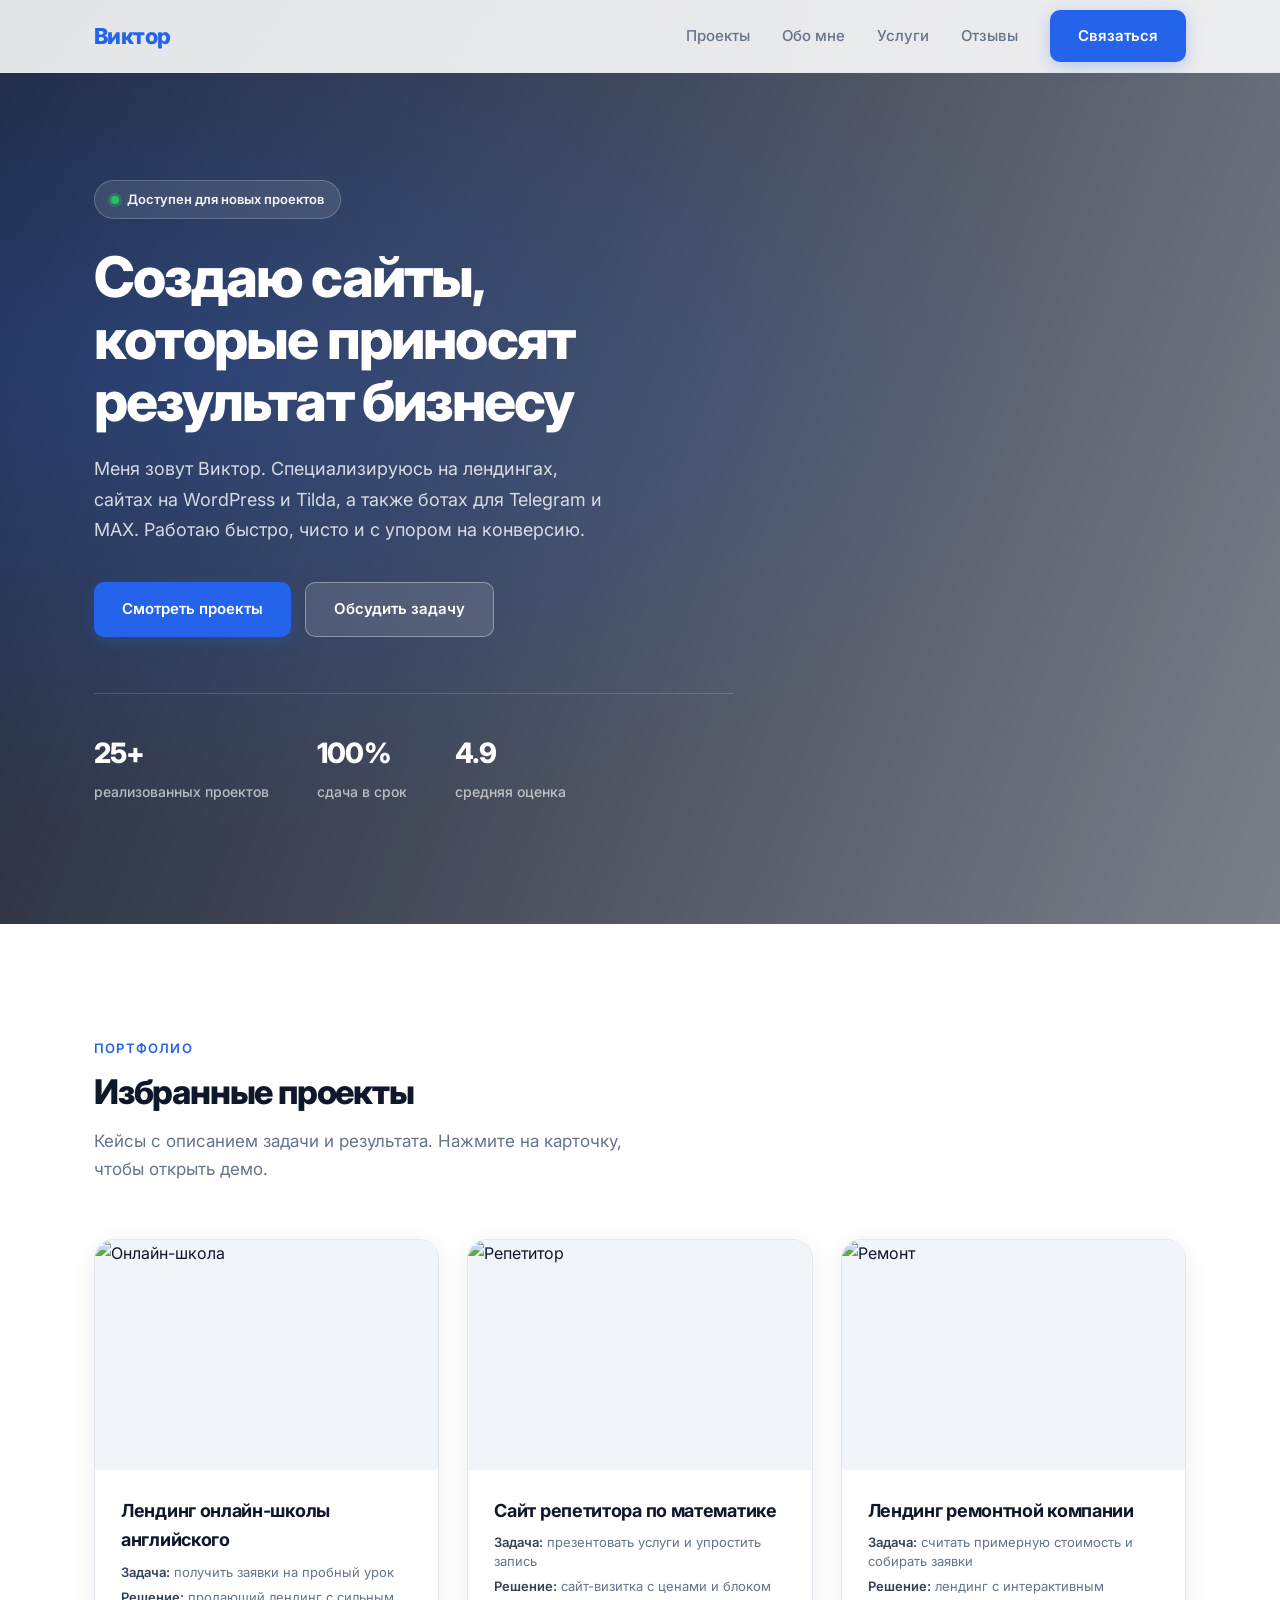
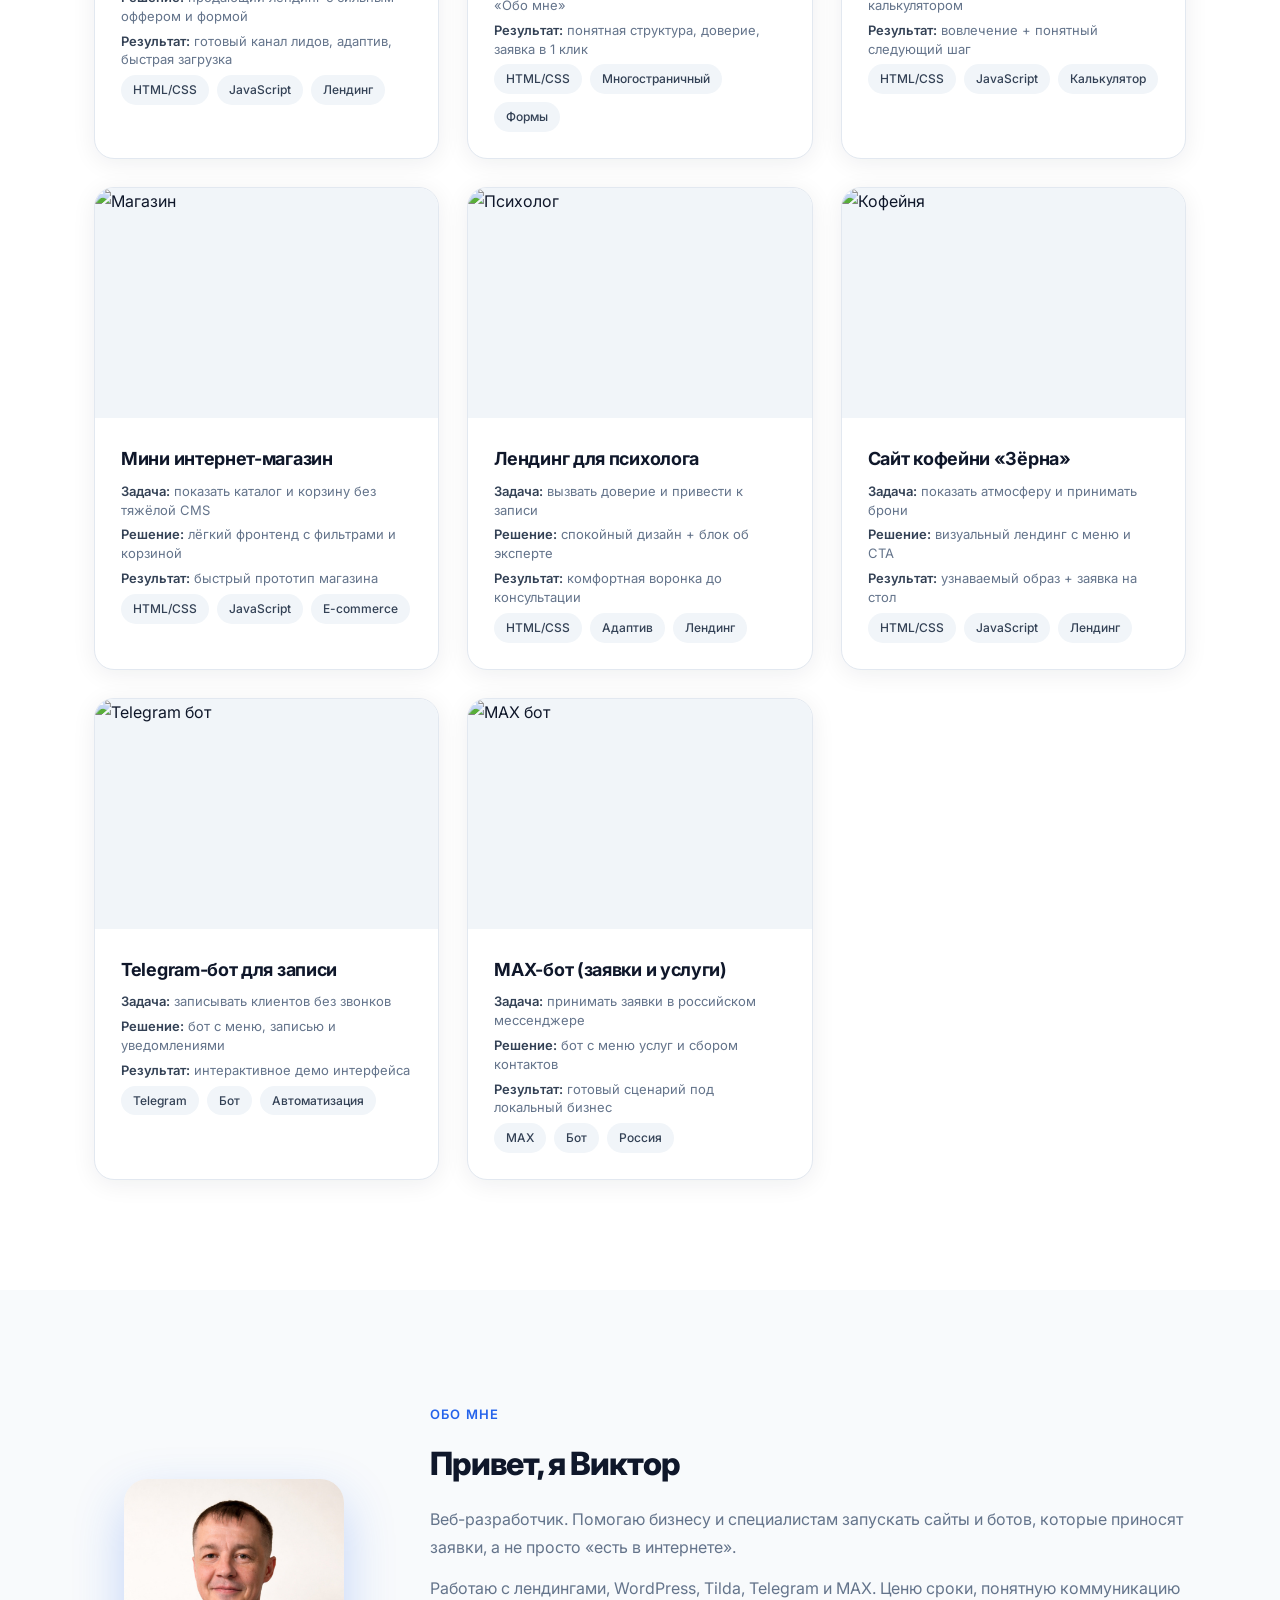
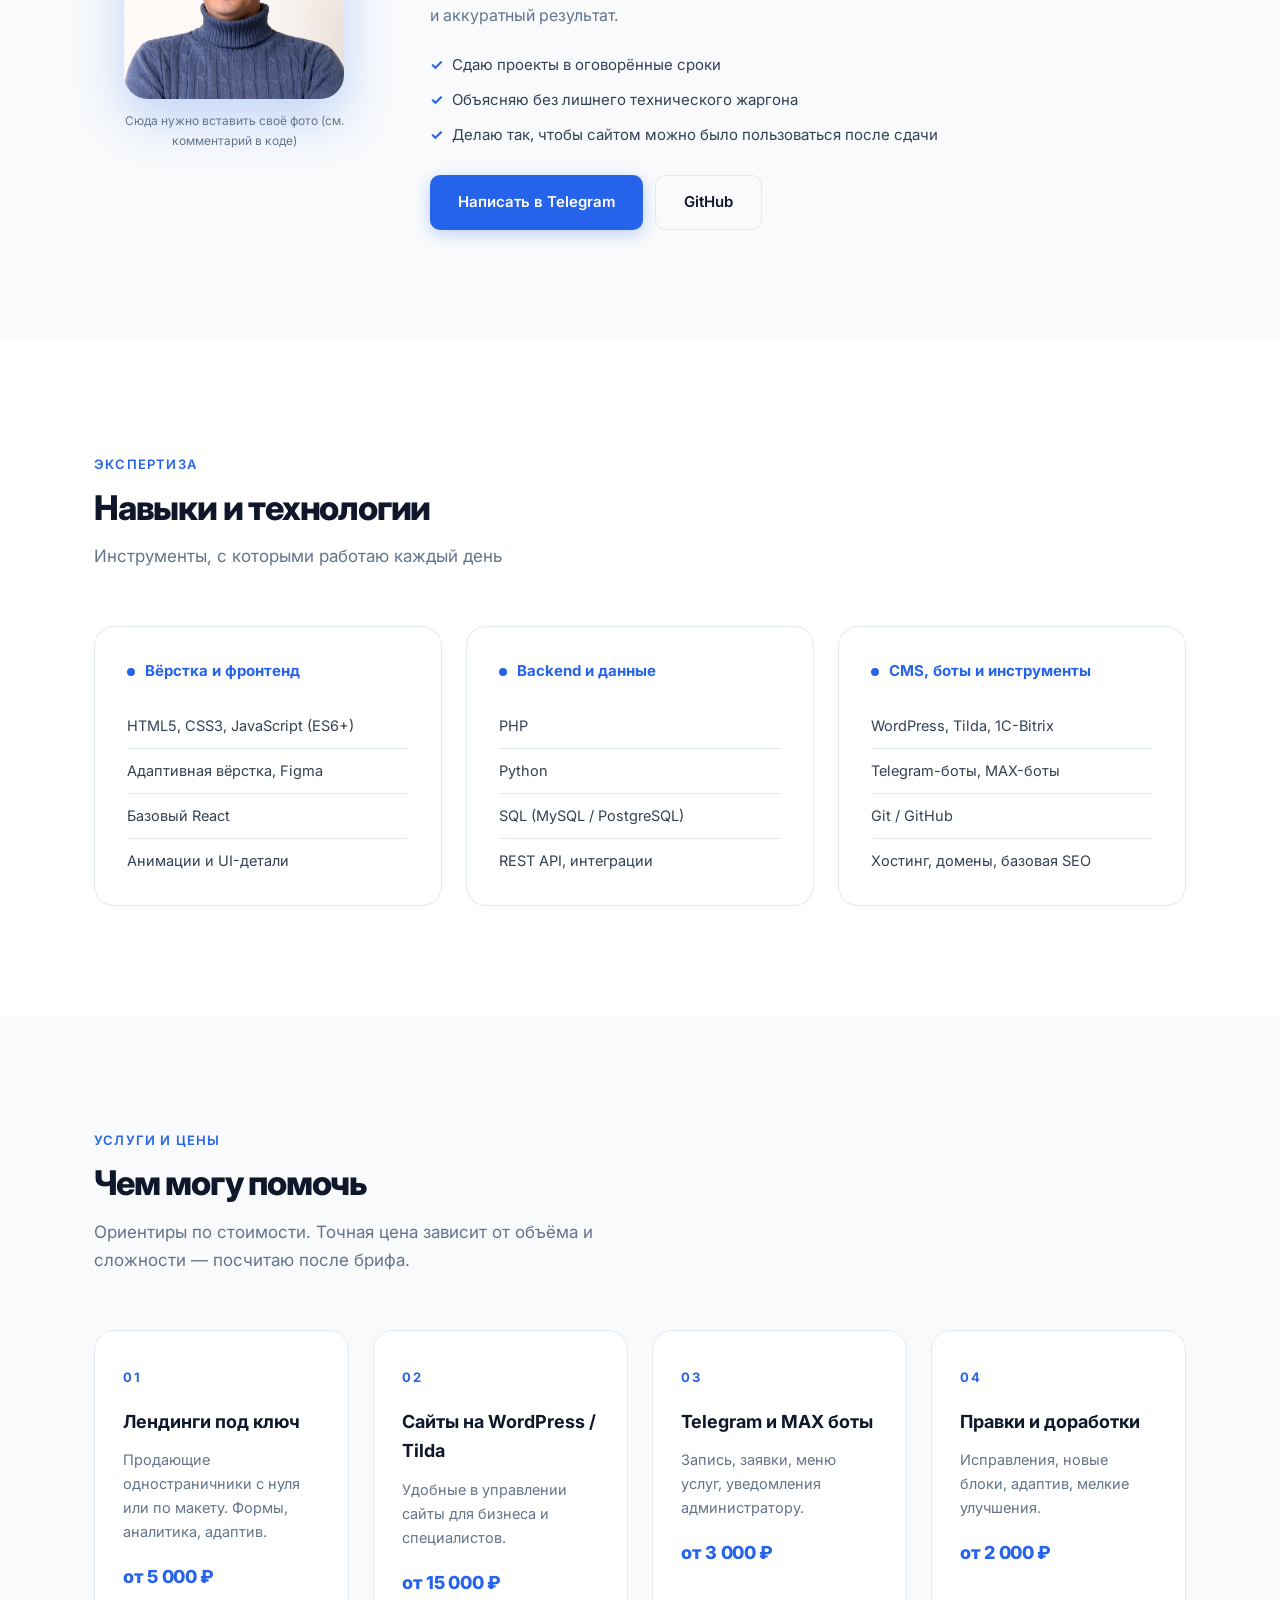
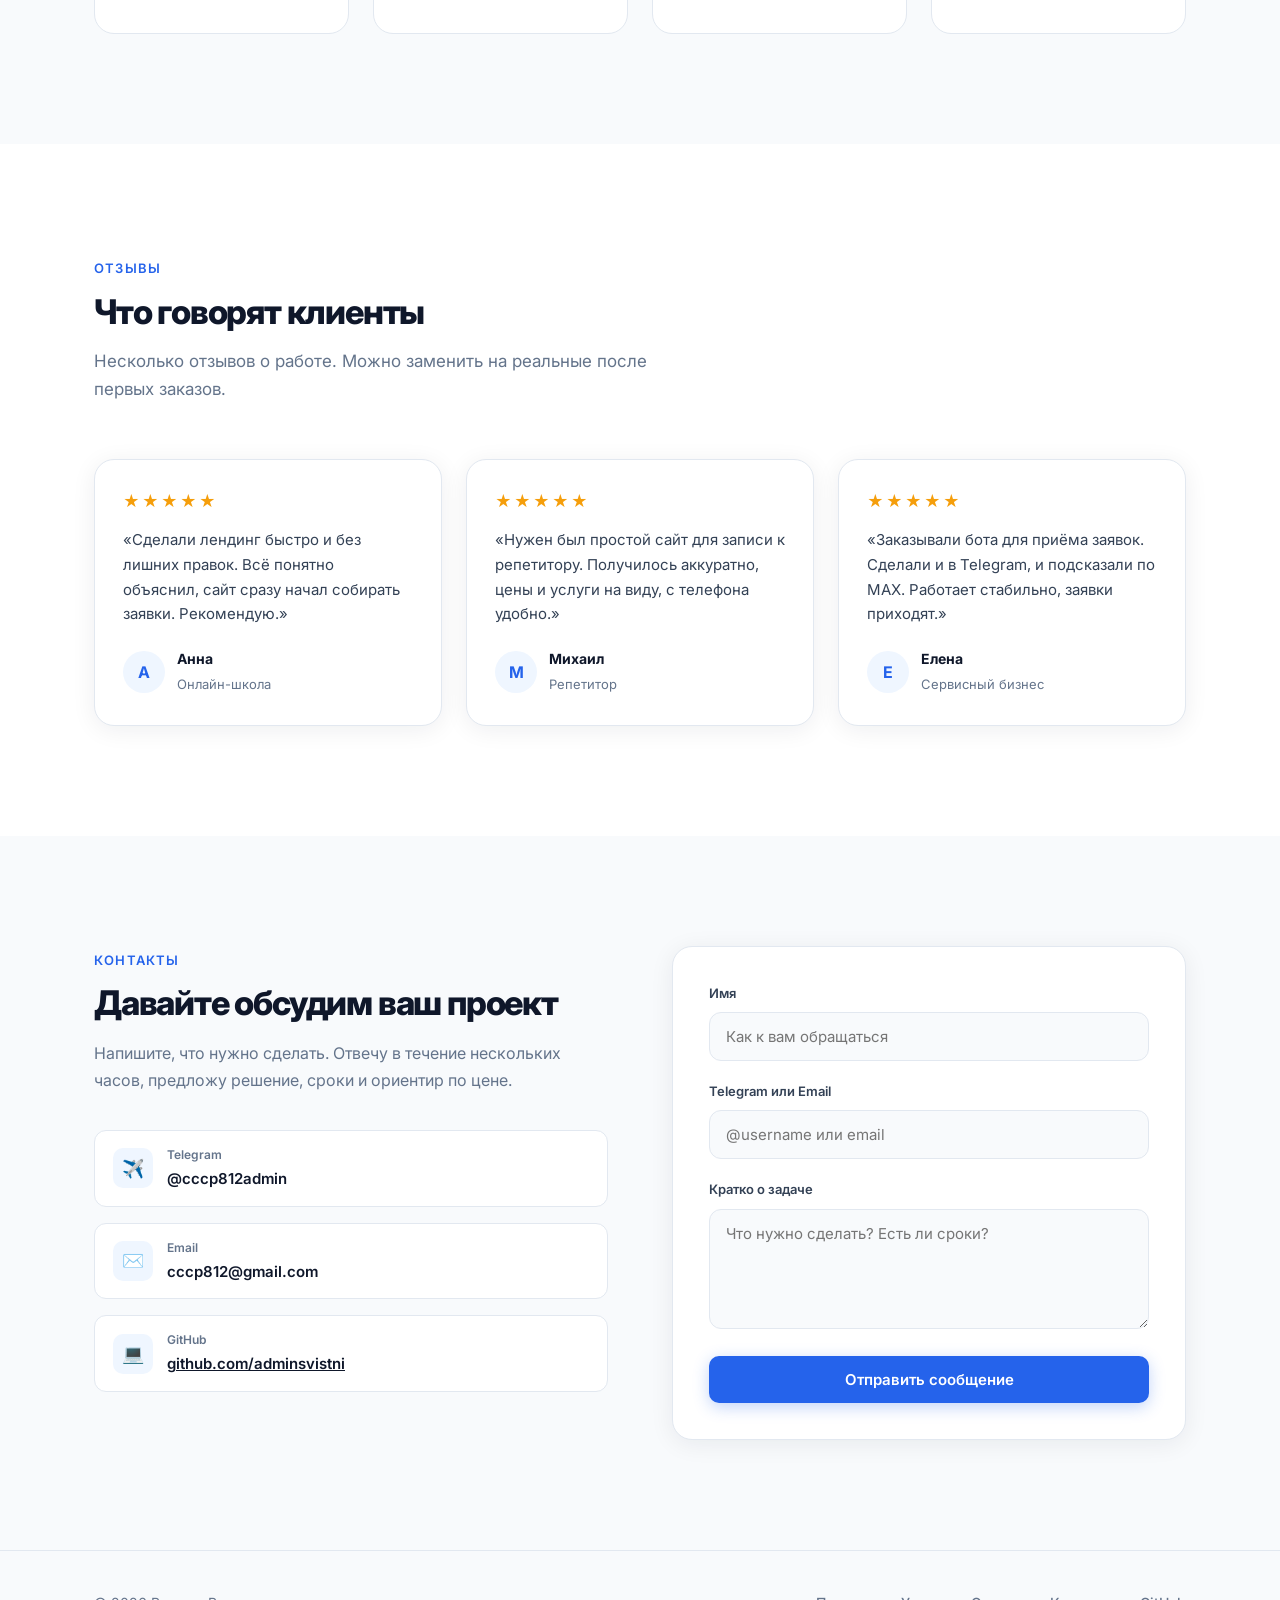
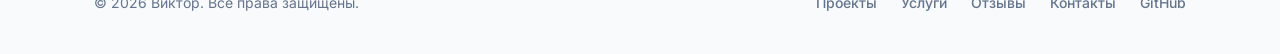
==== index.html @ b575807e "Add files via upload" ====
<!DOCTYPE html>
<html lang="ru">
<head>
  <meta charset="UTF-8">
  <meta name="viewport" content="width=device-width, initial-scale=1.0">
  <title>Виктор — веб-разработчик | Портфолио</title>
  <meta name="description" content="Виктор — веб-разработчик. Лендинги, сайты на WordPress и Tilda, Telegram и MAX боты. Быстро и с фокусом на результат.">
  <link rel="stylesheet" href="styles.css">
</head>
<body>
  <header class="header">
    <div class="container">
      <a href="#" class="logo">Виктор</a>
      <nav class="nav">
        <a href="#projects">Проекты</a>
        <a href="#about">Обо мне</a>
        <a href="#services">Услуги</a>
        <a href="#reviews">Отзывы</a>
        <a href="#contact" class="btn btn-primary">Связаться</a>
      </nav>
      <button class="burger" aria-label="Меню" id="burger"><span></span><span></span><span></span></button>
    </div>
  </header>

  <!-- Hero -->
  <section class="hero">
    <div class="hero-bg"></div>
    <div class="container">
      <div class="hero-content">
        <div class="hero-badge">
          <span class="dot"></span>
          Доступен для новых проектов
        </div>
        <h1>Создаю сайты,<br>которые приносят<br>результат бизнесу</h1>
        <p class="hero-desc">
          Меня зовут Виктор. Специализируюсь на лендингах, сайтах на WordPress и Tilda, 
          а также ботах для Telegram и MAX. Работаю быстро, чисто и с упором на конверсию.
        </p>
        <div class="hero-actions">
          <a href="#projects" class="btn btn-primary">Смотреть проекты</a>
          <a href="#contact" class="btn btn-outline">Обсудить задачу</a>
        </div>
        <div class="hero-stats">
          <div class="stat-item">
            <strong>25+</strong>
            <span>реализованных проектов</span>
          </div>
          <div class="stat-item">
            <strong>100%</strong>
            <span>сдача в срок</span>
          </div>
          <div class="stat-item">
            <strong>4.9</strong>
            <span>средняя оценка</span>
          </div>
        </div>
      </div>
    </div>
  </section>

  <!-- Projects as cases -->
  <section id="projects" class="section">
    <div class="container">
      <div class="section-header">
        <span class="section-label">Портфолио</span>
        <h2>Избранные проекты</h2>
        <p>Кейсы с описанием задачи и результата. Нажмите на карточку, чтобы открыть демо.</p>
      </div>

      <div class="projects-grid">
        <a href="projects/landing-school.html" class="project-card" target="_blank">
          <div class="project-image">
            <img src="https://images.unsplash.com/photo-1522202176988-66273c2fd55f?w=900&q=85" alt="Онлайн-школа" loading="lazy">
            <div class="project-overlay"><span>Открыть демо →</span></div>
          </div>
          <div class="project-content">
            <h3>Лендинг онлайн-школы английского</h3>
            <p class="case-line"><strong>Задача:</strong> получить заявки на пробный урок</p>
            <p class="case-line"><strong>Решение:</strong> продающий лендинг с сильным оффером и формой</p>
            <p class="case-line"><strong>Результат:</strong> готовый канал лидов, адаптив, быстрая загрузка</p>
            <div class="project-tags"><span>HTML/CSS</span><span>JavaScript</span><span>Лендинг</span></div>
          </div>
        </a>

        <a href="projects/tutor-site.html" class="project-card" target="_blank">
          <div class="project-image">
            <img src="https://images.unsplash.com/photo-1509062522246-3755977927d7?w=900&q=85" alt="Репетитор" loading="lazy">
            <div class="project-overlay"><span>Открыть демо →</span></div>
          </div>
          <div class="project-content">
            <h3>Сайт репетитора по математике</h3>
            <p class="case-line"><strong>Задача:</strong> презентовать услуги и упростить запись</p>
            <p class="case-line"><strong>Решение:</strong> сайт-визитка с ценами и блоком «Обо мне»</p>
            <p class="case-line"><strong>Результат:</strong> понятная структура, доверие, заявка в 1 клик</p>
            <div class="project-tags"><span>HTML/CSS</span><span>Многостраничный</span><span>Формы</span></div>
          </div>
        </a>

        <a href="projects/repair-landing.html" class="project-card" target="_blank">
          <div class="project-image">
            <img src="https://images.unsplash.com/photo-1503387762-592deb58ef4e?w=900&q=85" alt="Ремонт" loading="lazy">
            <div class="project-overlay"><span>Открыть демо →</span></div>
          </div>
          <div class="project-content">
            <h3>Лендинг ремонтной компании</h3>
            <p class="case-line"><strong>Задача:</strong> считать примерную стоимость и собирать заявки</p>
            <p class="case-line"><strong>Решение:</strong> лендинг с интерактивным калькулятором</p>
            <p class="case-line"><strong>Результат:</strong> вовлечение + понятный следующий шаг</p>
            <div class="project-tags"><span>HTML/CSS</span><span>JavaScript</span><span>Калькулятор</span></div>
          </div>
        </a>

        <a href="projects/mini-shop.html" class="project-card" target="_blank">
          <div class="project-image">
            <img src="https://images.unsplash.com/photo-1441986300917-64674bd600d8?w=900&q=85" alt="Магазин" loading="lazy">
            <div class="project-overlay"><span>Открыть демо →</span></div>
          </div>
          <div class="project-content">
            <h3>Мини интернет-магазин</h3>
            <p class="case-line"><strong>Задача:</strong> показать каталог и корзину без тяжёлой CMS</p>
            <p class="case-line"><strong>Решение:</strong> лёгкий фронтенд с фильтрами и корзиной</p>
            <p class="case-line"><strong>Результат:</strong> быстрый прототип магазина</p>
            <div class="project-tags"><span>HTML/CSS</span><span>JavaScript</span><span>E-commerce</span></div>
          </div>
        </a>

        <a href="projects/psychologist.html" class="project-card" target="_blank">
          <div class="project-image">
            <img src="https://images.unsplash.com/photo-1573497019940-1c28c88b4f3e?w=900&q=85" alt="Психолог" loading="lazy">
            <div class="project-overlay"><span>Открыть демо →</span></div>
          </div>
          <div class="project-content">
            <h3>Лендинг для психолога</h3>
            <p class="case-line"><strong>Задача:</strong> вызвать доверие и привести к записи</p>
            <p class="case-line"><strong>Решение:</strong> спокойный дизайн + блок об эксперте</p>
            <p class="case-line"><strong>Результат:</strong> комфортная воронка до консультации</p>
            <div class="project-tags"><span>HTML/CSS</span><span>Адаптив</span><span>Лендинг</span></div>
          </div>
        </a>

        <a href="projects/cafe.html" class="project-card" target="_blank">
          <div class="project-image">
            <img src="https://images.unsplash.com/photo-1517248135467-4c7edcad34c4?w=900&q=85" alt="Кофейня" loading="lazy">
            <div class="project-overlay"><span>Открыть демо →</span></div>
          </div>
          <div class="project-content">
            <h3>Сайт кофейни «Зёрна»</h3>
            <p class="case-line"><strong>Задача:</strong> показать атмосферу и принимать брони</p>
            <p class="case-line"><strong>Решение:</strong> визуальный лендинг с меню и CTA</p>
            <p class="case-line"><strong>Результат:</strong> узнаваемый образ + заявка на стол</p>
            <div class="project-tags"><span>HTML/CSS</span><span>JavaScript</span><span>Лендинг</span></div>
          </div>
        </a>

        <a href="projects/telegram-bot.html" class="project-card" target="_blank">
          <div class="project-image">
            <img src="https://images.unsplash.com/photo-1611746872915-64382b5c76da?w=900&q=85" alt="Telegram бот" loading="lazy">
            <div class="project-overlay"><span>Открыть демо →</span></div>
          </div>
          <div class="project-content">
            <h3>Telegram-бот для записи</h3>
            <p class="case-line"><strong>Задача:</strong> записывать клиентов без звонков</p>
            <p class="case-line"><strong>Решение:</strong> бот с меню, записью и уведомлениями</p>
            <p class="case-line"><strong>Результат:</strong> интерактивное демо интерфейса</p>
            <div class="project-tags"><span>Telegram</span><span>Бот</span><span>Автоматизация</span></div>
          </div>
        </a>

        <a href="projects/max-bot.html" class="project-card" target="_blank">
          <div class="project-image">
            <img src="https://images.unsplash.com/photo-1512941937669-90a1b58d7ffe?w=900&q=85" alt="MAX бот" loading="lazy">
            <div class="project-overlay"><span>Открыть демо →</span></div>
          </div>
          <div class="project-content">
            <h3>MAX-бот (заявки и услуги)</h3>
            <p class="case-line"><strong>Задача:</strong> принимать заявки в российском мессенджере</p>
            <p class="case-line"><strong>Решение:</strong> бот с меню услуг и сбором контактов</p>
            <p class="case-line"><strong>Результат:</strong> готовый сценарий под локальный бизнес</p>
            <div class="project-tags"><span>MAX</span><span>Бот</span><span>Россия</span></div>
          </div>
        </a>
      </div>
    </div>
  </section>

  <!-- About -->
  <section id="about" class="section section-alt">
    <div class="container">
      <div class="about-grid">
        <div class="about-photo">
          <!-- КАК ВСТАВИТЬ СВОЁ ФОТО:
               1. Положи файл photo.jpg в папку portfolio (рядом с index.html)
               2. Замени блок ниже на:
               <img src="photo.jpg" alt="Виктор" class="about-photo-img">
          -->
          <img src="foto.jpg" alt="Виктор" class="about-photo-img">
          <p class="about-photo-note">Сюда нужно вставить своё фото (см. комментарий в коде)</p>
        </div>
        <div class="about-text">
          <span class="section-label">Обо мне</span>
          <h2>Привет, я Виктор</h2>
          <p>Веб-разработчик. Помогаю бизнесу и специалистам запускать сайты и ботов, которые приносят заявки, а не просто «есть в интернете».</p>
          <p>Работаю с лендингами, WordPress, Tilda, Telegram и MAX. Ценю сроки, понятную коммуникацию и аккуратный результат.</p>
          <ul class="about-points">
            <li>Сдаю проекты в оговорённые сроки</li>
            <li>Объясняю без лишнего технического жаргона</li>
            <li>Делаю так, чтобы сайтом можно было пользоваться после сдачи</li>
          </ul>
          <div class="about-links">
            <a href="https://t.me/cccp812admin" class="btn btn-primary" target="_blank">Написать в Telegram</a>
            <a href="https://github.com/adminsvistni" class="btn btn-outline-dark" target="_blank">GitHub</a>
          </div>
        </div>
      </div>
    </div>
  </section>

  <!-- Skills -->
  <section id="skills" class="section">
    <div class="container">
      <div class="section-header">
        <span class="section-label">Экспертиза</span>
        <h2>Навыки и технологии</h2>
        <p>Инструменты, с которыми работаю каждый день</p>
      </div>
      <div class="skills-grid">
        <div class="skill-card">
          <h4>Вёрстка и фронтенд</h4>
          <ul>
            <li>HTML5, CSS3, JavaScript (ES6+)</li>
            <li>Адаптивная вёрстка, Figma</li>
            <li>Базовый React</li>
            <li>Анимации и UI-детали</li>
          </ul>
        </div>
        <div class="skill-card">
          <h4>Backend и данные</h4>
          <ul>
            <li>PHP</li>
            <li>Python</li>
            <li>SQL (MySQL / PostgreSQL)</li>
            <li>REST API, интеграции</li>
          </ul>
        </div>
        <div class="skill-card">
          <h4>CMS, боты и инструменты</h4>
          <ul>
            <li>WordPress, Tilda, 1C-Bitrix</li>
            <li>Telegram-боты, MAX-боты</li>
            <li>Git / GitHub</li>
            <li>Хостинг, домены, базовая SEO</li>
          </ul>
        </div>
      </div>
    </div>
  </section>

  <!-- Services with prices -->
  <section id="services" class="section section-alt">
    <div class="container">
      <div class="section-header">
        <span class="section-label">Услуги и цены</span>
        <h2>Чем могу помочь</h2>
        <p>Ориентиры по стоимости. Точная цена зависит от объёма и сложности — посчитаю после брифа.</p>
      </div>
      <div class="services-grid">
        <div class="service-card">
          <div class="service-num">01</div>
          <h3>Лендинги под ключ</h3>
          <p>Продающие одностраничники с нуля или по макету. Формы, аналитика, адаптив.</p>
          <div class="service-price">от 5 000 ₽</div>
        </div>
        <div class="service-card">
          <div class="service-num">02</div>
          <h3>Сайты на WordPress / Tilda</h3>
          <p>Удобные в управлении сайты для бизнеса и специалистов.</p>
          <div class="service-price">от 15 000 ₽</div>
        </div>
        <div class="service-card">
          <div class="service-num">03</div>
          <h3>Telegram и MAX боты</h3>
          <p>Запись, заявки, меню услуг, уведомления администратору.</p>
          <div class="service-price">от 3 000 ₽</div>
        </div>
        <div class="service-card">
          <div class="service-num">04</div>
          <h3>Правки и доработки</h3>
          <p>Исправления, новые блоки, адаптив, мелкие улучшения.</p>
          <div class="service-price">от 2 000 ₽</div>
        </div>
      </div>
    </div>
  </section>

  <!-- Reviews -->
  <section id="reviews" class="section">
    <div class="container">
      <div class="section-header">
        <span class="section-label">Отзывы</span>
        <h2>Что говорят клиенты</h2>
        <p>Несколько отзывов о работе. Можно заменить на реальные после первых заказов.</p>
      </div>
      <div class="reviews-grid">
        <div class="review-card">
          <div class="review-stars">★★★★★</div>
          <p class="review-text">«Сделали лендинг быстро и без лишних правок. Всё понятно объяснил, сайт сразу начал собирать заявки. Рекомендую.»</p>
          <div class="review-author">
            <div class="review-avatar">А</div>
            <div>
              <strong>Анна</strong>
              <span>Онлайн-школа</span>
            </div>
          </div>
        </div>
        <div class="review-card">
          <div class="review-stars">★★★★★</div>
          <p class="review-text">«Нужен был простой сайт для записи к репетитору. Получилось аккуратно, цены и услуги на виду, с телефона удобно.»</p>
          <div class="review-author">
            <div class="review-avatar">М</div>
            <div>
              <strong>Михаил</strong>
              <span>Репетитор</span>
            </div>
          </div>
        </div>
        <div class="review-card">
          <div class="review-stars">★★★★★</div>
          <p class="review-text">«Заказывали бота для приёма заявок. Сделали и в Telegram, и подсказали по MAX. Работает стабильно, заявки приходят.»</p>
          <div class="review-author">
            <div class="review-avatar">Е</div>
            <div>
              <strong>Елена</strong>
              <span>Сервисный бизнес</span>
            </div>
          </div>
        </div>
      </div>
    </div>
  </section>

  <!-- Contact -->
  <section id="contact" class="section section-alt">
    <div class="container">
      <div class="contact-block">
        <div class="contact-info">
          <span class="section-label">Контакты</span>
          <h2>Давайте обсудим ваш проект</h2>
          <p>Напишите, что нужно сделать. Отвечу в течение нескольких часов, предложу решение, сроки и ориентир по цене.</p>
          <ul class="contact-list">
            <li>
              <div class="icon">✈️</div>
              <div>
                <strong>Telegram</strong>
                <span>@cccp812admin</span>
              </div>
            </li>
            <li>
              <div class="icon">✉️</div>
              <div>
                <strong>Email</strong>
                <span>cccp812@gmail.com</span>
              </div>
            </li>
            <li>
              <div class="icon">💻</div>
              <div>
                <strong>GitHub</strong>
                <span><a href="https://github.com/adminsvistni" target="_blank" style="color:inherit;text-decoration:underline">github.com/adminsvistni</a></span>
              </div>
            </li>
          </ul>
        </div>
        <form class="contact-form" onsubmit="event.preventDefault(); alert('Напишите напрямую в Telegram:\n@cccp812admin');">
          <div class="form-group">
            <label for="name">Имя</label>
            <input type="text" id="name" name="name" placeholder="Как к вам обращаться" required>
          </div>
          <div class="form-group">
            <label for="contact">Telegram или Email</label>
            <input type="text" id="contact" name="contact" placeholder="@username или email" required>
          </div>
          <div class="form-group">
            <label for="message">Кратко о задаче</label>
            <textarea id="message" name="message" rows="4" placeholder="Что нужно сделать? Есть ли сроки?" required></textarea>
          </div>
          <button type="submit" class="btn btn-primary btn-full">Отправить сообщение</button>
        </form>
      </div>
    </div>
  </section>

  <footer class="footer">
    <div class="container">
      <p>© 2026 Виктор. Все права защищены.</p>
      <div class="footer-links">
        <a href="#projects">Проекты</a>
        <a href="#services">Услуги</a>
        <a href="#reviews">Отзывы</a>
        <a href="#contact">Контакты</a>
        <a href="https://github.com/adminsvistni" target="_blank">GitHub</a>
      </div>
    </div>
  </footer>

  <script src="script.js"></script>
</body>
</html>
---- styles.css ----
@import url('https://fonts.googleapis.com/css2?family=Inter:wght@400;500;600;700;800&display=swap');

*, *::before, *::after { box-sizing: border-box; margin: 0; padding: 0; }

:root {
  --bg: #ffffff;
  --bg-soft: #f8fafc;
  --bg-muted: #f1f5f9;
  --text: #0f172a;
  --text-secondary: #334155;
  --text-muted: #64748b;
  --primary: #2563eb;
  --primary-hover: #1d4ed8;
  --primary-soft: #eff6ff;
  --border: #e2e8f0;
  --radius: 16px;
  --radius-sm: 10px;
  --shadow: 0 4px 24px rgba(15,23,42,0.07);
  --shadow-lg: 0 24px 56px rgba(15,23,42,0.12);
  --container: 1140px;
  --font: 'Inter', -apple-system, BlinkMacSystemFont, 'Segoe UI', sans-serif;
}

html { scroll-behavior: smooth; -webkit-font-smoothing: antialiased; }
body { font-family: var(--font); background: var(--bg); color: var(--text); line-height: 1.65; font-size: 16px; }
a { color: inherit; text-decoration: none; }
img { max-width: 100%; display: block; }
ul { list-style: none; }
.container { width: 100%; max-width: var(--container); margin: 0 auto; padding: 0 24px; }

.btn {
  display: inline-flex; align-items: center; justify-content: center; gap: 8px;
  padding: 14px 28px; border-radius: var(--radius-sm); font-weight: 600; font-size: 15px;
  transition: all 0.25s cubic-bezier(0.4,0,0.2,1); border: none; cursor: pointer; font-family: inherit;
}
.btn-primary { background: var(--primary); color: #fff; box-shadow: 0 4px 16px rgba(37,99,235,0.28); }
.btn-primary:hover { background: var(--primary-hover); transform: translateY(-2px); box-shadow: 0 8px 28px rgba(37,99,235,0.38); }
.btn-outline { background: rgba(255,255,255,0.12); border: 1.5px solid rgba(255,255,255,0.35); color: #fff; backdrop-filter: blur(8px); }
.btn-outline:hover { background: rgba(255,255,255,0.22); }
.btn-outline-dark { background: transparent; border: 1.5px solid var(--border); color: var(--text); }
.btn-outline-dark:hover { border-color: #94a3b8; background: var(--bg-soft); }
.btn-full { width: 100%; }

.header {
  position: fixed; top: 0; left: 0; right: 0; z-index: 1000;
  background: rgba(255,255,255,0.88); backdrop-filter: blur(20px);
  border-bottom: 1px solid rgba(226,232,240,0.7);
}
.header .container { display: flex; align-items: center; justify-content: space-between; height: 72px; }
.logo { font-weight: 800; font-size: 22px; letter-spacing: -0.6px; color: var(--primary); }
.nav { display: flex; align-items: center; gap: 32px; }
.nav a:not(.btn) { font-size: 15px; font-weight: 500; color: var(--text-muted); transition: color 0.2s; }
.nav a:not(.btn):hover { color: var(--text); }
.burger { display: none; flex-direction: column; gap: 5px; background: none; border: none; cursor: pointer; padding: 6px; }
.burger span { display: block; width: 22px; height: 2px; background: var(--text); border-radius: 2px; }

/* HERO with real background */
.hero {
  position: relative; padding: 180px 0 120px; min-height: 90vh;
  display: flex; align-items: center; overflow: hidden; color: #fff;
}
.hero-bg {
  position: absolute; inset: 0; z-index: 0;
  background:
    linear-gradient(110deg, rgba(15,23,42,0.93) 0%, rgba(15,23,42,0.8) 40%, rgba(15,23,42,0.55) 100%),
    url('https://images.unsplash.com/photo-1498050108023-c5249f4df085?w=1920&q=85') center/cover no-repeat;
}
.hero-bg::after {
  content: ''; position: absolute; inset: 0;
  background: radial-gradient(ellipse 70% 50% at 15% 40%, rgba(37,99,235,0.28), transparent);
}
.hero .container { position: relative; z-index: 2; }
.hero-content { max-width: 640px; }
.hero-badge {
  display: inline-flex; align-items: center; gap: 8px; padding: 8px 16px;
  background: rgba(255,255,255,0.1); border: 1px solid rgba(255,255,255,0.2);
  color: rgba(255,255,255,0.95); font-size: 13px; font-weight: 600;
  border-radius: 100px; margin-bottom: 28px; backdrop-filter: blur(8px);
}
.hero-badge .dot {
  width: 8px; height: 8px; background: #22c55e; border-radius: 50%;
  box-shadow: 0 0 0 3px rgba(34,197,94,0.3); animation: pulse 2.2s infinite;
}
@keyframes pulse { 0%,100%{opacity:1} 50%{opacity:0.55} }
.hero h1 {
  font-size: clamp(40px, 6vw, 56px); font-weight: 800;
  line-height: 1.1; letter-spacing: -1.8px; margin-bottom: 22px;
}
.hero-desc {
  font-size: 18px; color: rgba(255,255,255,0.8);
  margin-bottom: 36px; max-width: 520px; line-height: 1.7;
}
.hero-actions { display: flex; gap: 14px; flex-wrap: wrap; margin-bottom: 56px; }
.hero-stats {
  display: flex; gap: 48px; padding-top: 36px;
  border-top: 1px solid rgba(255,255,255,0.15);
}
.stat-item strong { display: block; font-size: 28px; font-weight: 800; letter-spacing: -0.8px; margin-bottom: 2px; }
.stat-item span { font-size: 14px; color: rgba(255,255,255,0.65); font-weight: 500; }

.section { padding: 110px 0; }
.section-alt { background: var(--bg-soft); }
.section-header { margin-bottom: 56px; max-width: 560px; }
.section-label {
  display: inline-block; font-size: 13px; font-weight: 600; color: var(--primary);
  text-transform: uppercase; letter-spacing: 1.2px; margin-bottom: 12px;
}
.section-header h2 { font-size: 34px; font-weight: 800; letter-spacing: -1.2px; margin-bottom: 14px; line-height: 1.2; }
.section-header p { color: var(--text-muted); font-size: 17px; line-height: 1.65; }

.projects-grid { display: grid; grid-template-columns: repeat(auto-fill, minmax(340px, 1fr)); gap: 28px; }
.project-card {
  display: block; background: #fff; border-radius: 20px; overflow: hidden;
  border: 1px solid var(--border); transition: all 0.35s cubic-bezier(0.4,0,0.2,1); box-shadow: var(--shadow);
}
.project-card:hover { transform: translateY(-10px); box-shadow: var(--shadow-lg); border-color: transparent; }
.project-image { position: relative; height: 230px; overflow: hidden; background: var(--bg-muted); }
.project-image img { width: 100%; height: 100%; object-fit: cover; transition: transform 0.6s cubic-bezier(0.4,0,0.2,1); }
.project-card:hover .project-image img { transform: scale(1.07); }
.project-overlay {
  position: absolute; inset: 0; background: linear-gradient(to top, rgba(15,23,42,0.7) 0%, transparent 55%);
  opacity: 0; transition: opacity 0.35s; display: flex; align-items: flex-end; justify-content: center; padding-bottom: 24px;
}
.project-card:hover .project-overlay { opacity: 1; }
.project-overlay span {
  color: #fff; font-weight: 600; font-size: 14px; background: rgba(255,255,255,0.18);
  backdrop-filter: blur(12px); padding: 10px 20px; border-radius: 100px; border: 1px solid rgba(255,255,255,0.25);
}
.project-content { padding: 26px; }
.project-content h3 { font-size: 18px; font-weight: 700; margin-bottom: 8px; letter-spacing: -0.3px; }
.project-content p { font-size: 14px; color: var(--text-muted); margin-bottom: 18px; line-height: 1.6; }
.project-tags { display: flex; flex-wrap: wrap; gap: 8px; }
.project-tags span { font-size: 12px; font-weight: 500; padding: 5px 12px; background: var(--bg-muted); color: var(--text-secondary); border-radius: 100px; }

.skills-grid { display: grid; grid-template-columns: repeat(auto-fit, minmax(280px, 1fr)); gap: 24px; }
.skill-card { background: #fff; border: 1px solid var(--border); border-radius: 20px; padding: 32px; transition: all 0.25s; }
.skill-card:hover { box-shadow: var(--shadow); border-color: #bfdbfe; }
.skill-card h4 { font-size: 15px; font-weight: 700; margin-bottom: 20px; color: var(--primary); display: flex; align-items: center; gap: 10px; }
.skill-card h4::before { content: ''; width: 8px; height: 8px; background: var(--primary); border-radius: 50%; }
.skill-card ul li { font-size: 14.5px; color: var(--text-secondary); padding: 10px 0; border-bottom: 1px solid var(--border); }
.skill-card ul li:last-child { border-bottom: none; padding-bottom: 0; }

.services-grid { display: grid; grid-template-columns: repeat(auto-fit, minmax(250px, 1fr)); gap: 24px; }
.service-card {
  background: #fff; border: 1px solid var(--border); border-radius: 20px; padding: 36px 28px;
  transition: all 0.3s; position: relative; overflow: hidden;
}
.service-card::before {
  content: ''; position: absolute; top: 0; left: 0; width: 100%; height: 3px;
  background: linear-gradient(90deg, var(--primary), #818cf8); opacity: 0; transition: opacity 0.3s;
}
.service-card:hover { border-color: #bfdbfe; box-shadow: 0 12px 40px rgba(37,99,235,0.08); transform: translateY(-4px); }
.service-card:hover::before { opacity: 1; }
.service-num { font-size: 13px; font-weight: 700; color: var(--primary); margin-bottom: 18px; letter-spacing: 1.5px; }
.service-card h3 { font-size: 18px; font-weight: 700; margin-bottom: 12px; }
.service-card p { font-size: 14.5px; color: var(--text-muted); line-height: 1.65; }

.contact-block { display: grid; grid-template-columns: 1fr 1fr; gap: 64px; align-items: start; }
.contact-info h2 { font-size: 34px; font-weight: 800; letter-spacing: -1.2px; margin-bottom: 16px; line-height: 1.2; }
.contact-info > p { color: var(--text-muted); margin-bottom: 36px; font-size: 16px; line-height: 1.7; }
.contact-list { display: flex; flex-direction: column; gap: 16px; }
.contact-list li {
  display: flex; align-items: center; gap: 14px; font-size: 15px;
  padding: 14px 18px; background: #fff; border: 1px solid var(--border); border-radius: 12px;
}
.contact-list .icon {
  width: 40px; height: 40px; background: var(--primary-soft); border-radius: 10px;
  display: flex; align-items: center; justify-content: center; font-size: 18px; flex-shrink: 0;
}
.contact-list strong { display: block; font-size: 12px; font-weight: 600; color: var(--text-muted); margin-bottom: 2px; }
.contact-list span { font-weight: 600; color: var(--text); }
.contact-form { background: #fff; border: 1px solid var(--border); border-radius: 20px; padding: 36px; box-shadow: var(--shadow); }
.form-group { margin-bottom: 20px; }
.form-group label { display: block; font-size: 13px; font-weight: 600; margin-bottom: 8px; color: var(--text-secondary); }
.form-group input, .form-group textarea {
  width: 100%; padding: 14px 16px; background: var(--bg-soft); border: 1.5px solid var(--border);
  border-radius: 12px; color: var(--text); font-family: inherit; font-size: 15px; transition: all 0.2s;
}
.form-group input:focus, .form-group textarea:focus {
  outline: none; border-color: var(--primary); background: #fff; box-shadow: 0 0 0 4px rgba(37,99,235,0.1);
}
.form-group textarea { resize: vertical; min-height: 120px; }

.footer { padding: 40px 0; border-top: 1px solid var(--border); background: var(--bg-soft); }
.footer .container { display: flex; justify-content: space-between; align-items: center; }
.footer p { font-size: 14px; color: var(--text-muted); }
.footer-links { display: flex; gap: 24px; }
.footer-links a { font-size: 14px; color: var(--text-muted); font-weight: 500; transition: color 0.2s; }
.footer-links a:hover { color: var(--primary); }

@media (max-width: 768px) {
  .nav { display: none; }
  .burger { display: flex; }
  .hero { padding: 140px 0 80px; min-height: auto; }
  .hero-stats { gap: 28px; flex-wrap: wrap; }
  .projects-grid { grid-template-columns: 1fr; }
  .contact-block { grid-template-columns: 1fr; gap: 40px; }
  .section { padding: 80px 0; }
  .section-header h2 { font-size: 28px; }
  .footer .container { flex-direction: column; gap: 16px; text-align: center; }
}

/* Case lines in projects */
.case-line {
  font-size: 13px !important;
  margin-bottom: 6px !important;
  color: var(--text-muted);
  line-height: 1.45 !important;
}
.case-line strong {
  color: var(--text-secondary);
  font-weight: 600;
}

/* About section */
.about-grid {
  display: grid;
  grid-template-columns: 280px 1fr;
  gap: 56px;
  align-items: center;
}
.about-photo {
  text-align: center;
}
.about-photo-inner {
  width: 220px;
  height: 220px;
  border-radius: 24px;
  background: linear-gradient(135deg, #2563eb, #7c3aed);
  display: flex;
  align-items: center;
  justify-content: center;
  font-size: 72px;
  font-weight: 800;
  color: #fff;
  margin: 0 auto 12px;
  box-shadow: 0 20px 50px rgba(37,99,235,0.25);
}
.about-photo-note {
  font-size: 12px;
  color: var(--text-muted);
}
.about-text h2 {
  font-size: 32px;
  font-weight: 800;
  letter-spacing: -1px;
  margin-bottom: 16px;
}
.about-text > p {
  color: var(--text-muted);
  margin-bottom: 14px;
  font-size: 16px;
  line-height: 1.7;
}
.about-points {
  margin: 24px 0 28px;
}
.about-points li {
  position: relative;
  padding-left: 22px;
  margin-bottom: 10px;
  font-size: 15px;
  color: var(--text-secondary);
}
.about-points li::before {
  content: '✓';
  position: absolute;
  left: 0;
  color: var(--primary);
  font-weight: 700;
}
.about-links {
  display: flex;
  gap: 12px;
  flex-wrap: wrap;
}

/* Service price */
.service-price {
  margin-top: 18px;
  font-size: 18px;
  font-weight: 800;
  color: var(--primary);
  letter-spacing: -0.3px;
}

/* Reviews */
.reviews-grid {
  display: grid;
  grid-template-columns: repeat(auto-fit, minmax(300px, 1fr));
  gap: 24px;
}
.review-card {
  background: #fff;
  border: 1px solid var(--border);
  border-radius: 20px;
  padding: 28px;
  box-shadow: var(--shadow);
}
.review-stars {
  color: #f59e0b;
  font-size: 16px;
  letter-spacing: 2px;
  margin-bottom: 14px;
}
.review-text {
  font-size: 15px;
  color: var(--text-secondary);
  line-height: 1.65;
  margin-bottom: 20px;
}
.review-author {
  display: flex;
  align-items: center;
  gap: 12px;
}
.review-avatar {
  width: 42px;
  height: 42px;
  border-radius: 50%;
  background: var(--primary-soft);
  color: var(--primary);
  display: flex;
  align-items: center;
  justify-content: center;
  font-weight: 700;
  font-size: 16px;
}
.review-author strong {
  display: block;
  font-size: 14px;
  color: var(--text);
}
.review-author span {
  font-size: 13px;
  color: var(--text-muted);
}

@media (max-width: 768px) {
  .about-grid {
    grid-template-columns: 1fr;
    gap: 32px;
    text-align: center;
  }
  .about-points li {
    text-align: left;
  }
  .about-links {
    justify-content: center;
  }
}

.about-photo-img {
  width: 220px;
  height: 220px;
  border-radius: 24px;
  object-fit: cover;
  margin: 0 auto 12px;
  display: block;
  box-shadow: 0 20px 50px rgba(37,99,235,0.25);
}
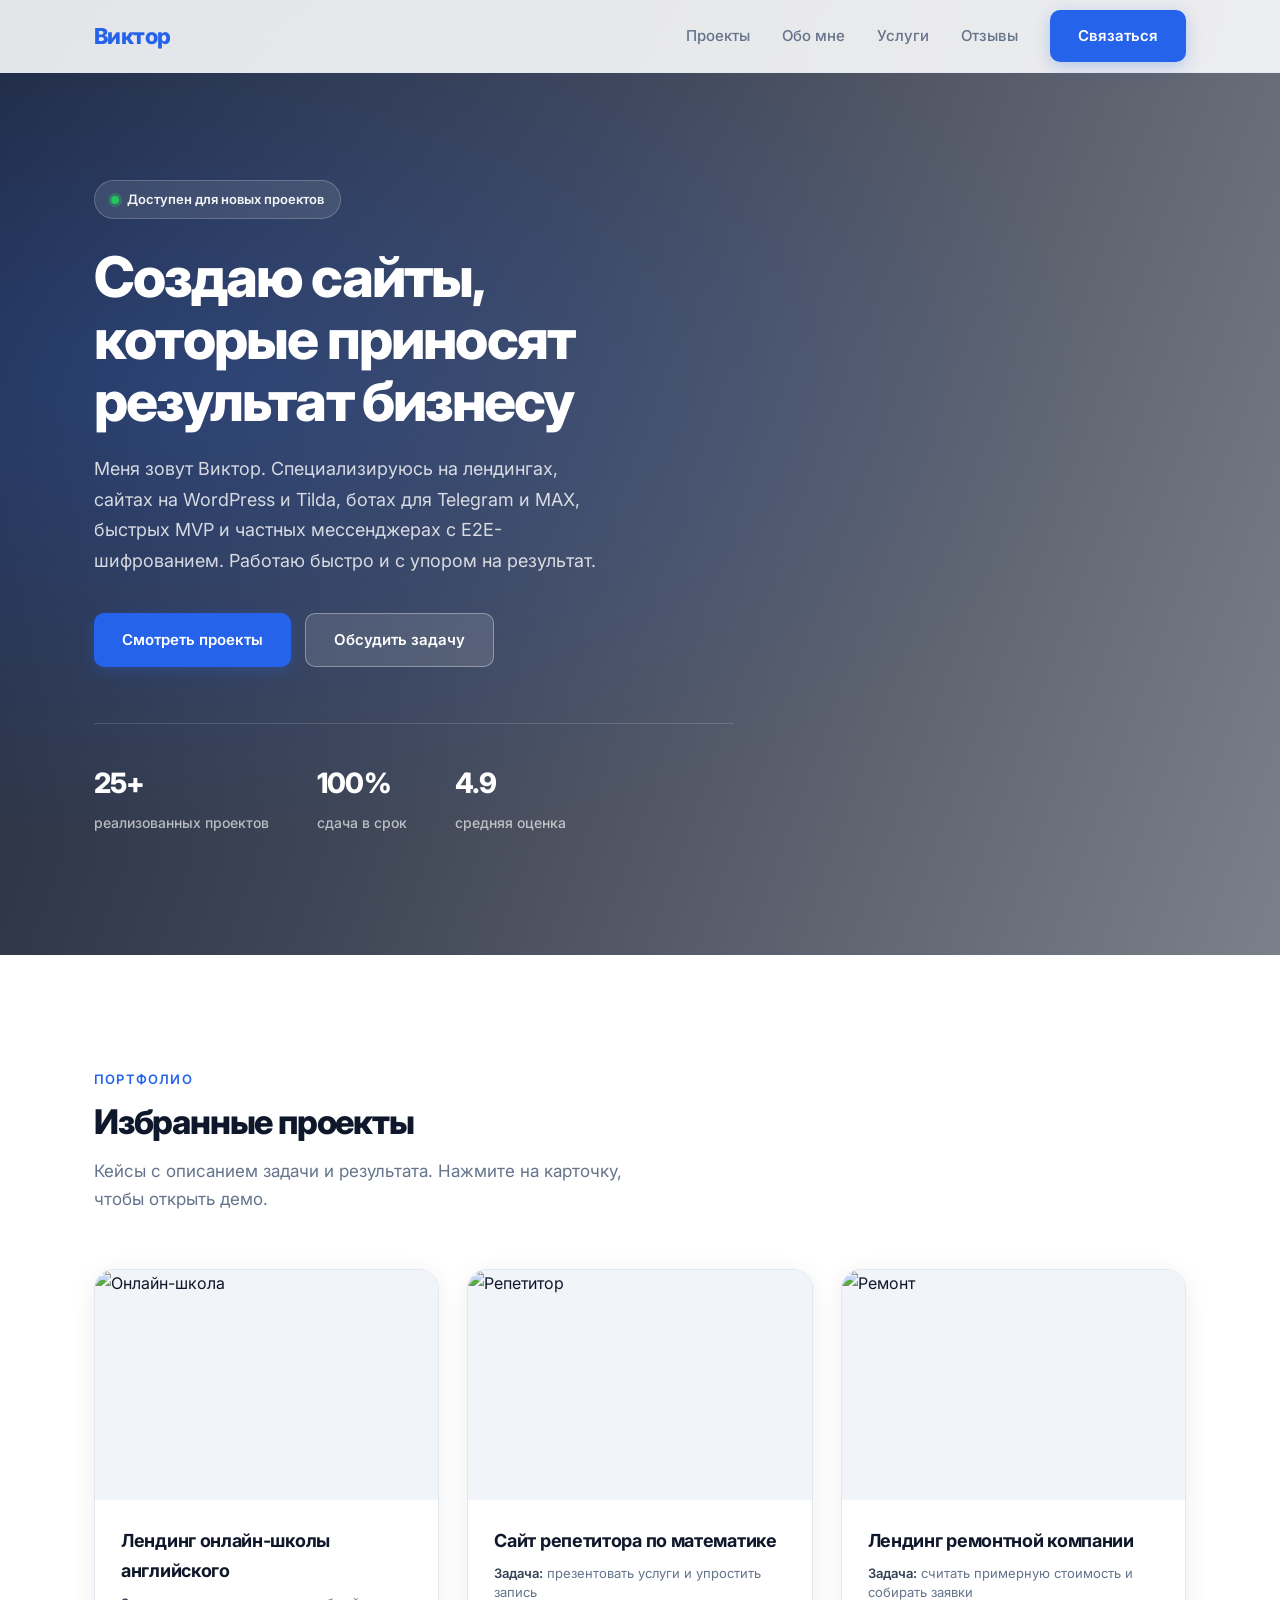
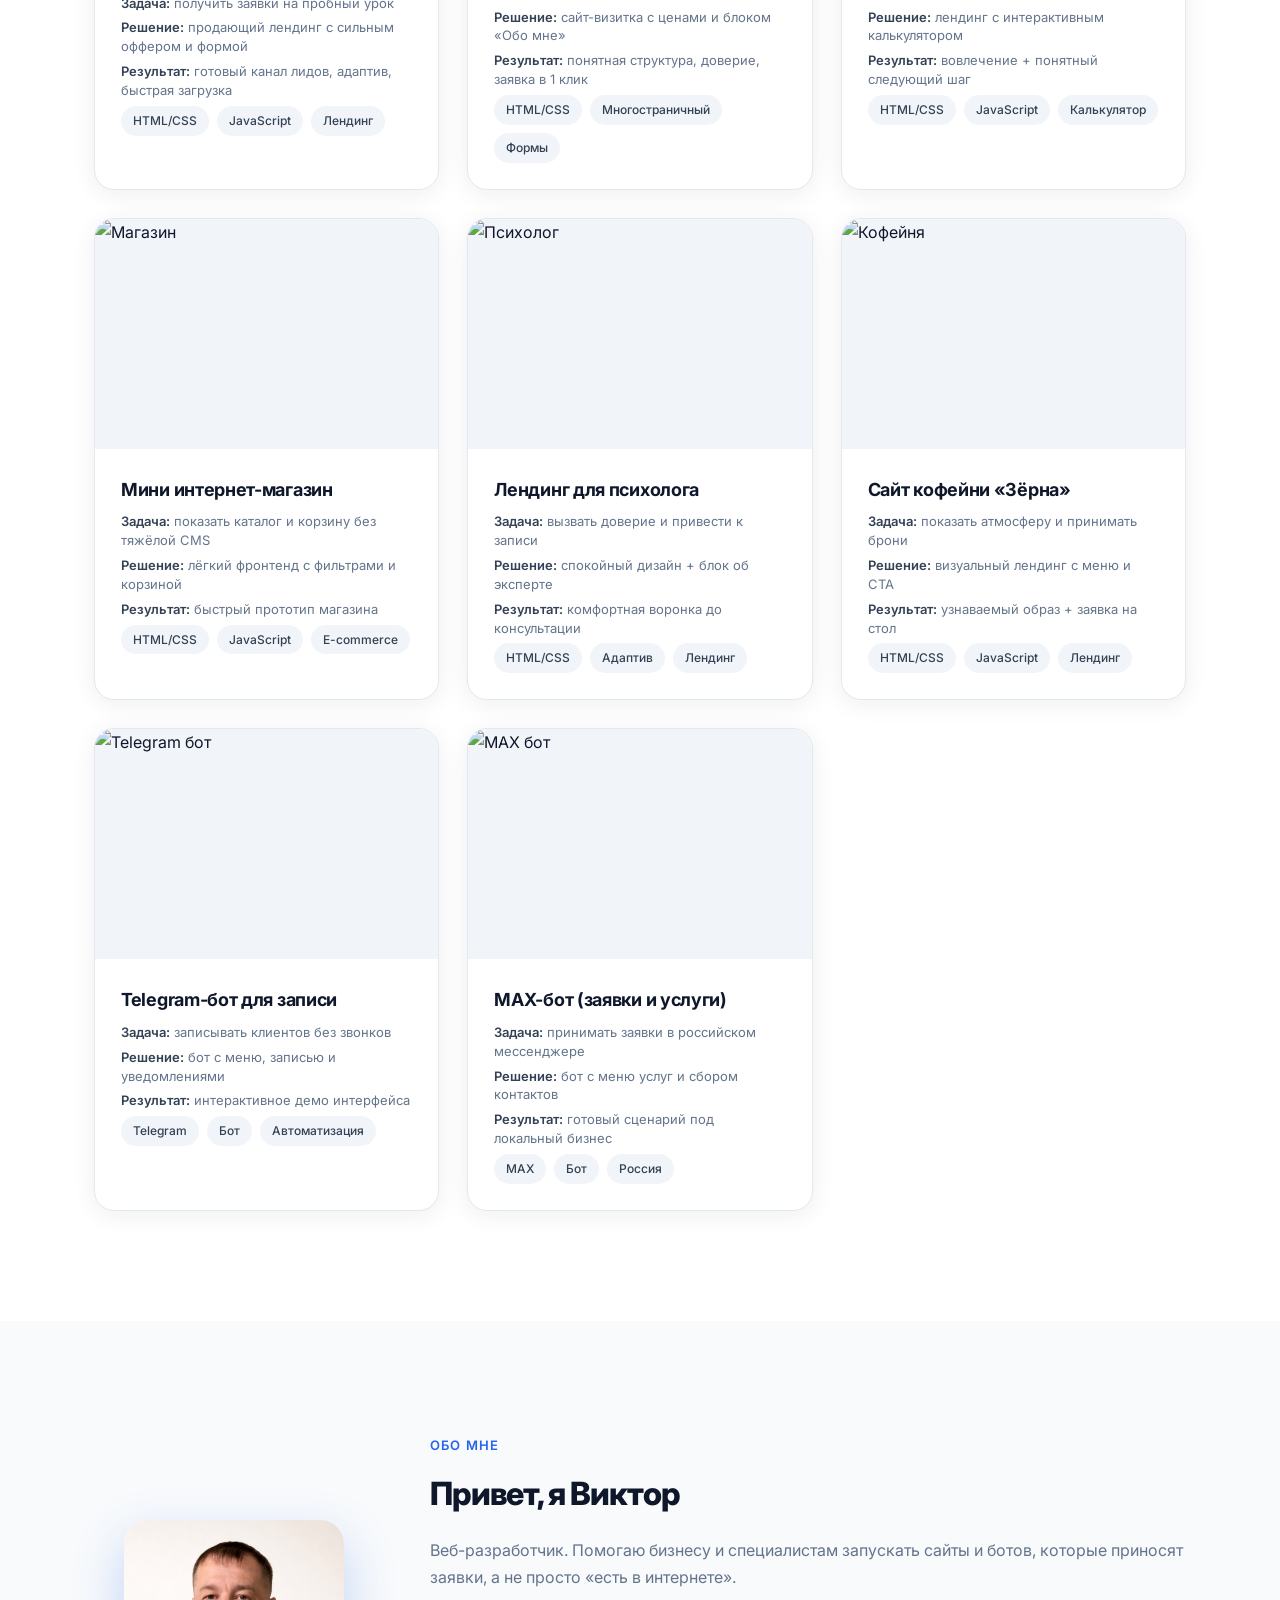
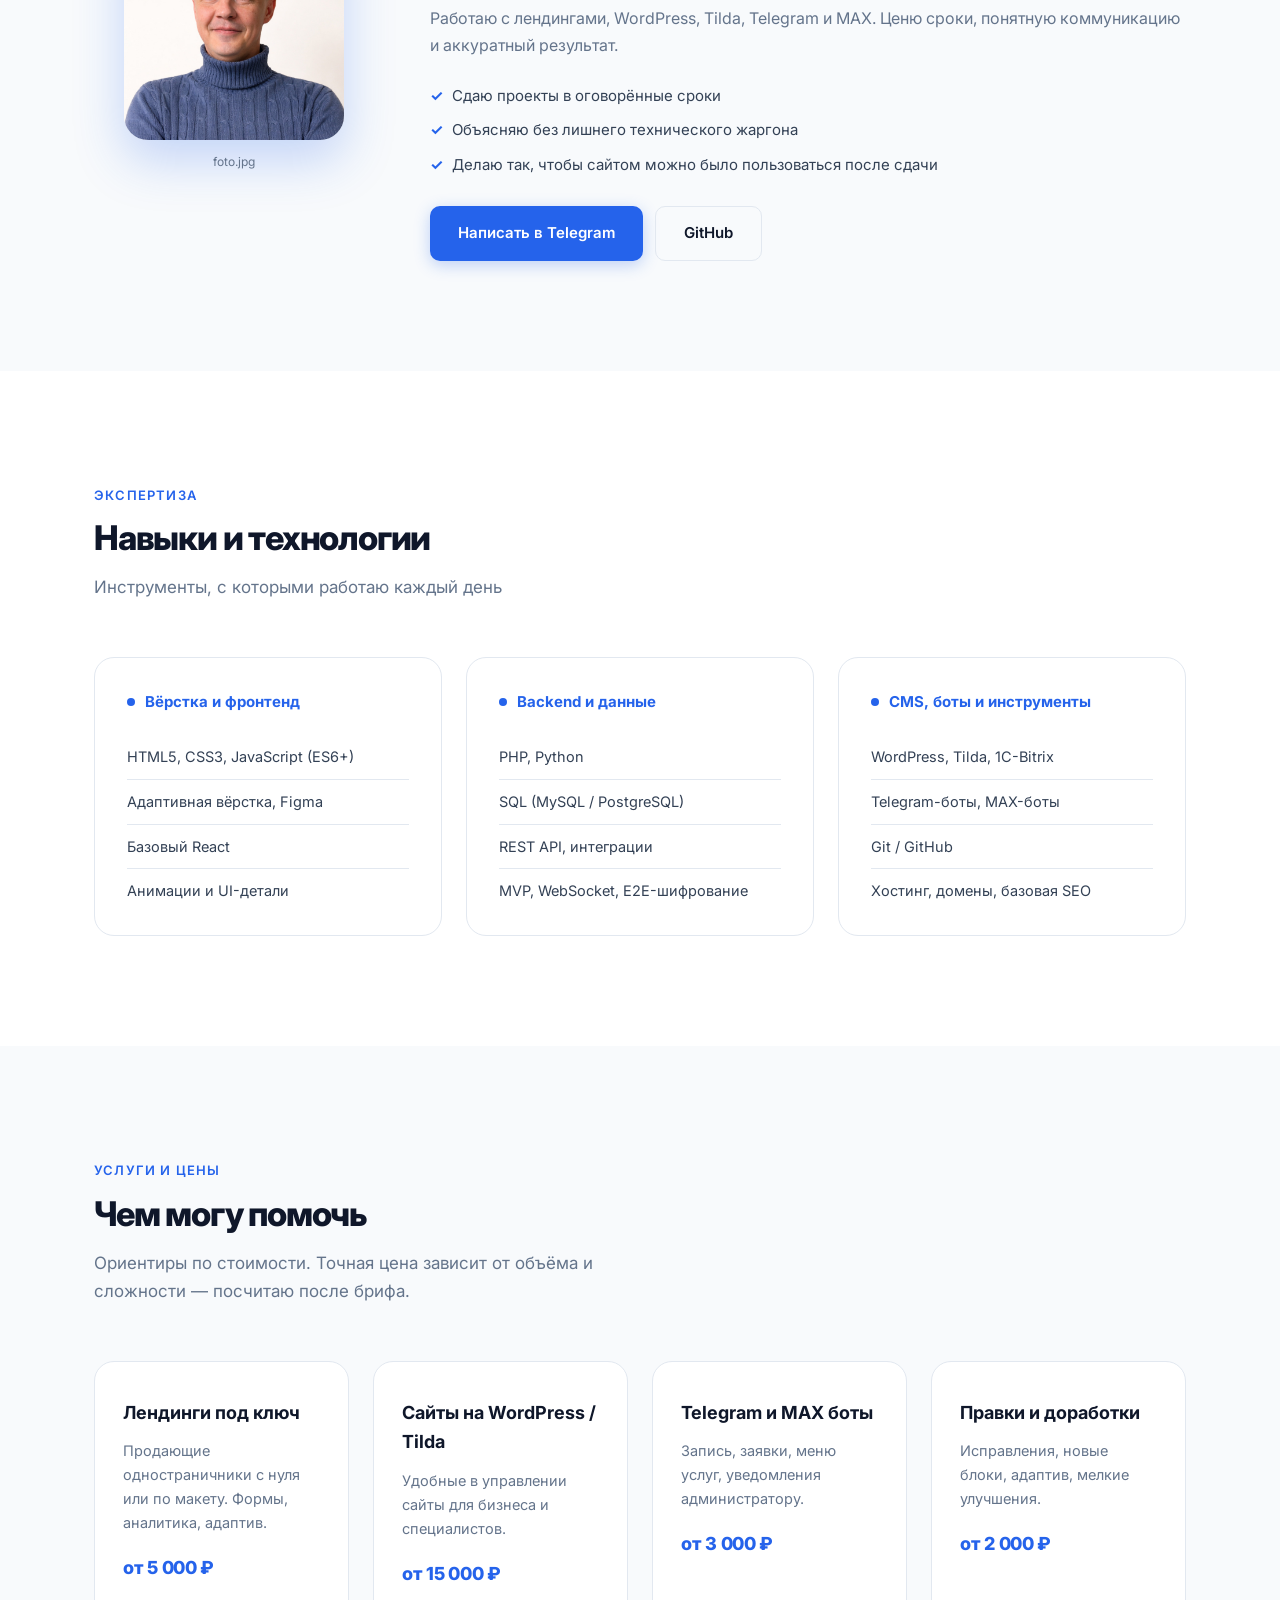
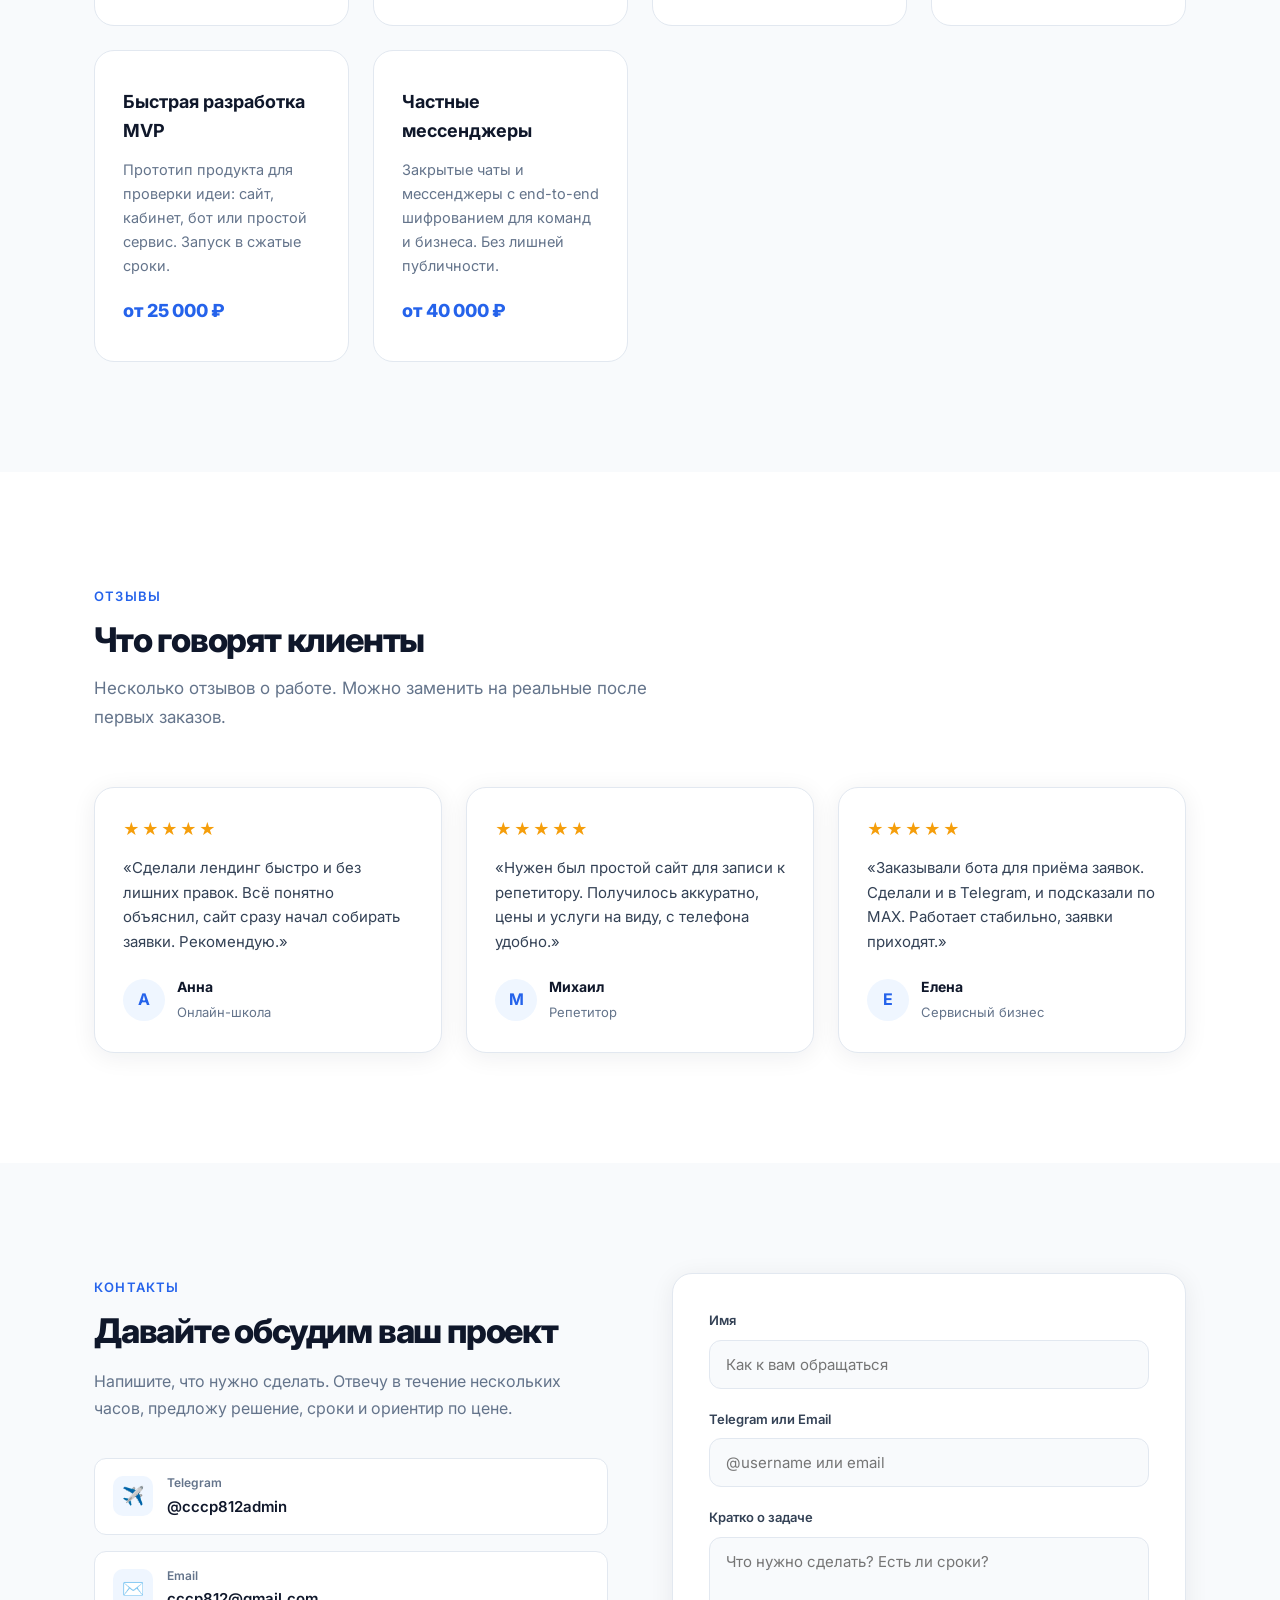
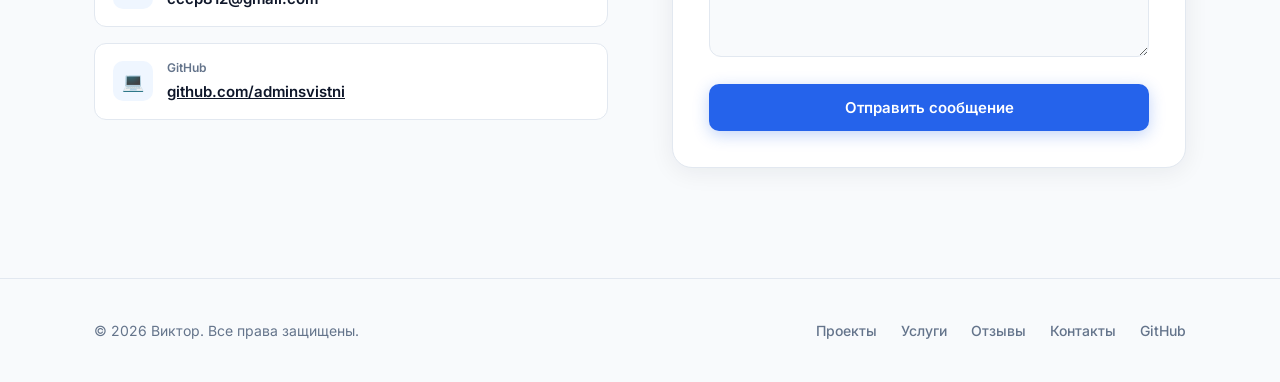
==== commit 860de798: "Add files via upload" ====
--- a/index.html
+++ b/index.html
@@ -4,7 +4,7 @@
   <meta charset="UTF-8">
   <meta name="viewport" content="width=device-width, initial-scale=1.0">
   <title>Виктор — веб-разработчик | Портфолио</title>
-  <meta name="description" content="Виктор — веб-разработчик. Лендинги, сайты на WordPress и Tilda, Telegram и MAX боты. Быстро и с фокусом на результат.">
+  <meta name="description" content="Виктор — веб-разработчик. Лендинги, сайты, боты, MVP и частные мессенджеры с E2E-шифрованием.">
   <link rel="stylesheet" href="styles.css">
 </head>
 <body>
@@ -34,7 +34,7 @@
         <h1>Создаю сайты,<br>которые приносят<br>результат бизнесу</h1>
         <p class="hero-desc">
           Меня зовут Виктор. Специализируюсь на лендингах, сайтах на WordPress и Tilda, 
-          а также ботах для Telegram и MAX. Работаю быстро, чисто и с упором на конверсию.
+          ботах для Telegram и MAX, быстрых MVP и частных мессенджерах с E2E-шифрованием. Работаю быстро и с упором на результат.
         </p>
         <div class="hero-actions">
           <a href="#projects" class="btn btn-primary">Смотреть проекты</a>
@@ -168,7 +168,7 @@
 
         <a href="projects/max-bot.html" class="project-card" target="_blank">
           <div class="project-image">
-            <img src="https://images.unsplash.com/photo-1512941937669-90a1b58d7ffe?w=900&q=85" alt="MAX бот" loading="lazy">
+            <img src="https://images.unsplash.com/photo-1551650975-87deedd944c3?w=900&q=85" alt="MAX бот" loading="lazy">
             <div class="project-overlay"><span>Открыть демо →</span></div>
           </div>
           <div class="project-content">
@@ -188,13 +188,9 @@
     <div class="container">
       <div class="about-grid">
         <div class="about-photo">
-          <!-- КАК ВСТАВИТЬ СВОЁ ФОТО:
-               1. Положи файл photo.jpg в папку portfolio (рядом с index.html)
-               2. Замени блок ниже на:
-               <img src="photo.jpg" alt="Виктор" class="about-photo-img">
-          -->
-          <img src="foto.jpg" alt="Виктор" class="about-photo-img">
-          <p class="about-photo-note">Сюда нужно вставить своё фото (см. комментарий в коде)</p>
+          <img src="foto.jpg" alt="Виктор" class="about-photo-img" onerror="this.style.display='none'; this.nextElementSibling.style.display='flex';">
+          <div class="about-photo-inner" style="display:none">В</div>
+          <p class="about-photo-note">foto.jpg</p>
         </div>
         <div class="about-text">
           <span class="section-label">Обо мне</span>
@@ -236,10 +232,10 @@
         <div class="skill-card">
           <h4>Backend и данные</h4>
           <ul>
-            <li>PHP</li>
-            <li>Python</li>
+            <li>PHP, Python</li>
             <li>SQL (MySQL / PostgreSQL)</li>
             <li>REST API, интеграции</li>
+            <li>MVP, WebSocket, E2E-шифрование</li>
           </ul>
         </div>
         <div class="skill-card">
@@ -265,28 +261,34 @@
       </div>
       <div class="services-grid">
         <div class="service-card">
-          <div class="service-num">01</div>
           <h3>Лендинги под ключ</h3>
           <p>Продающие одностраничники с нуля или по макету. Формы, аналитика, адаптив.</p>
           <div class="service-price">от 5 000 ₽</div>
         </div>
         <div class="service-card">
-          <div class="service-num">02</div>
           <h3>Сайты на WordPress / Tilda</h3>
           <p>Удобные в управлении сайты для бизнеса и специалистов.</p>
           <div class="service-price">от 15 000 ₽</div>
         </div>
         <div class="service-card">
-          <div class="service-num">03</div>
           <h3>Telegram и MAX боты</h3>
           <p>Запись, заявки, меню услуг, уведомления администратору.</p>
           <div class="service-price">от 3 000 ₽</div>
         </div>
         <div class="service-card">
-          <div class="service-num">04</div>
           <h3>Правки и доработки</h3>
           <p>Исправления, новые блоки, адаптив, мелкие улучшения.</p>
           <div class="service-price">от 2 000 ₽</div>
+        </div>
+        <div class="service-card">
+          <h3>Быстрая разработка MVP</h3>
+          <p>Прототип продукта для проверки идеи: сайт, кабинет, бот или простой сервис. Запуск в сжатые сроки.</p>
+          <div class="service-price">от 25 000 ₽</div>
+        </div>
+        <div class="service-card">
+          <h3>Частные мессенджеры</h3>
+          <p>Закрытые чаты и мессенджеры с end-to-end шифрованием для команд и бизнеса. Без лишней публичности.</p>
+          <div class="service-price">от 40 000 ₽</div>
         </div>
       </div>
     </div>
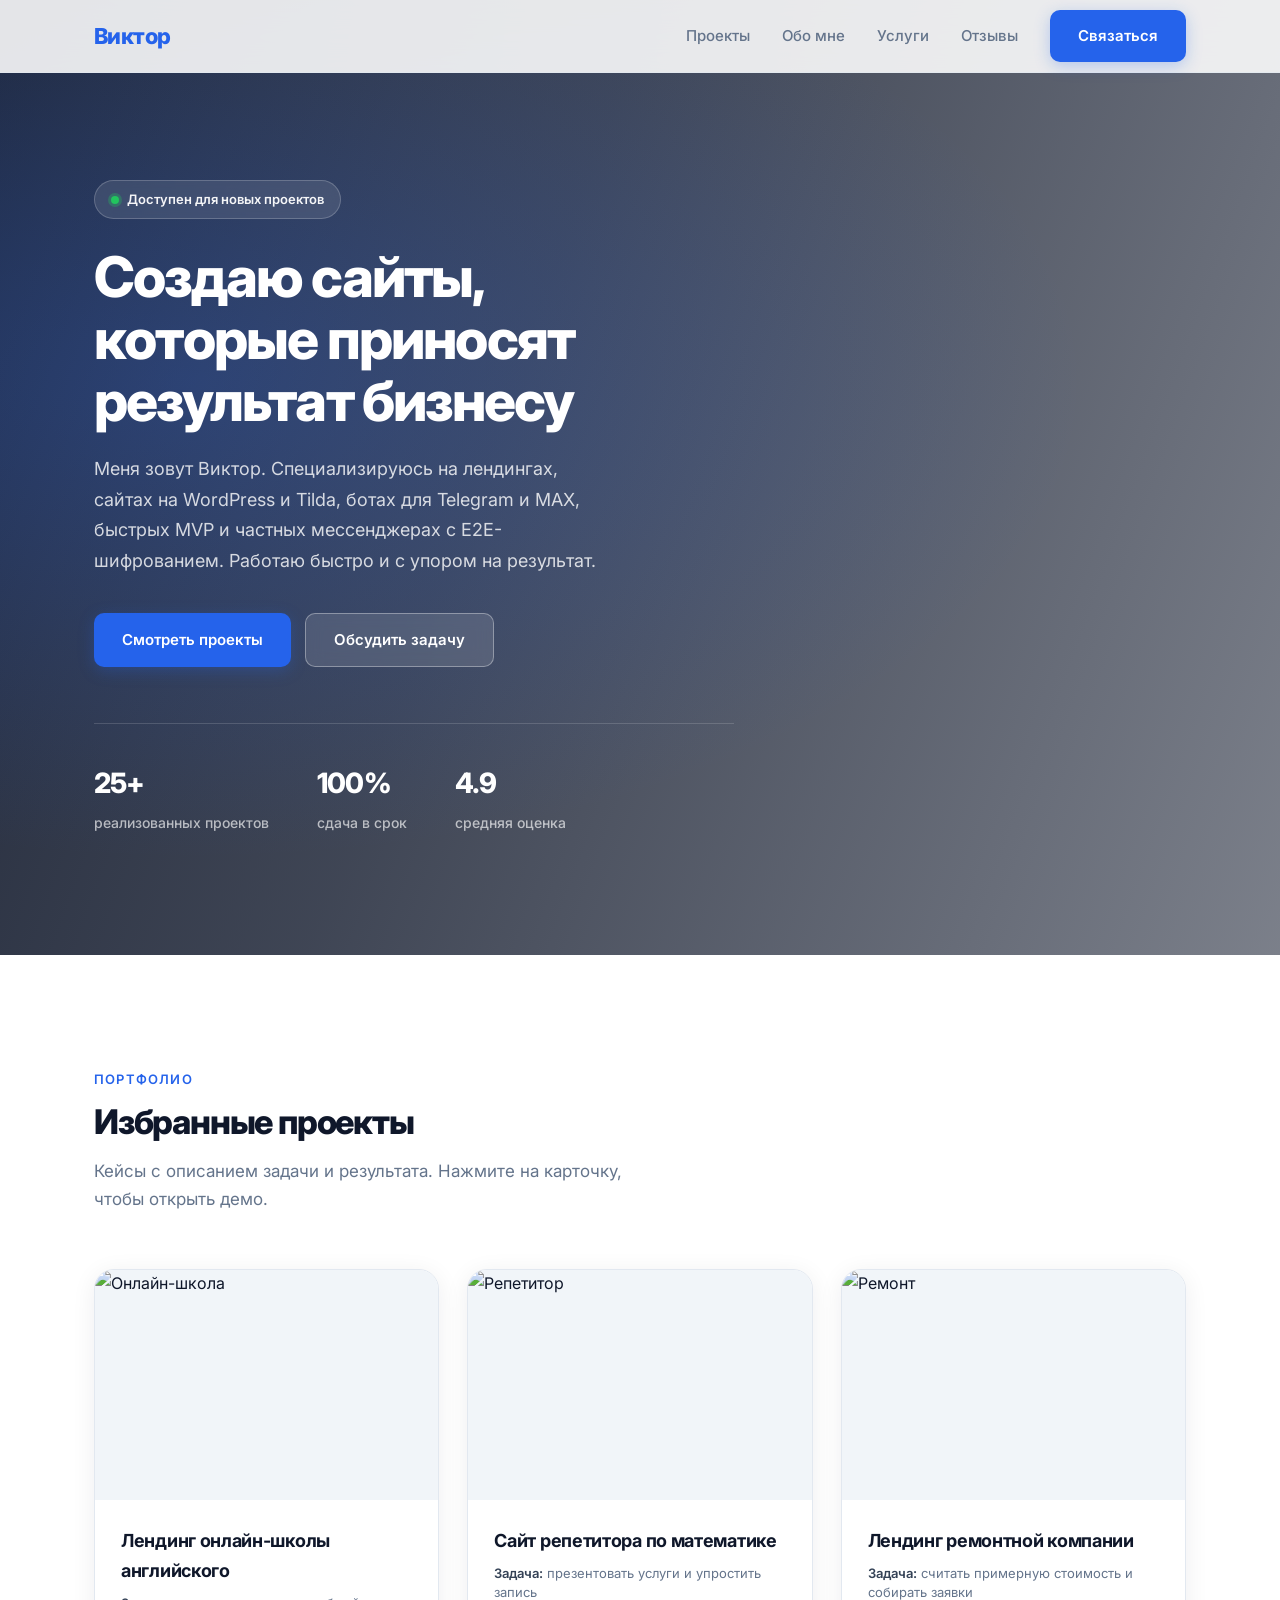
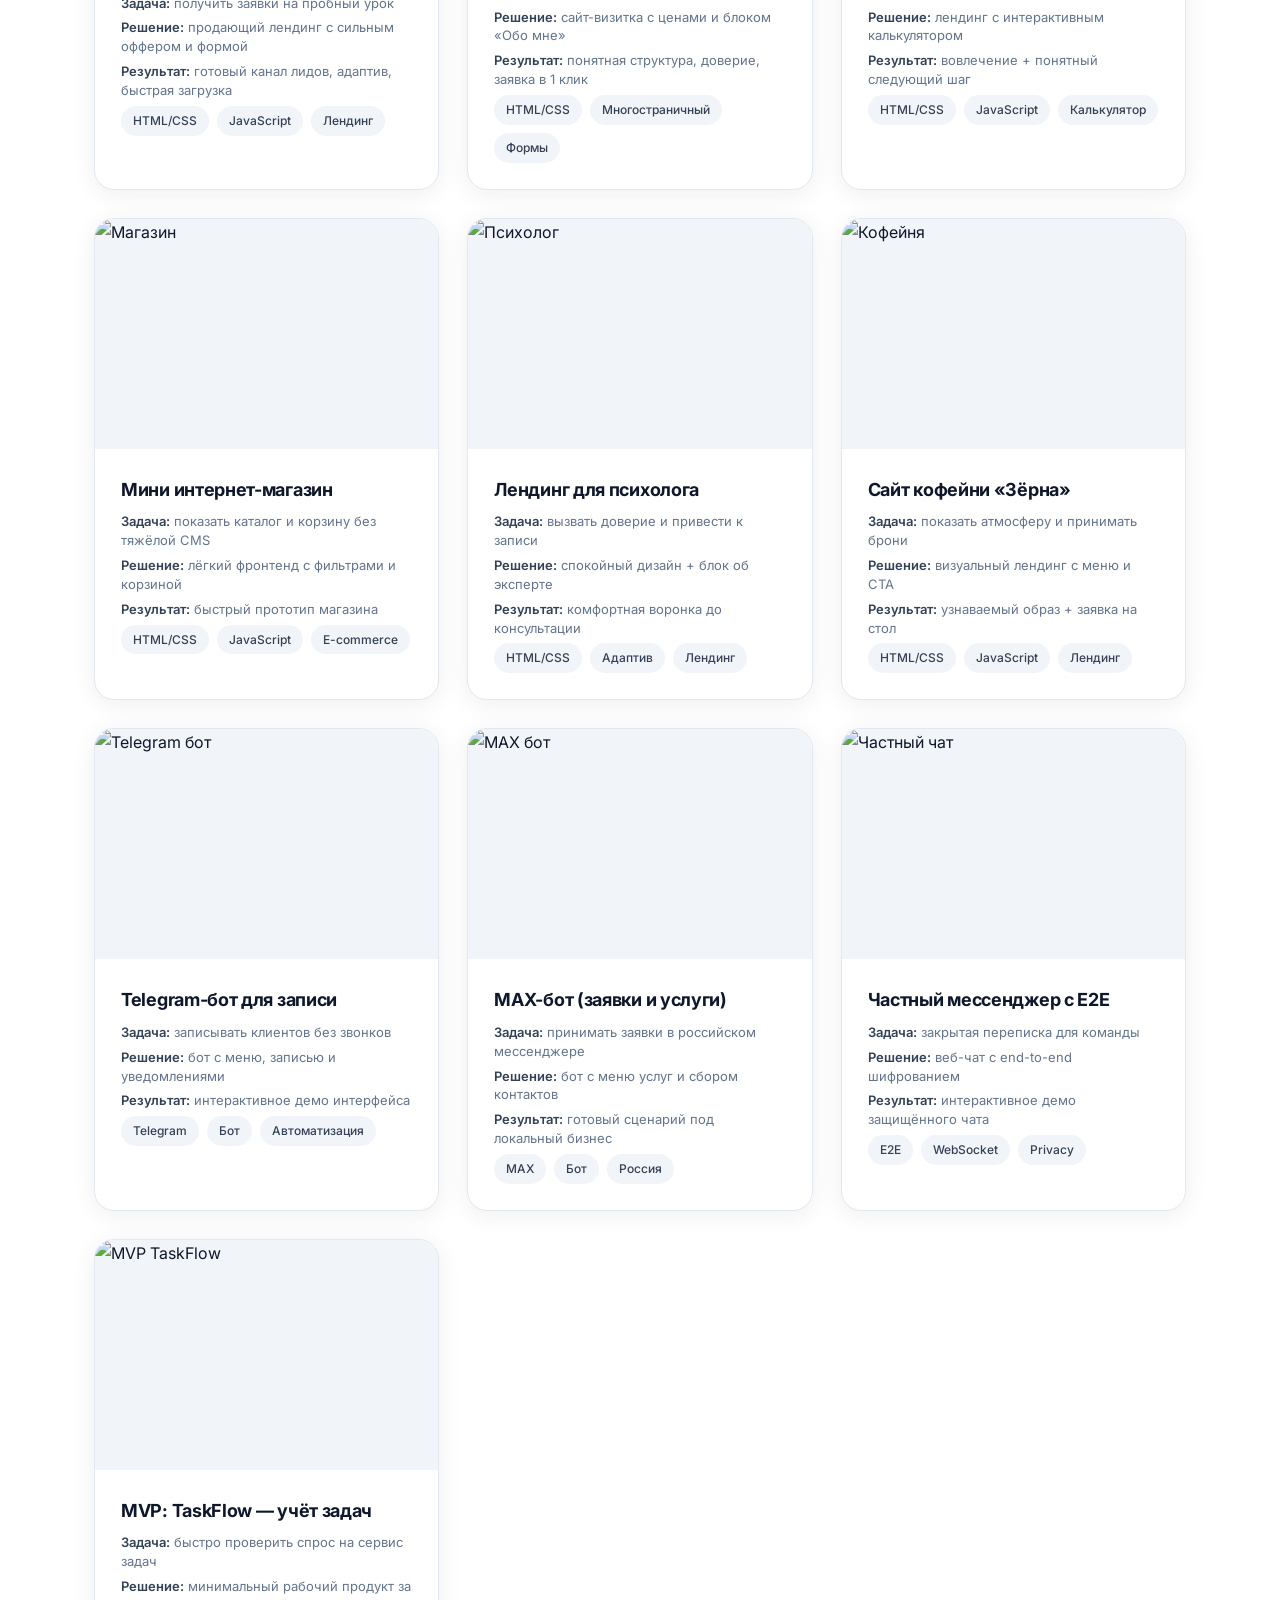
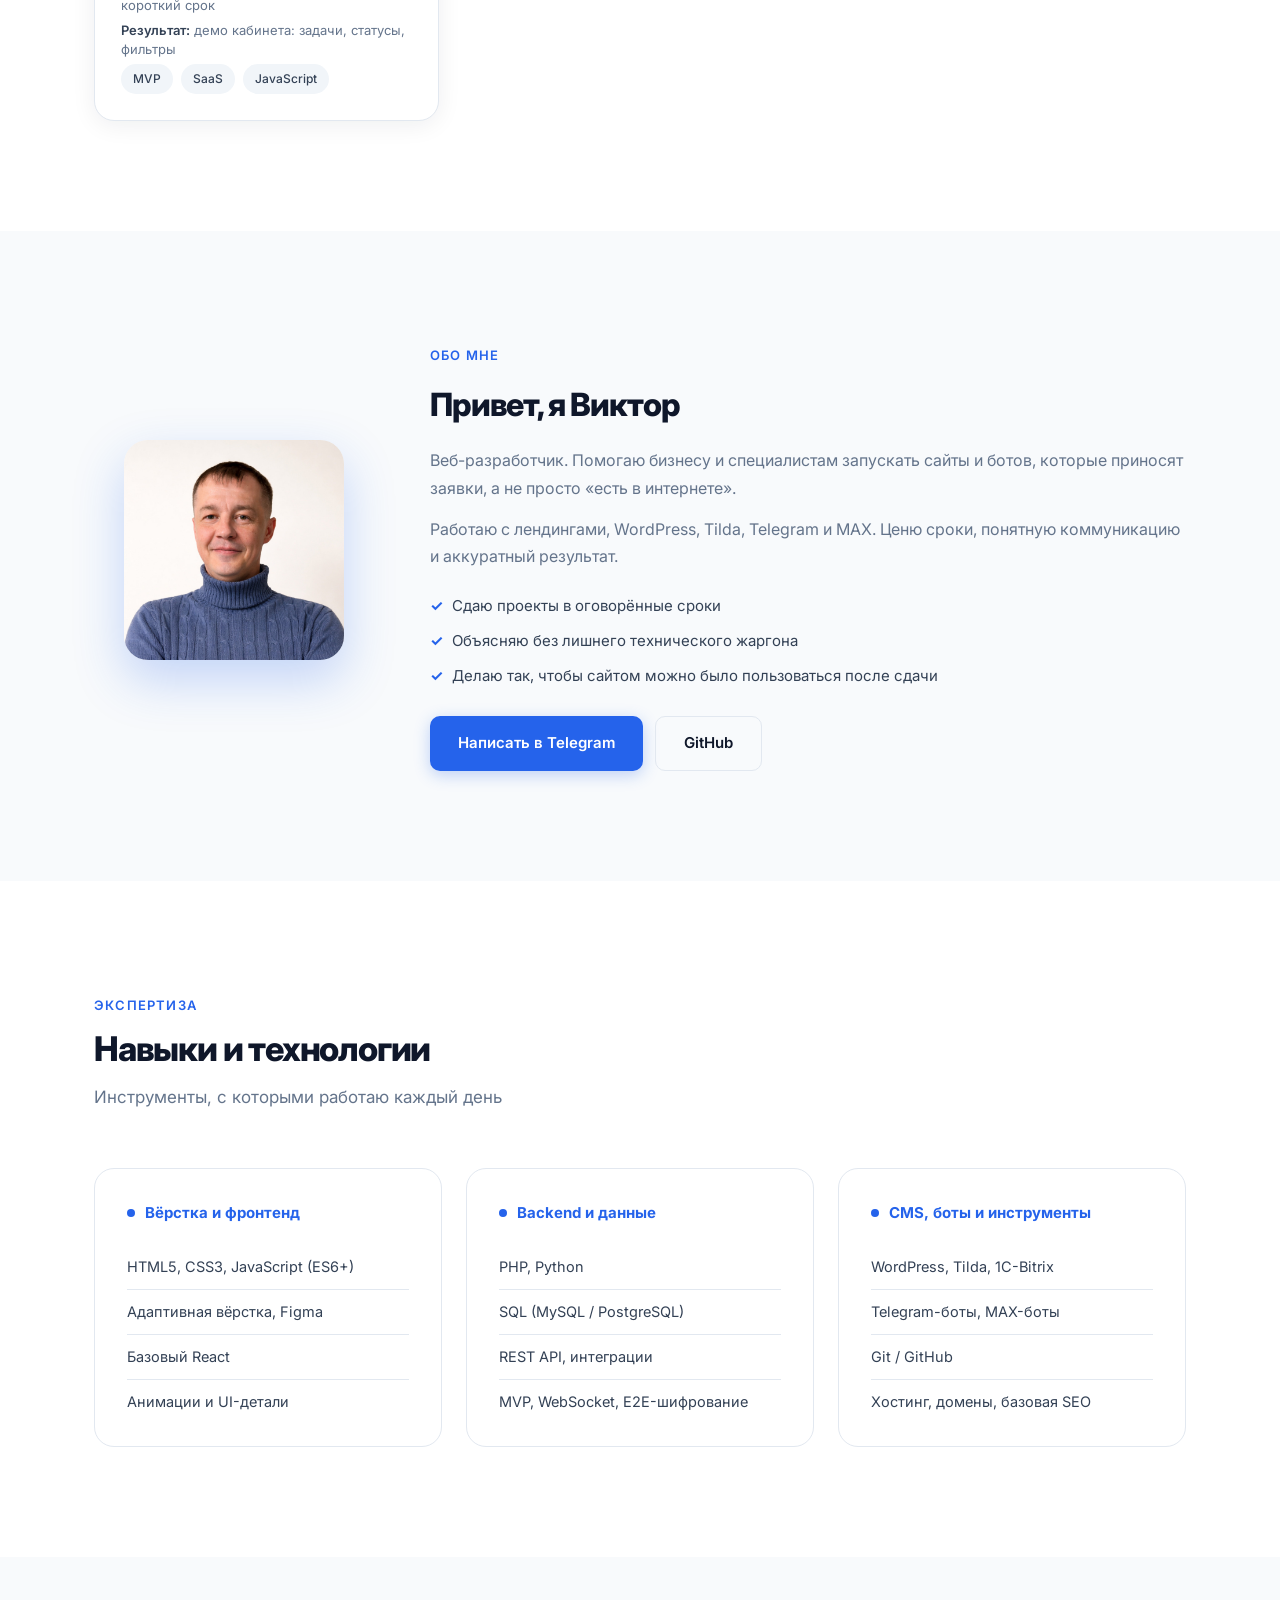
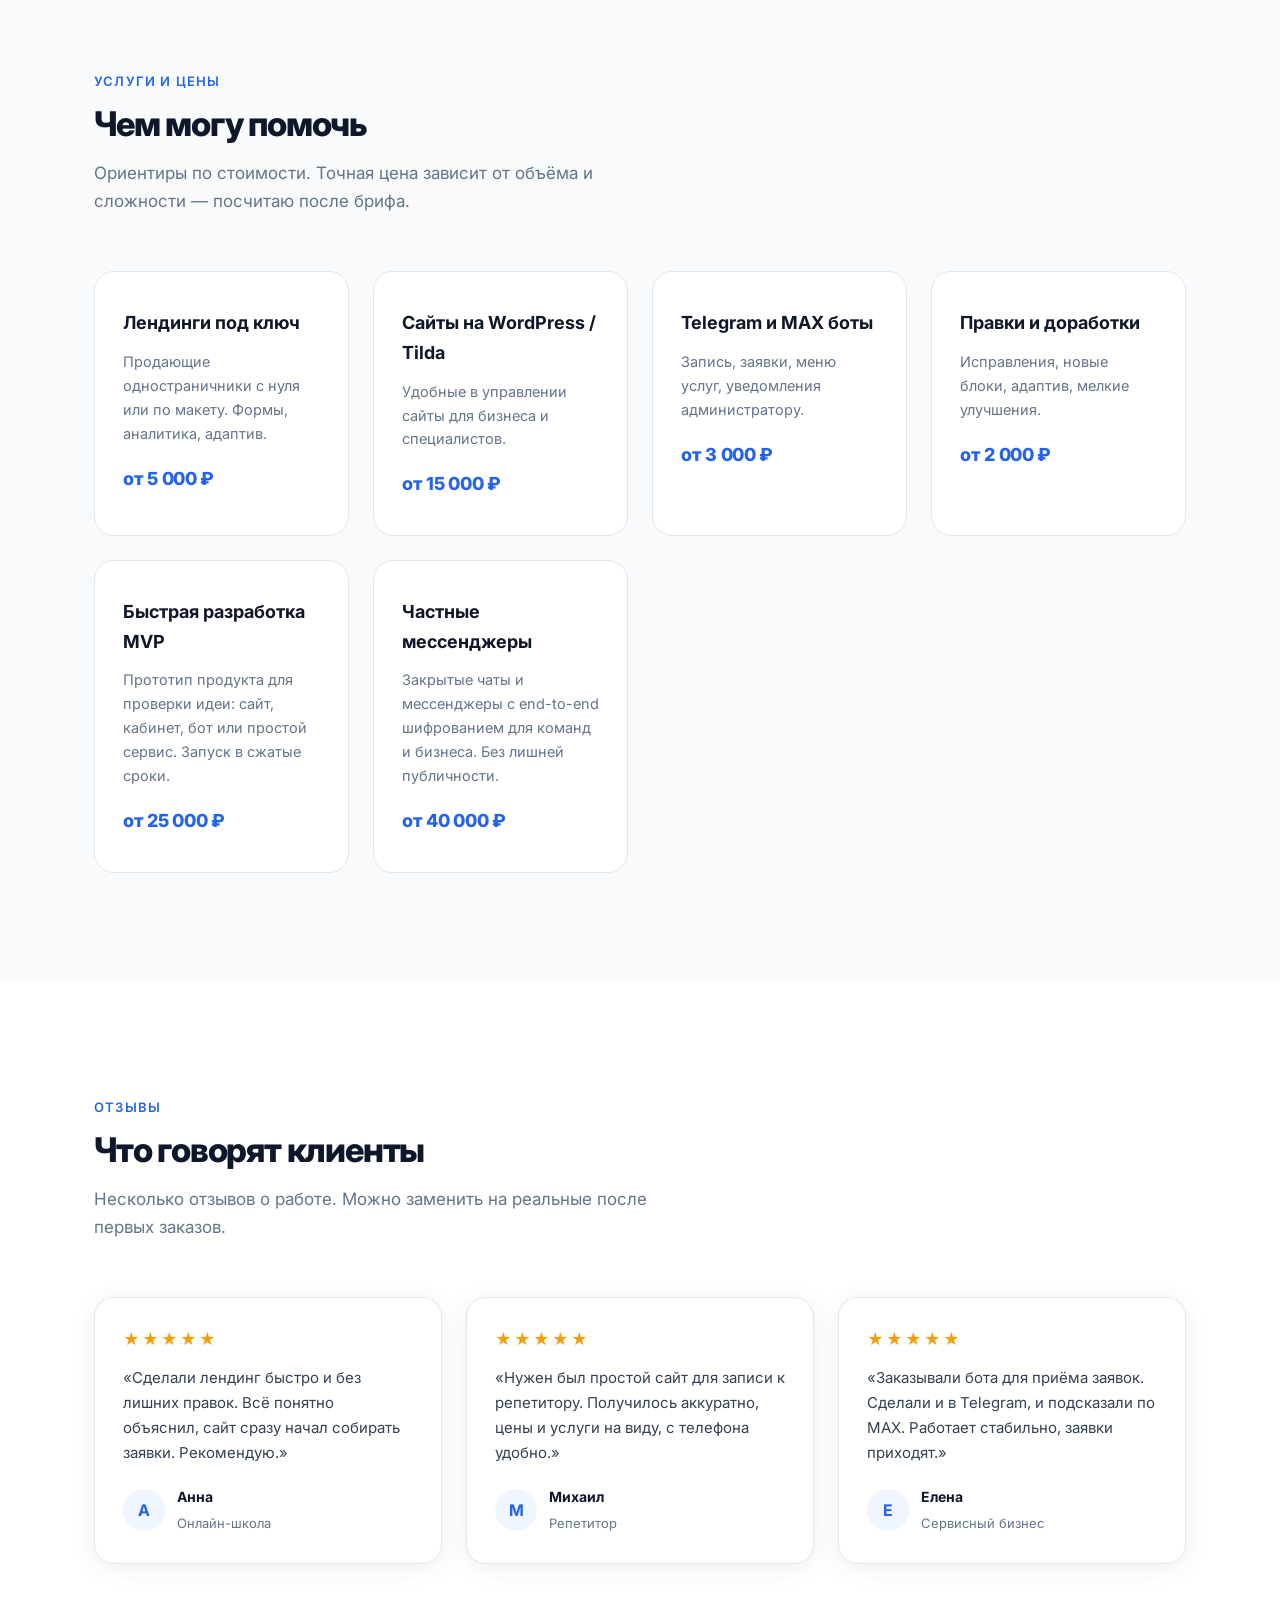
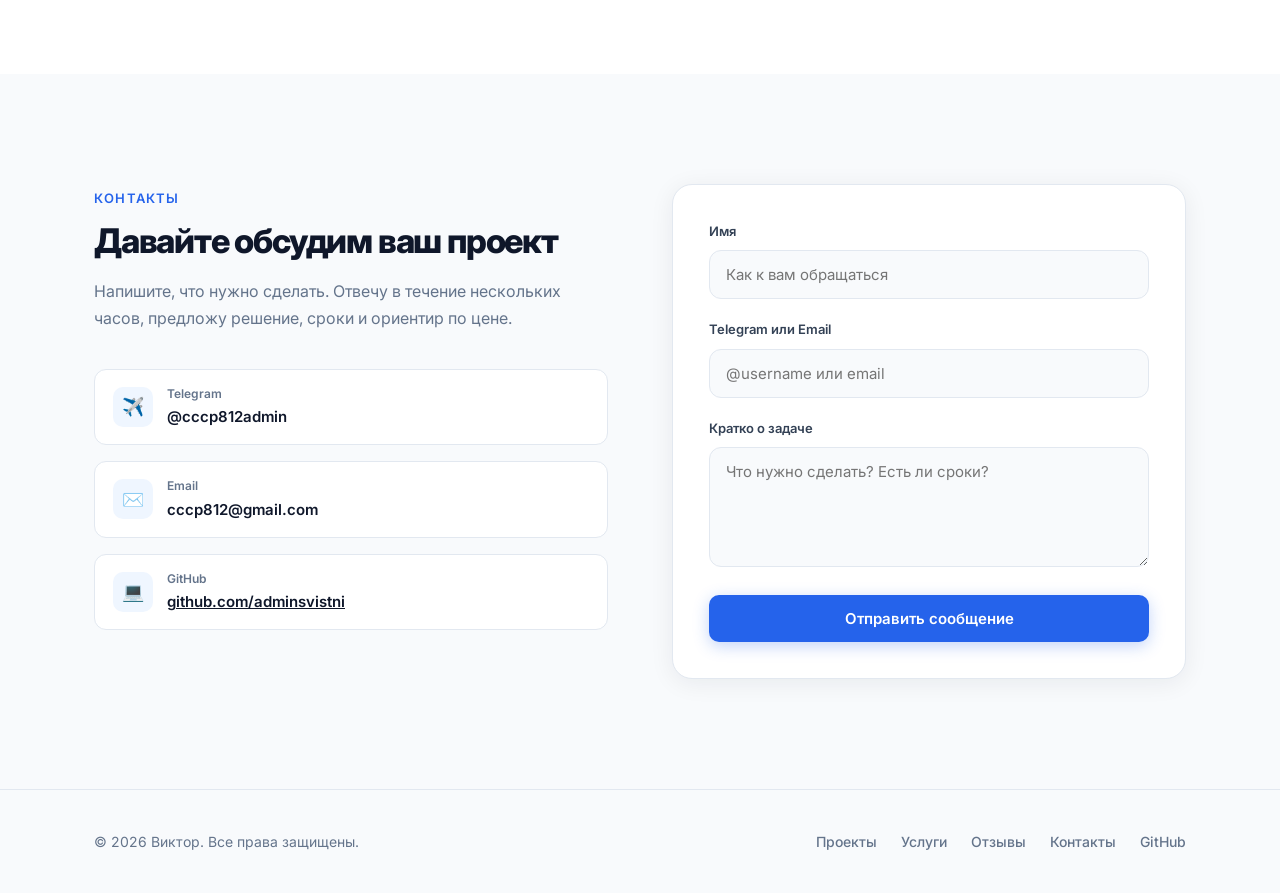
==== commit 1c5dc26b: "Add files via upload" ====
--- a/index.html
+++ b/index.html
@@ -179,6 +179,34 @@
             <div class="project-tags"><span>MAX</span><span>Бот</span><span>Россия</span></div>
           </div>
         </a>
+
+        <a href="projects/private-chat.html" class="project-card" target="_blank">
+          <div class="project-image">
+            <img src="https://images.unsplash.com/photo-1577563908411-5077b6dc7624?w=900&q=85" alt="Частный чат" loading="lazy">
+            <div class="project-overlay"><span>Открыть демо →</span></div>
+          </div>
+          <div class="project-content">
+            <h3>Частный мессенджер с E2E</h3>
+            <p class="case-line"><strong>Задача:</strong> закрытая переписка для команды</p>
+            <p class="case-line"><strong>Решение:</strong> веб-чат с end-to-end шифрованием</p>
+            <p class="case-line"><strong>Результат:</strong> интерактивное демо защищённого чата</p>
+            <div class="project-tags"><span>E2E</span><span>WebSocket</span><span>Privacy</span></div>
+          </div>
+        </a>
+
+        <a href="projects/mvp-tasks.html" class="project-card" target="_blank">
+          <div class="project-image">
+            <img src="https://images.unsplash.com/photo-1611224923853-80b023f02d71?w=900&q=85" alt="MVP TaskFlow" loading="lazy">
+            <div class="project-overlay"><span>Открыть демо →</span></div>
+          </div>
+          <div class="project-content">
+            <h3>MVP: TaskFlow — учёт задач</h3>
+            <p class="case-line"><strong>Задача:</strong> быстро проверить спрос на сервис задач</p>
+            <p class="case-line"><strong>Решение:</strong> минимальный рабочий продукт за короткий срок</p>
+            <p class="case-line"><strong>Результат:</strong> демо кабинета: задачи, статусы, фильтры</p>
+            <div class="project-tags"><span>MVP</span><span>SaaS</span><span>JavaScript</span></div>
+          </div>
+        </a>
       </div>
     </div>
   </section>
@@ -190,7 +218,7 @@
         <div class="about-photo">
           <img src="foto.jpg" alt="Виктор" class="about-photo-img" onerror="this.style.display='none'; this.nextElementSibling.style.display='flex';">
           <div class="about-photo-inner" style="display:none">В</div>
-          <p class="about-photo-note">foto.jpg</p>
+          
         </div>
         <div class="about-text">
           <span class="section-label">Обо мне</span>
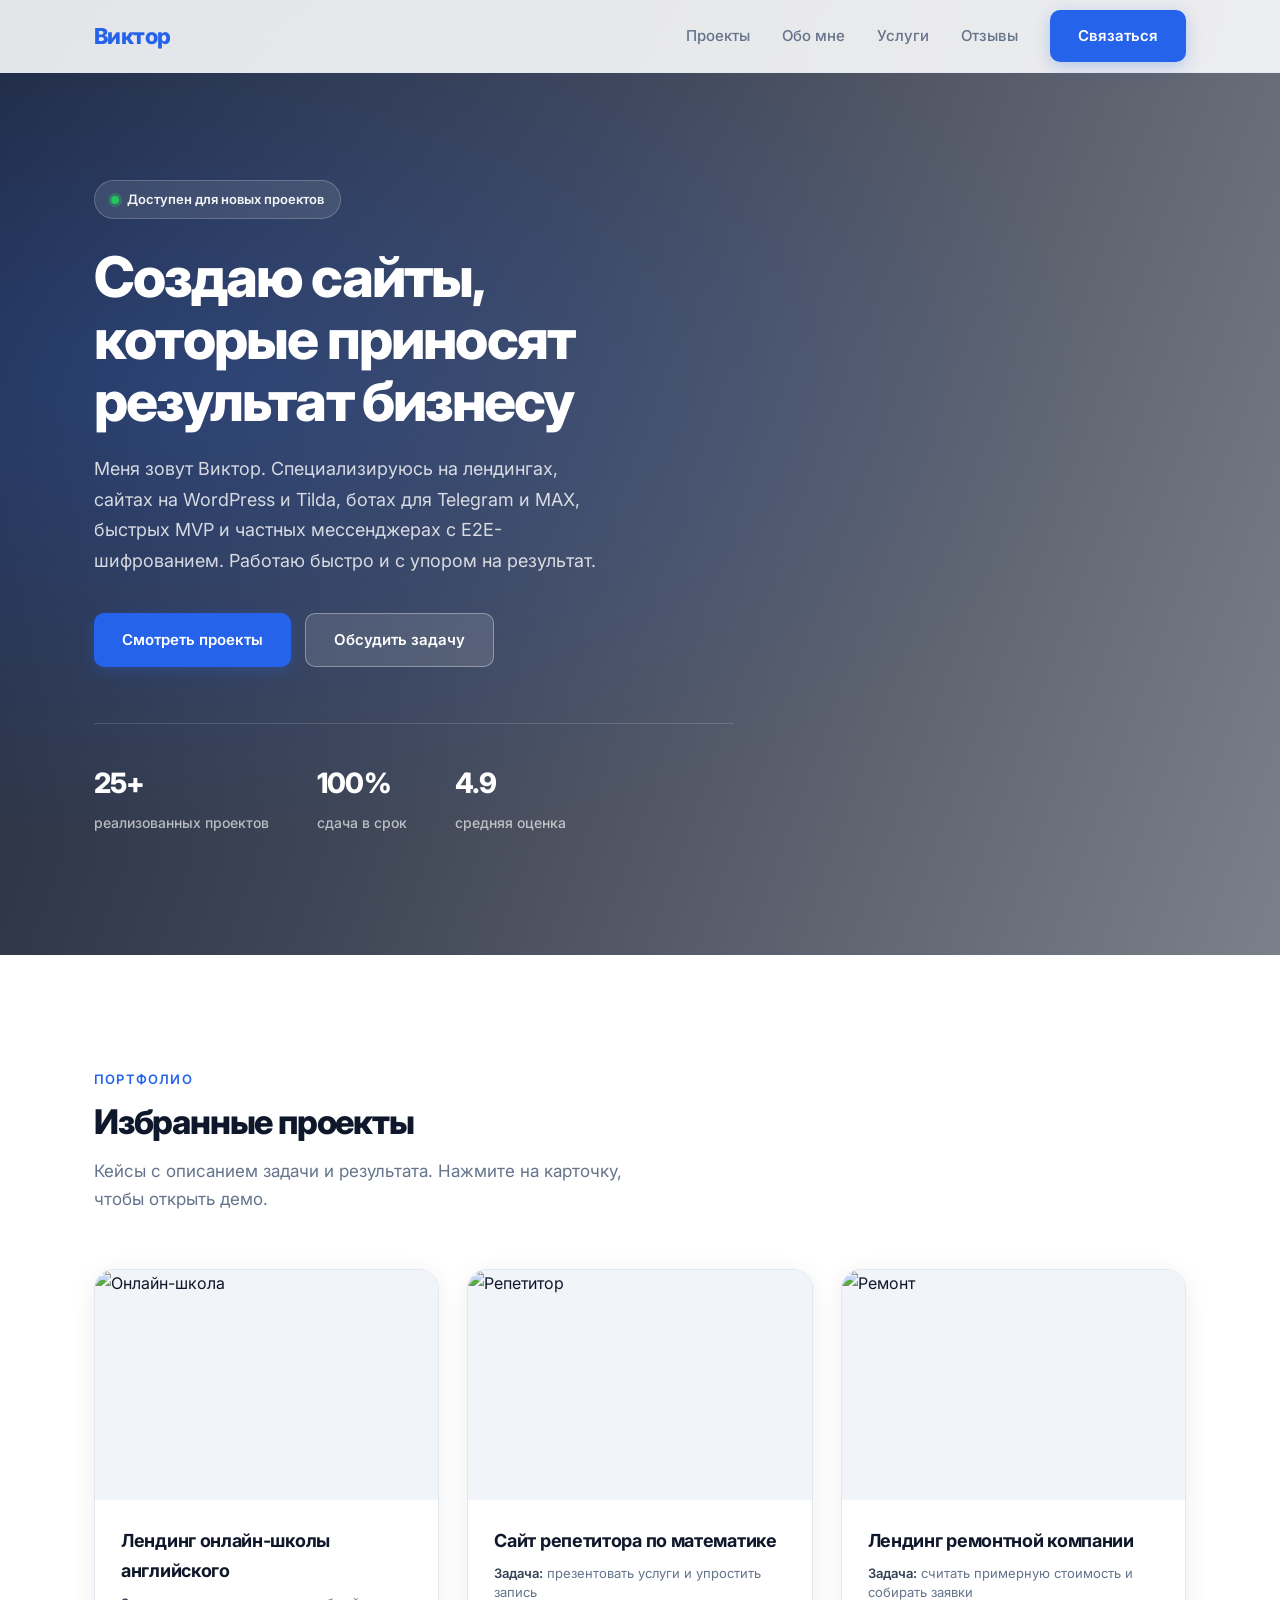
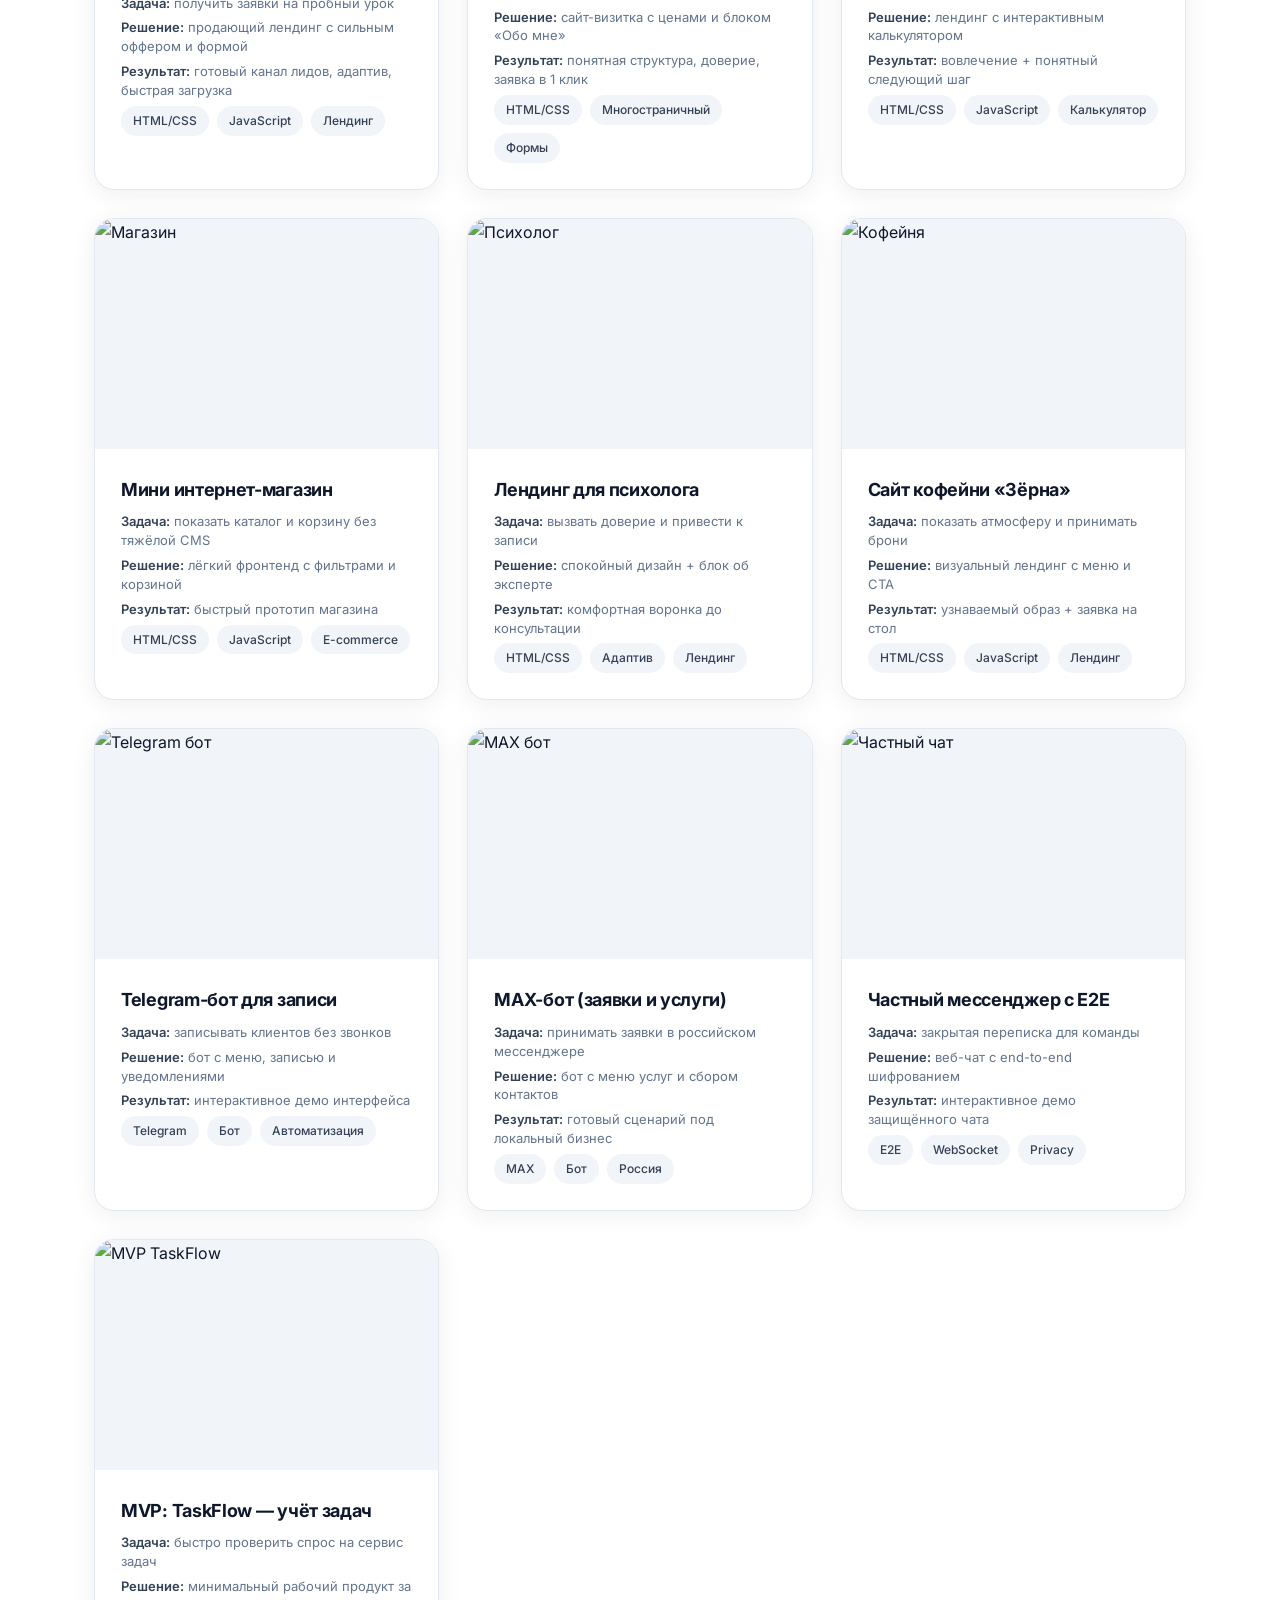
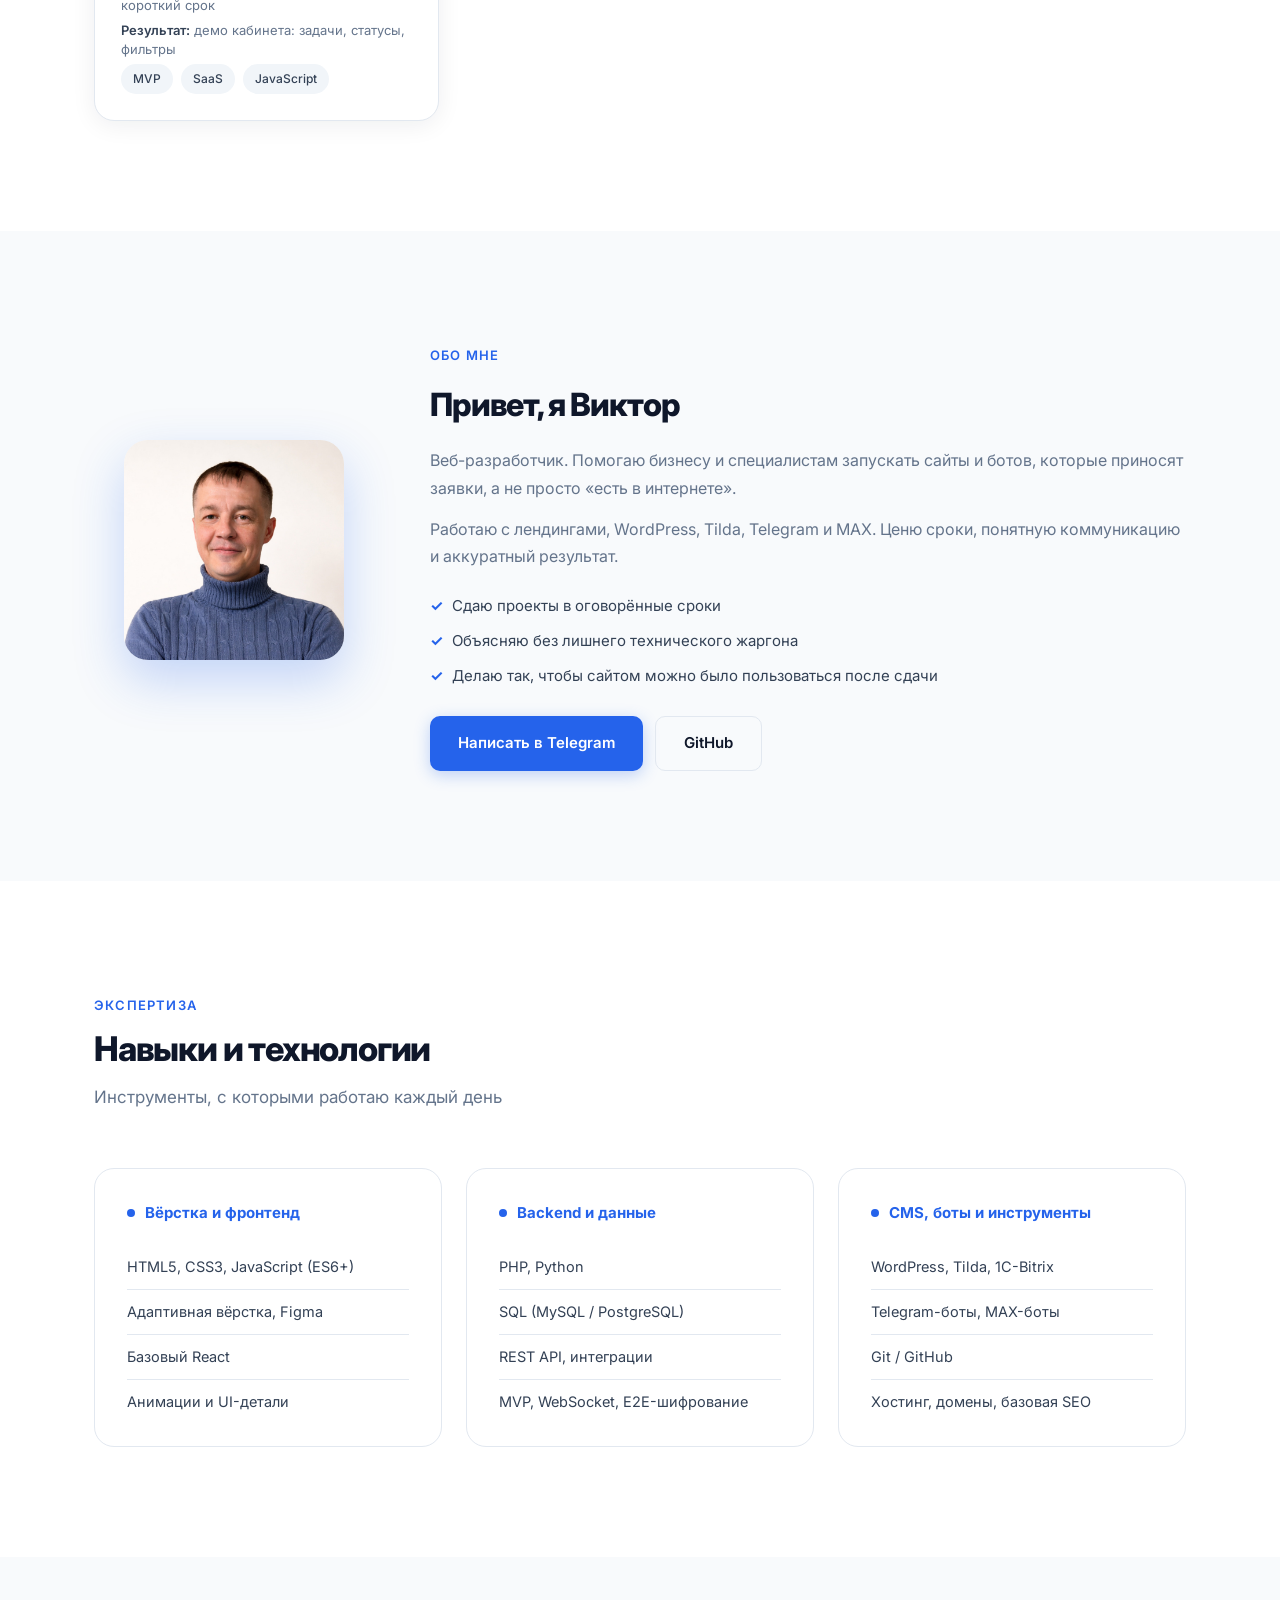
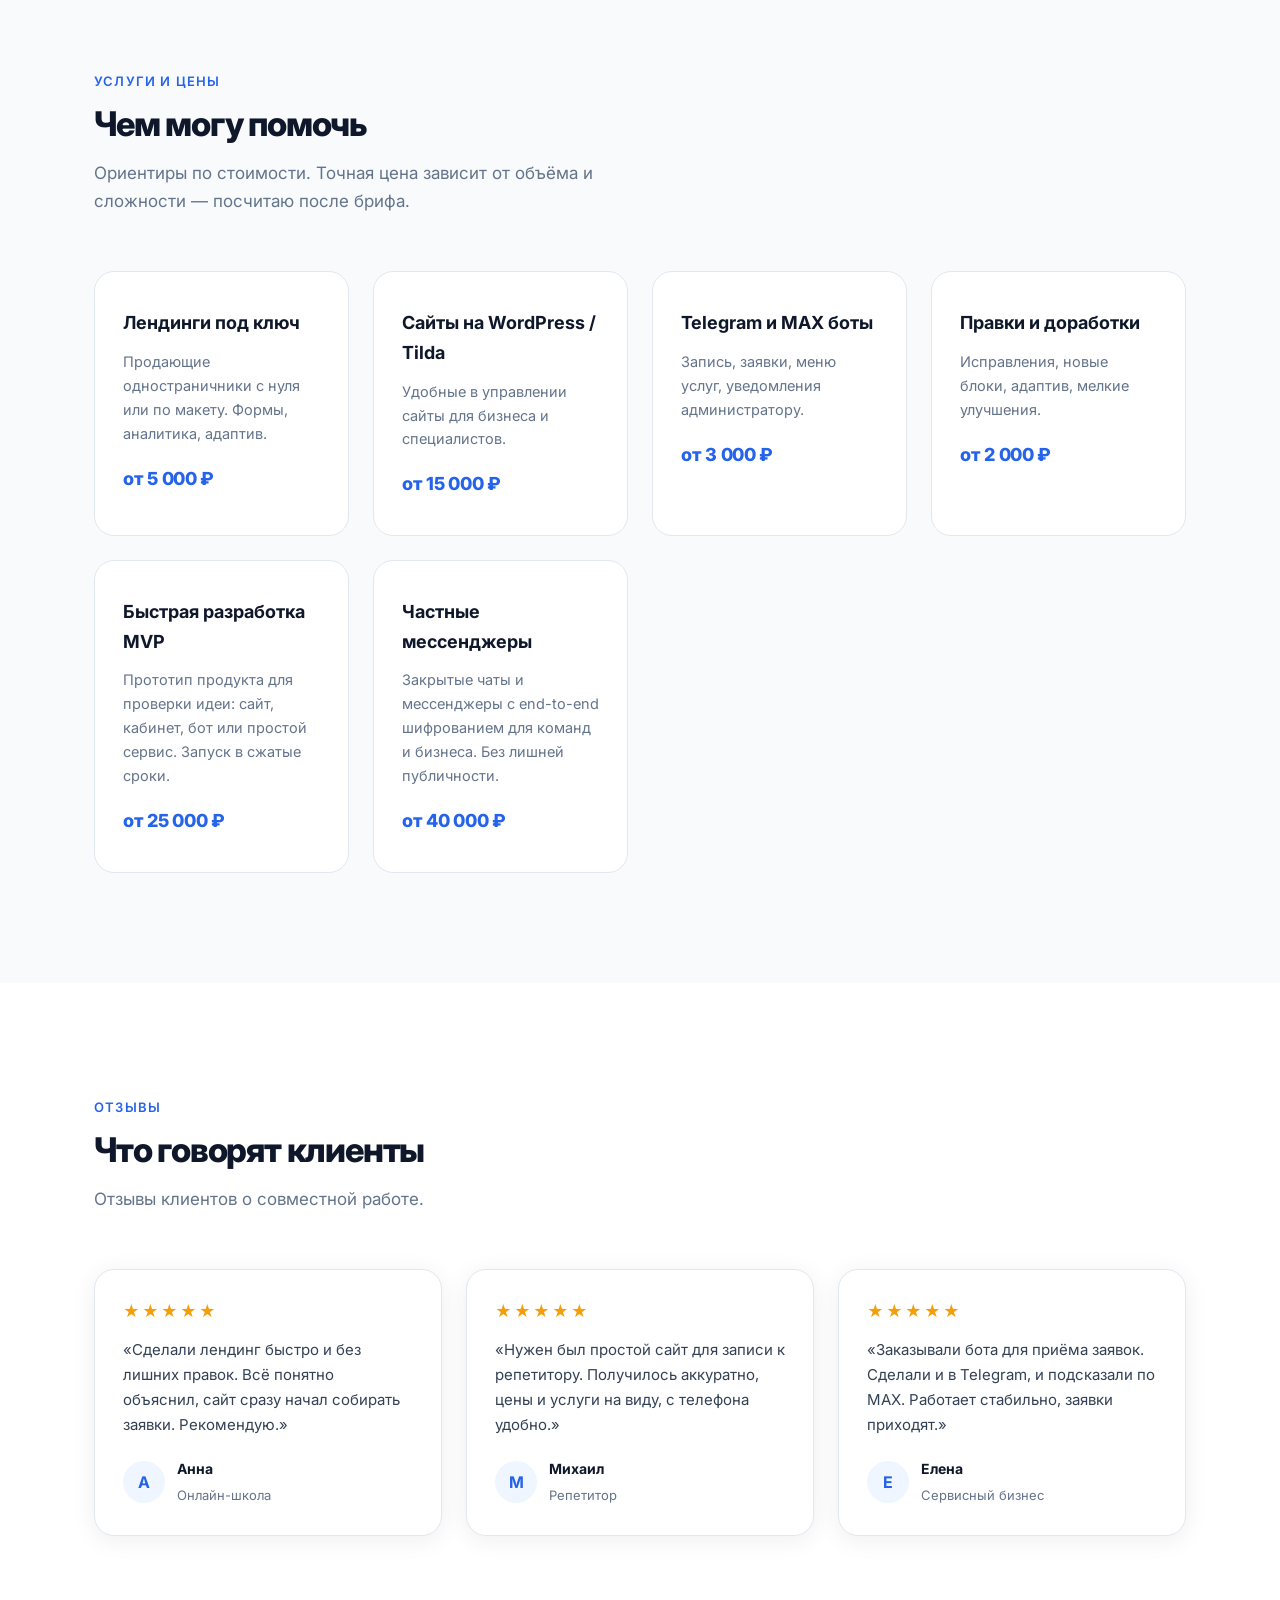
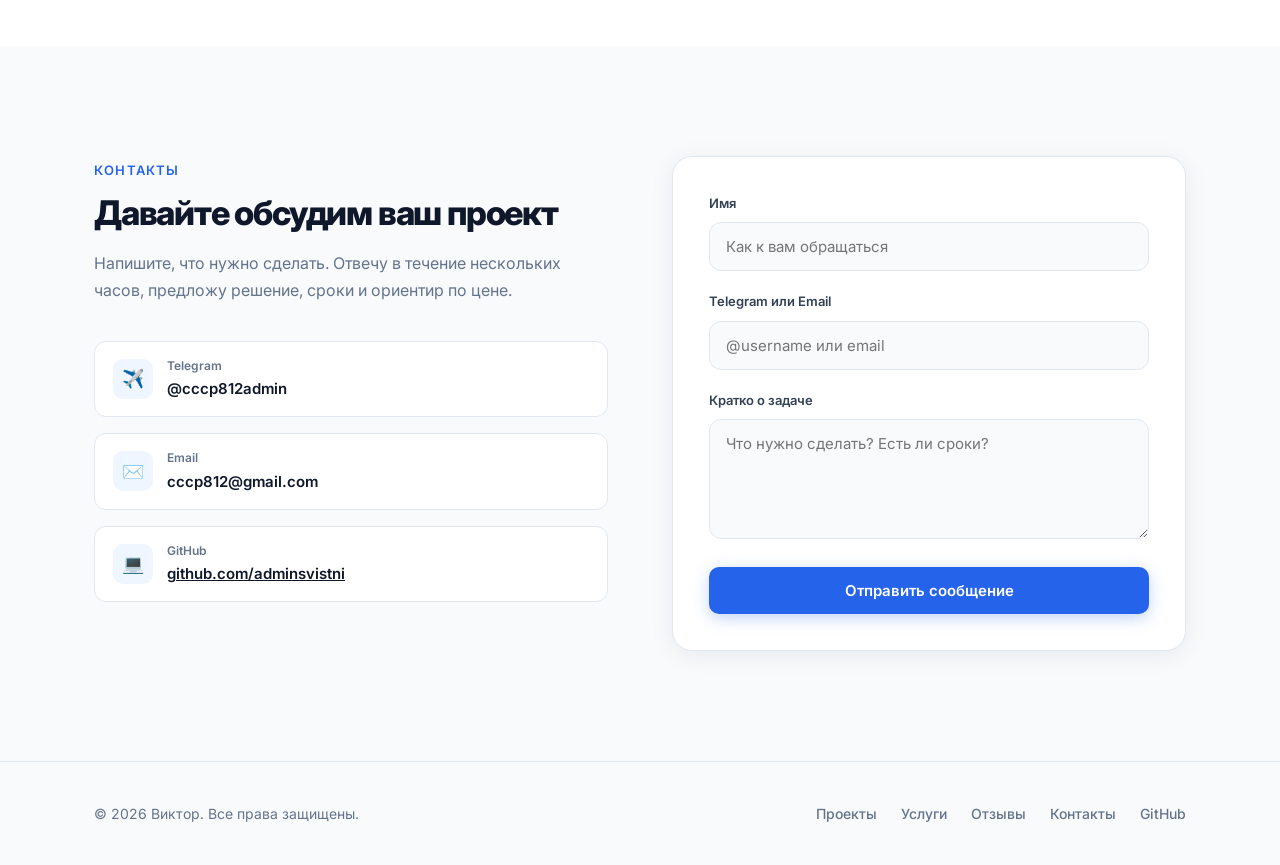
==== commit ac503a39: "Add files via upload" ====
--- a/index.html
+++ b/index.html
@@ -328,7 +328,7 @@
       <div class="section-header">
         <span class="section-label">Отзывы</span>
         <h2>Что говорят клиенты</h2>
-        <p>Несколько отзывов о работе. Можно заменить на реальные после первых заказов.</p>
+        <p>Отзывы клиентов о совместной работе.</p>
       </div>
       <div class="reviews-grid">
         <div class="review-card">
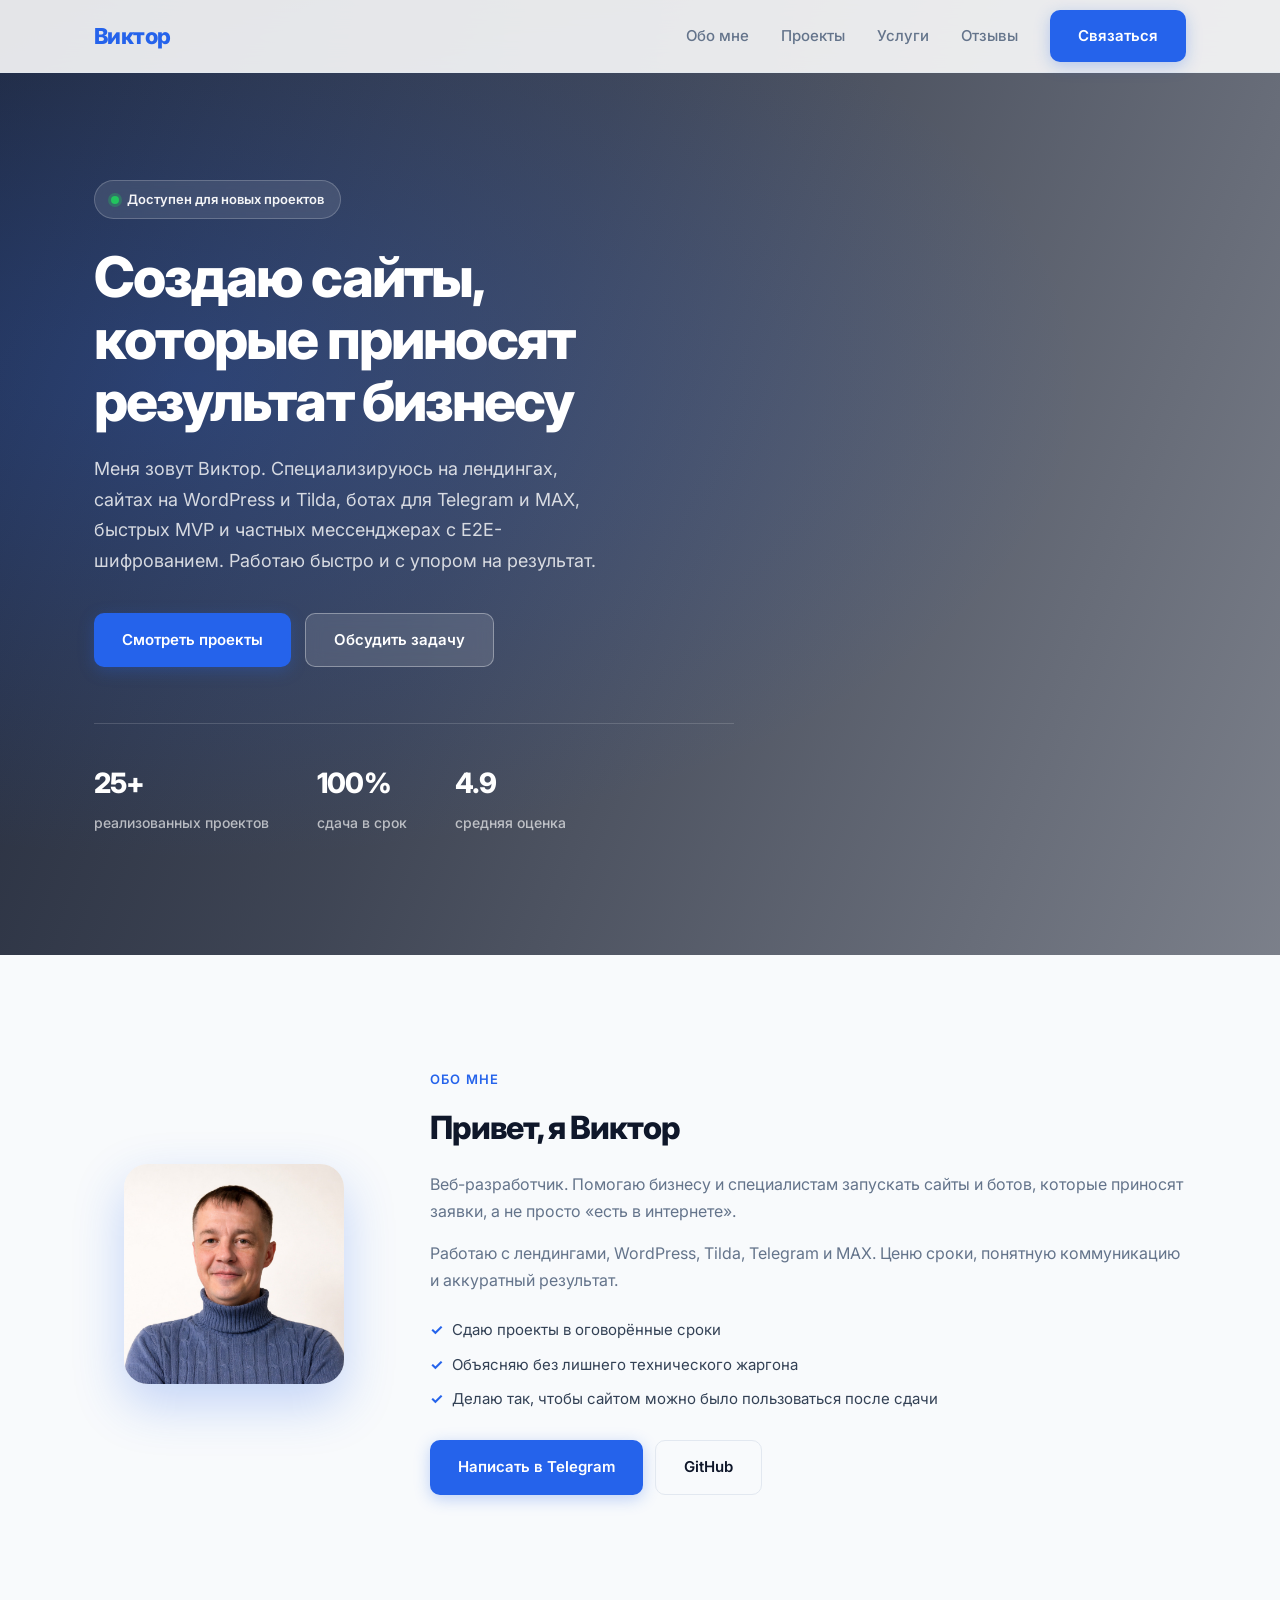
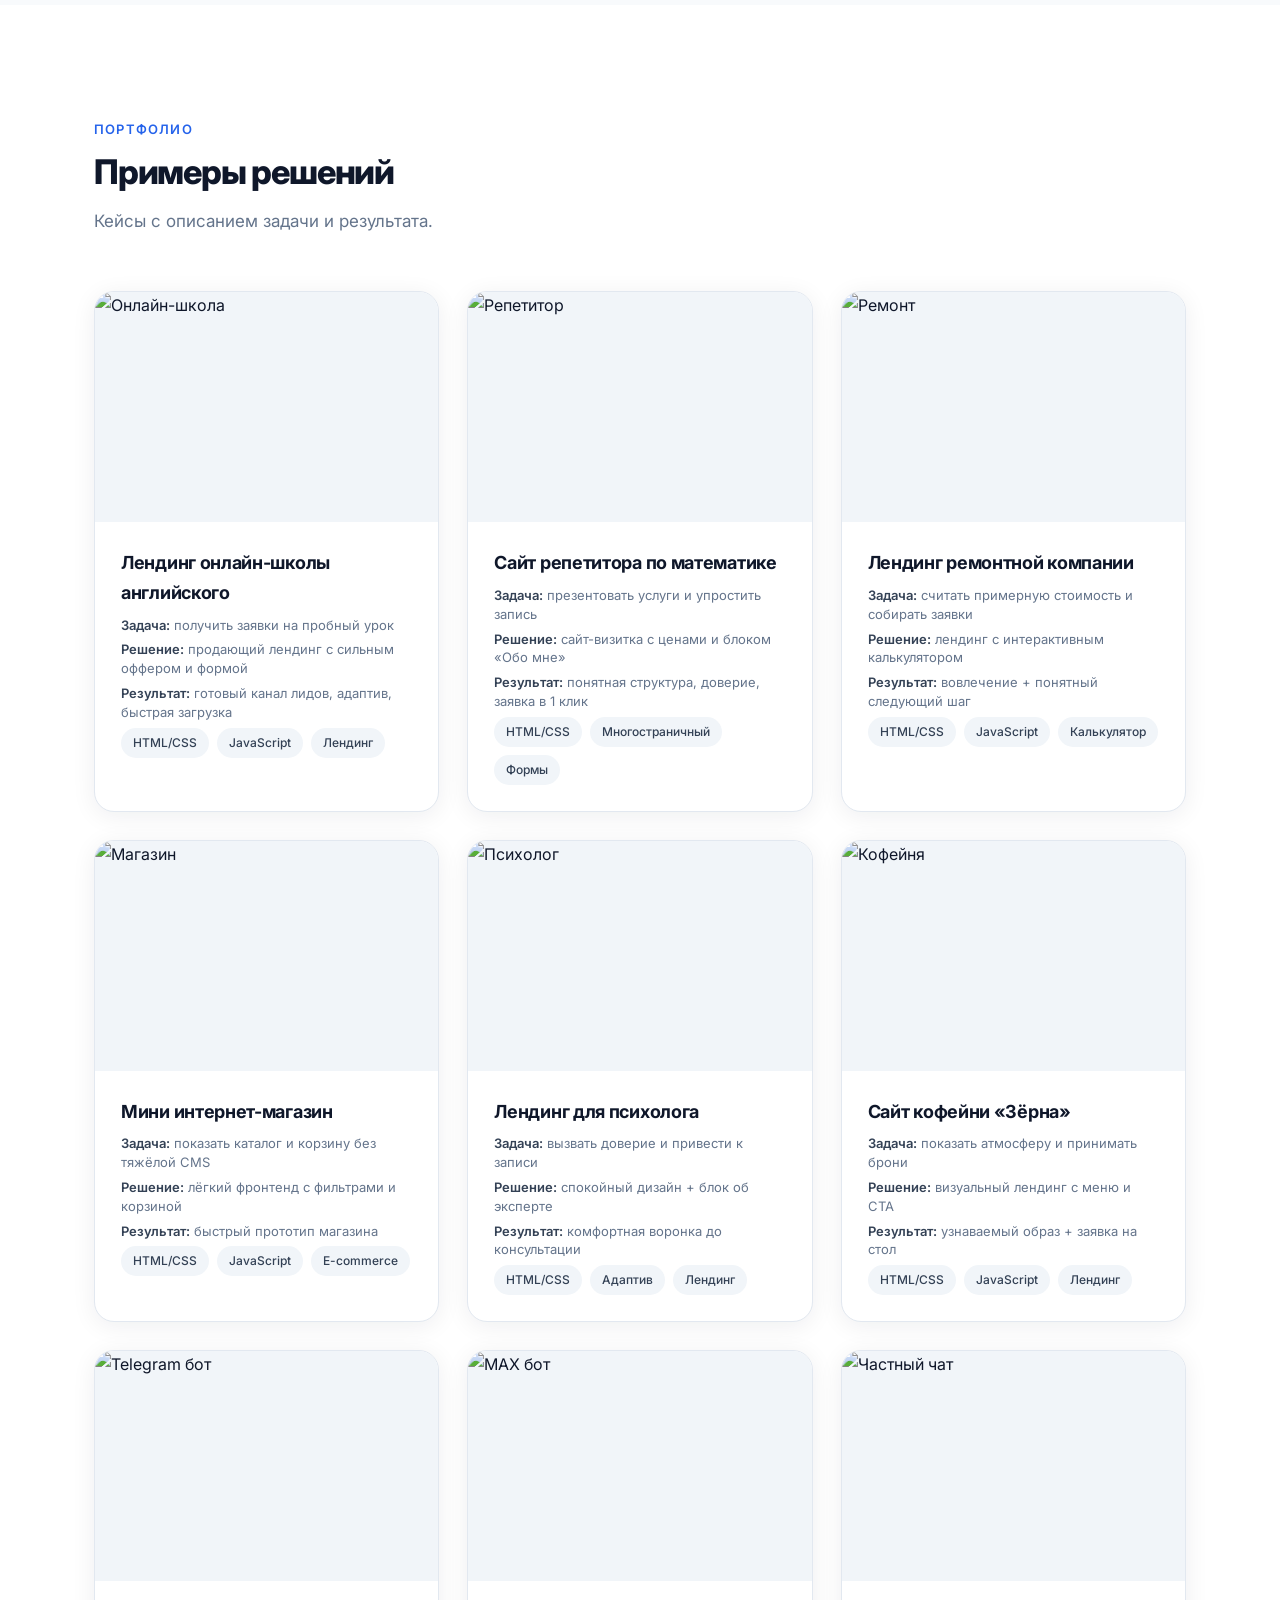
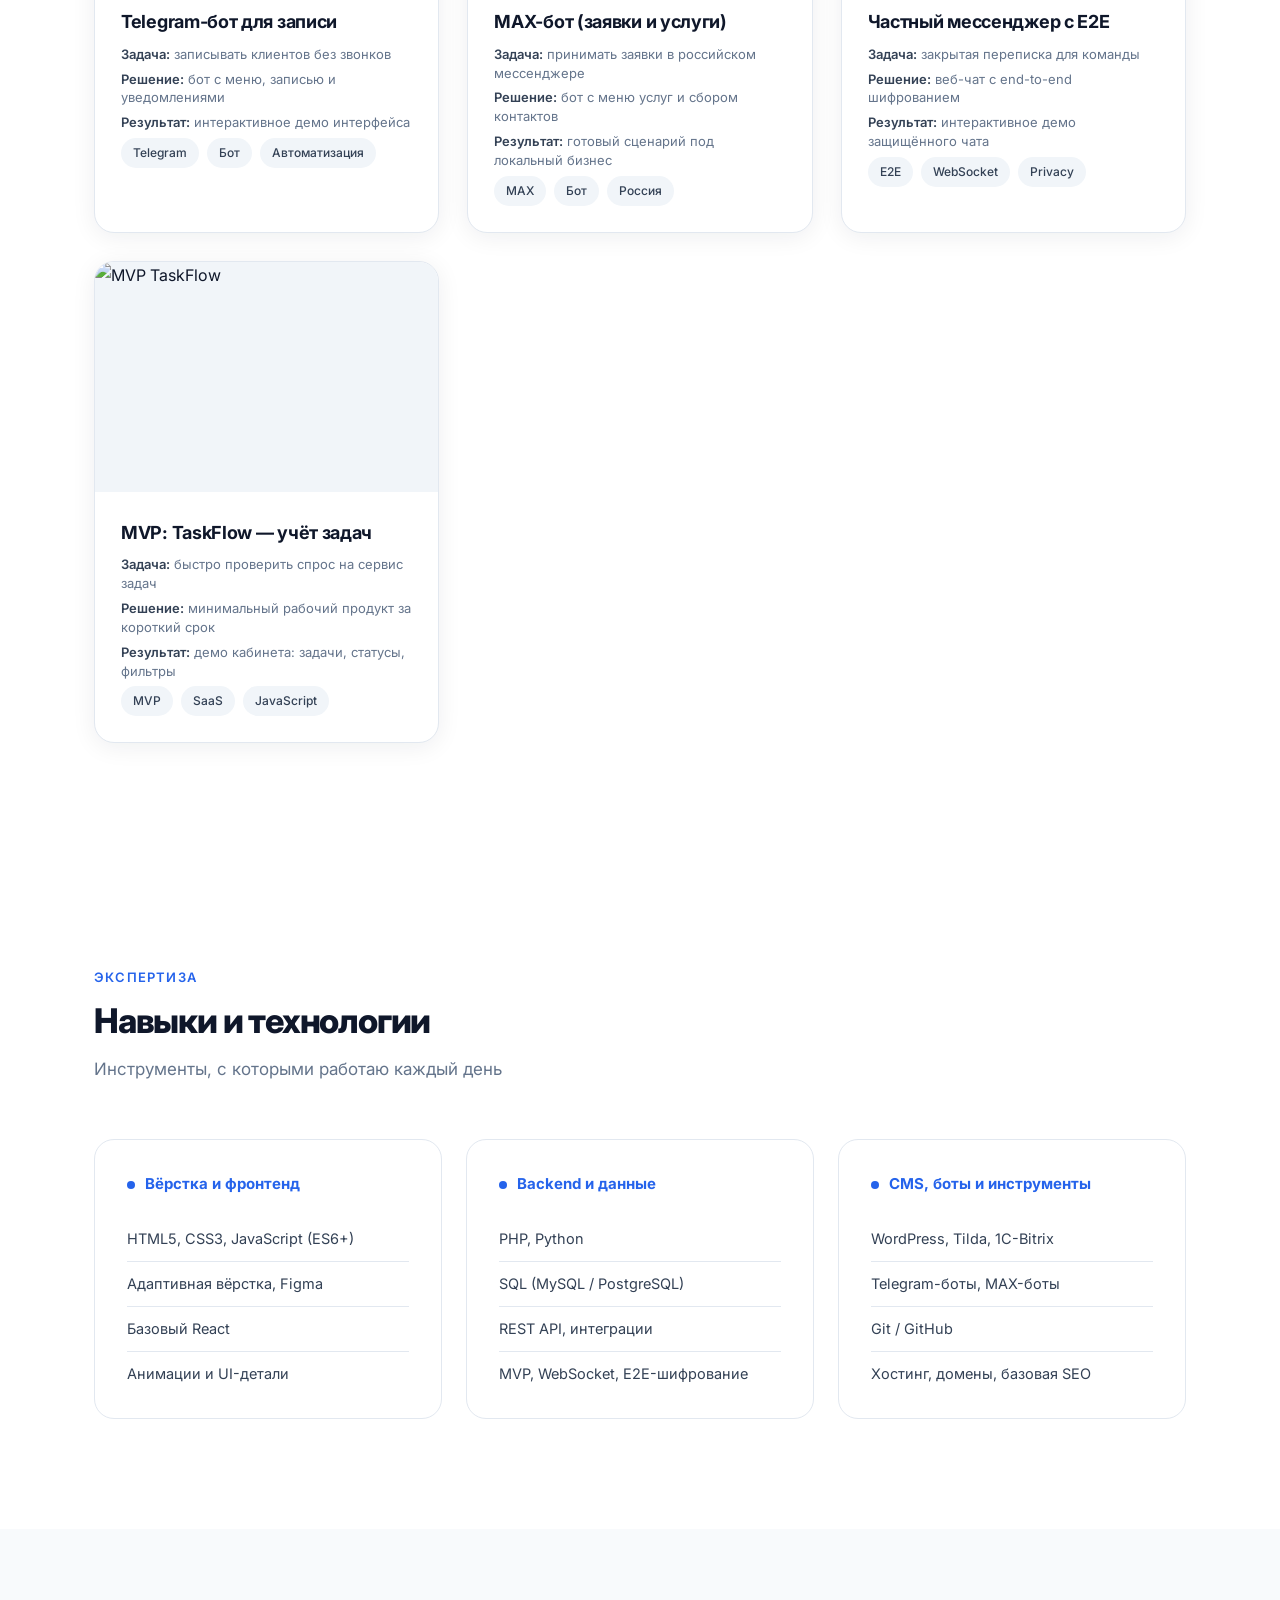
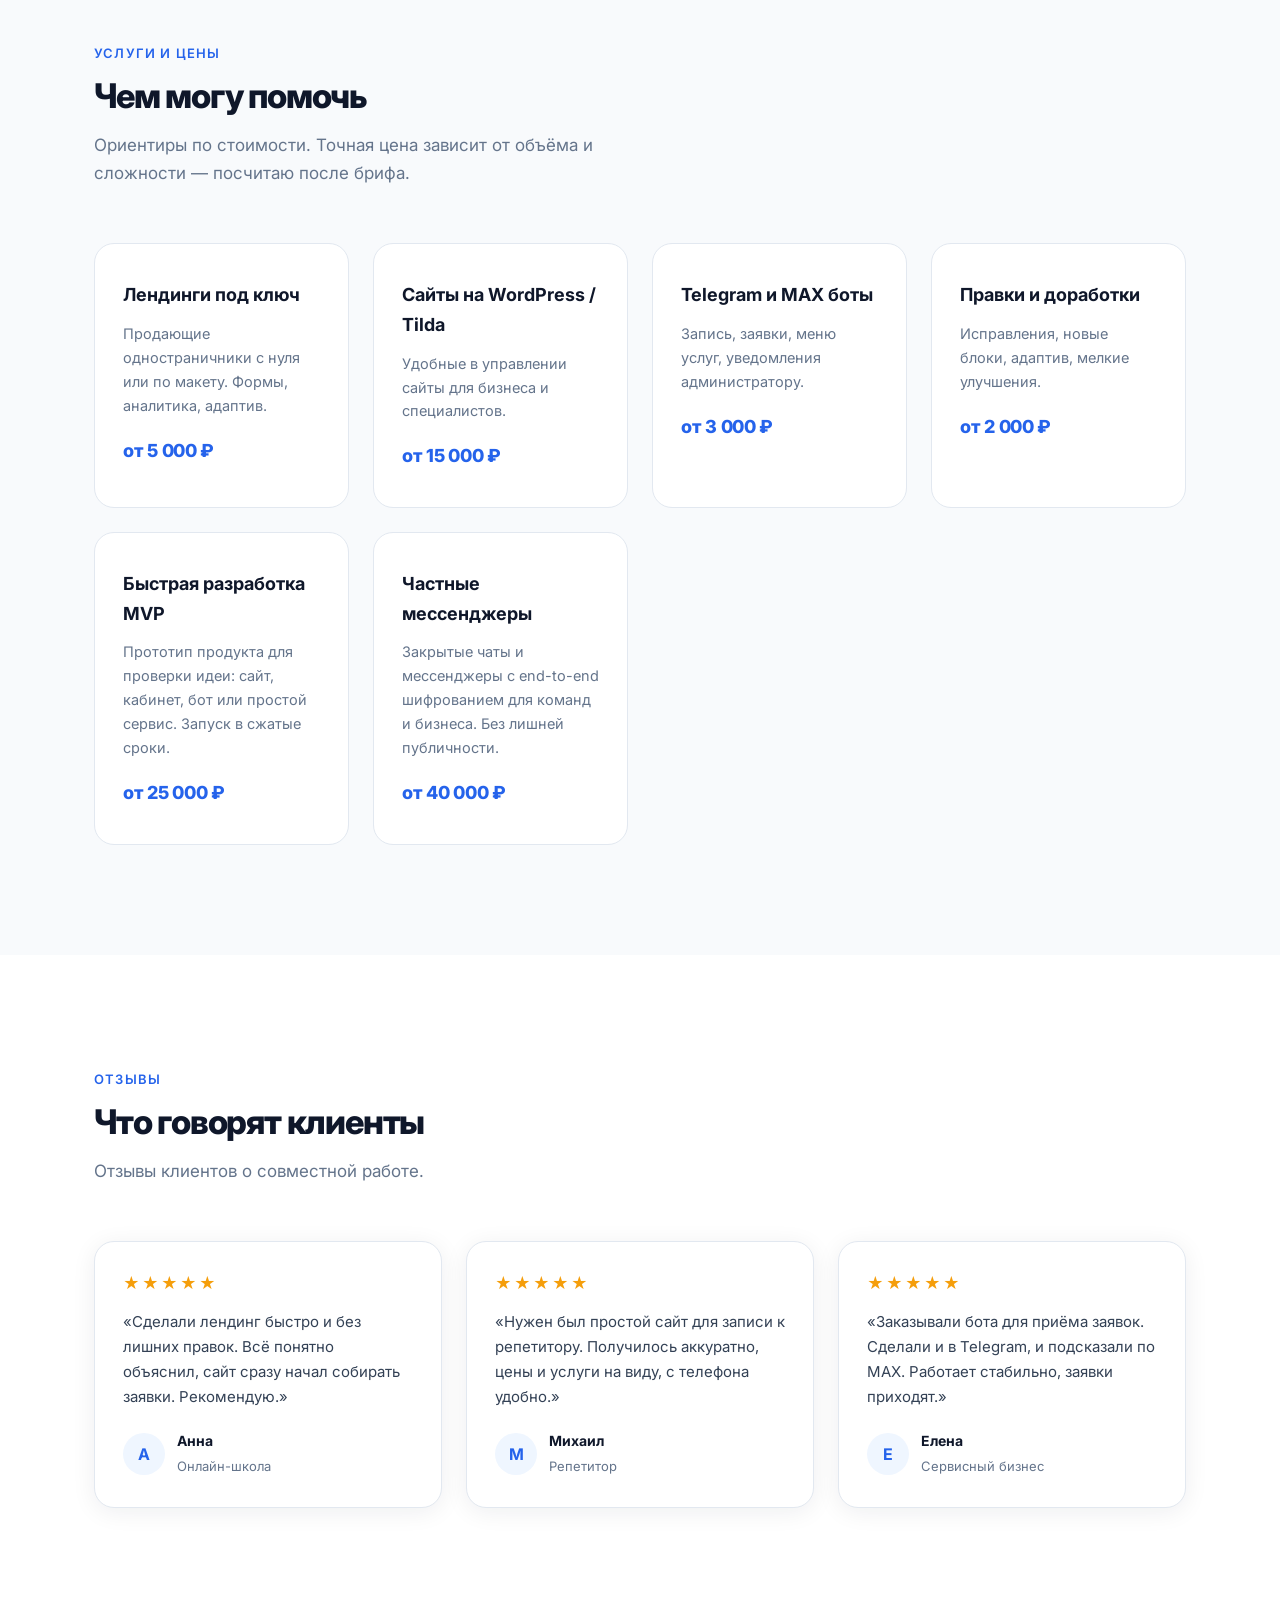
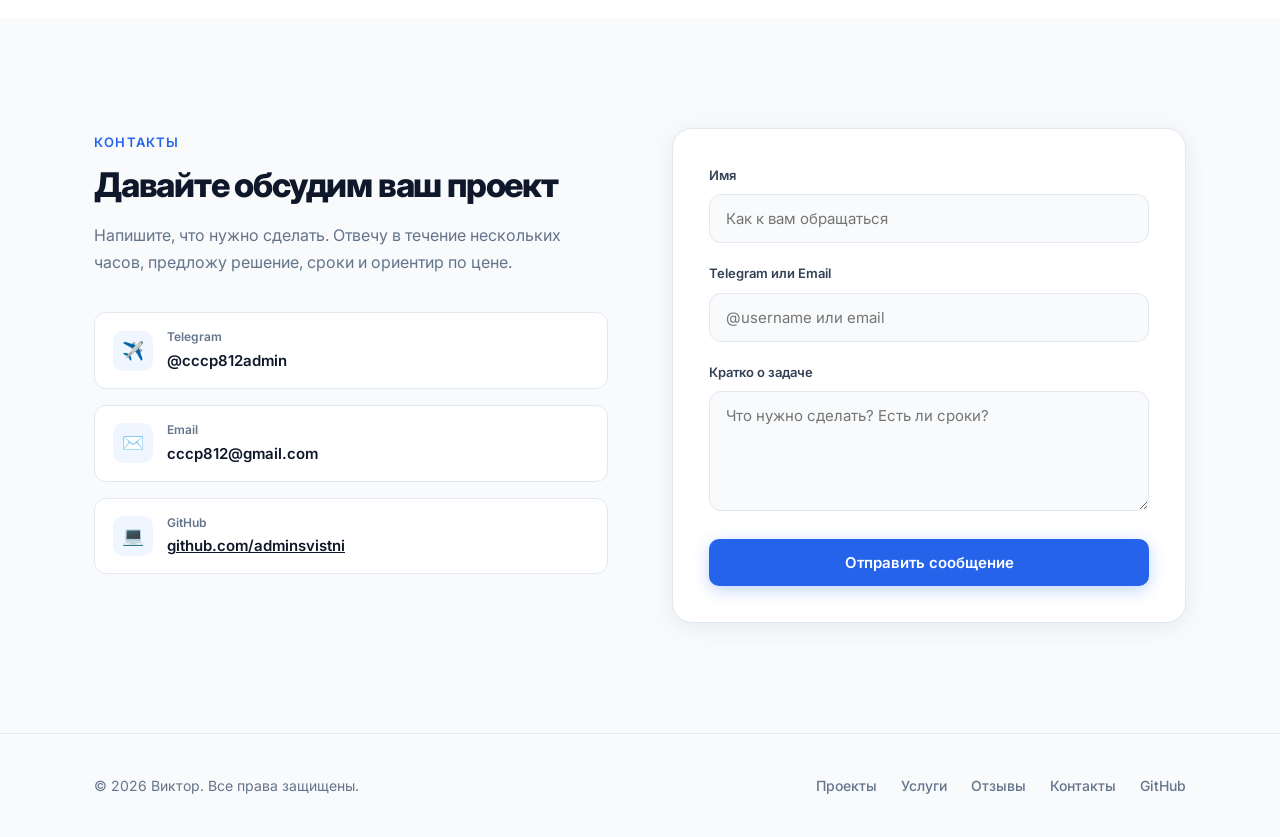
==== commit 0f7b5a9c: "Add files via upload" ====
--- a/index.html
+++ b/index.html
@@ -12,8 +12,8 @@
     <div class="container">
       <a href="#" class="logo">Виктор</a>
       <nav class="nav">
+        <a href="#about">Обо мне</a>
         <a href="#projects">Проекты</a>
-        <a href="#about">Обо мне</a>
         <a href="#services">Услуги</a>
         <a href="#reviews">Отзывы</a>
         <a href="#contact" class="btn btn-primary">Связаться</a>
@@ -58,160 +58,7 @@
     </div>
   </section>
 
-  <!-- Projects as cases -->
-  <section id="projects" class="section">
-    <div class="container">
-      <div class="section-header">
-        <span class="section-label">Портфолио</span>
-        <h2>Избранные проекты</h2>
-        <p>Кейсы с описанием задачи и результата. Нажмите на карточку, чтобы открыть демо.</p>
-      </div>
-
-      <div class="projects-grid">
-        <a href="projects/landing-school.html" class="project-card" target="_blank">
-          <div class="project-image">
-            <img src="https://images.unsplash.com/photo-1522202176988-66273c2fd55f?w=900&q=85" alt="Онлайн-школа" loading="lazy">
-            <div class="project-overlay"><span>Открыть демо →</span></div>
-          </div>
-          <div class="project-content">
-            <h3>Лендинг онлайн-школы английского</h3>
-            <p class="case-line"><strong>Задача:</strong> получить заявки на пробный урок</p>
-            <p class="case-line"><strong>Решение:</strong> продающий лендинг с сильным оффером и формой</p>
-            <p class="case-line"><strong>Результат:</strong> готовый канал лидов, адаптив, быстрая загрузка</p>
-            <div class="project-tags"><span>HTML/CSS</span><span>JavaScript</span><span>Лендинг</span></div>
-          </div>
-        </a>
-
-        <a href="projects/tutor-site.html" class="project-card" target="_blank">
-          <div class="project-image">
-            <img src="https://images.unsplash.com/photo-1509062522246-3755977927d7?w=900&q=85" alt="Репетитор" loading="lazy">
-            <div class="project-overlay"><span>Открыть демо →</span></div>
-          </div>
-          <div class="project-content">
-            <h3>Сайт репетитора по математике</h3>
-            <p class="case-line"><strong>Задача:</strong> презентовать услуги и упростить запись</p>
-            <p class="case-line"><strong>Решение:</strong> сайт-визитка с ценами и блоком «Обо мне»</p>
-            <p class="case-line"><strong>Результат:</strong> понятная структура, доверие, заявка в 1 клик</p>
-            <div class="project-tags"><span>HTML/CSS</span><span>Многостраничный</span><span>Формы</span></div>
-          </div>
-        </a>
-
-        <a href="projects/repair-landing.html" class="project-card" target="_blank">
-          <div class="project-image">
-            <img src="https://images.unsplash.com/photo-1503387762-592deb58ef4e?w=900&q=85" alt="Ремонт" loading="lazy">
-            <div class="project-overlay"><span>Открыть демо →</span></div>
-          </div>
-          <div class="project-content">
-            <h3>Лендинг ремонтной компании</h3>
-            <p class="case-line"><strong>Задача:</strong> считать примерную стоимость и собирать заявки</p>
-            <p class="case-line"><strong>Решение:</strong> лендинг с интерактивным калькулятором</p>
-            <p class="case-line"><strong>Результат:</strong> вовлечение + понятный следующий шаг</p>
-            <div class="project-tags"><span>HTML/CSS</span><span>JavaScript</span><span>Калькулятор</span></div>
-          </div>
-        </a>
-
-        <a href="projects/mini-shop.html" class="project-card" target="_blank">
-          <div class="project-image">
-            <img src="https://images.unsplash.com/photo-1441986300917-64674bd600d8?w=900&q=85" alt="Магазин" loading="lazy">
-            <div class="project-overlay"><span>Открыть демо →</span></div>
-          </div>
-          <div class="project-content">
-            <h3>Мини интернет-магазин</h3>
-            <p class="case-line"><strong>Задача:</strong> показать каталог и корзину без тяжёлой CMS</p>
-            <p class="case-line"><strong>Решение:</strong> лёгкий фронтенд с фильтрами и корзиной</p>
-            <p class="case-line"><strong>Результат:</strong> быстрый прототип магазина</p>
-            <div class="project-tags"><span>HTML/CSS</span><span>JavaScript</span><span>E-commerce</span></div>
-          </div>
-        </a>
-
-        <a href="projects/psychologist.html" class="project-card" target="_blank">
-          <div class="project-image">
-            <img src="https://images.unsplash.com/photo-1573497019940-1c28c88b4f3e?w=900&q=85" alt="Психолог" loading="lazy">
-            <div class="project-overlay"><span>Открыть демо →</span></div>
-          </div>
-          <div class="project-content">
-            <h3>Лендинг для психолога</h3>
-            <p class="case-line"><strong>Задача:</strong> вызвать доверие и привести к записи</p>
-            <p class="case-line"><strong>Решение:</strong> спокойный дизайн + блок об эксперте</p>
-            <p class="case-line"><strong>Результат:</strong> комфортная воронка до консультации</p>
-            <div class="project-tags"><span>HTML/CSS</span><span>Адаптив</span><span>Лендинг</span></div>
-          </div>
-        </a>
-
-        <a href="projects/cafe.html" class="project-card" target="_blank">
-          <div class="project-image">
-            <img src="https://images.unsplash.com/photo-1517248135467-4c7edcad34c4?w=900&q=85" alt="Кофейня" loading="lazy">
-            <div class="project-overlay"><span>Открыть демо →</span></div>
-          </div>
-          <div class="project-content">
-            <h3>Сайт кофейни «Зёрна»</h3>
-            <p class="case-line"><strong>Задача:</strong> показать атмосферу и принимать брони</p>
-            <p class="case-line"><strong>Решение:</strong> визуальный лендинг с меню и CTA</p>
-            <p class="case-line"><strong>Результат:</strong> узнаваемый образ + заявка на стол</p>
-            <div class="project-tags"><span>HTML/CSS</span><span>JavaScript</span><span>Лендинг</span></div>
-          </div>
-        </a>
-
-        <a href="projects/telegram-bot.html" class="project-card" target="_blank">
-          <div class="project-image">
-            <img src="https://images.unsplash.com/photo-1611746872915-64382b5c76da?w=900&q=85" alt="Telegram бот" loading="lazy">
-            <div class="project-overlay"><span>Открыть демо →</span></div>
-          </div>
-          <div class="project-content">
-            <h3>Telegram-бот для записи</h3>
-            <p class="case-line"><strong>Задача:</strong> записывать клиентов без звонков</p>
-            <p class="case-line"><strong>Решение:</strong> бот с меню, записью и уведомлениями</p>
-            <p class="case-line"><strong>Результат:</strong> интерактивное демо интерфейса</p>
-            <div class="project-tags"><span>Telegram</span><span>Бот</span><span>Автоматизация</span></div>
-          </div>
-        </a>
-
-        <a href="projects/max-bot.html" class="project-card" target="_blank">
-          <div class="project-image">
-            <img src="https://images.unsplash.com/photo-1551650975-87deedd944c3?w=900&q=85" alt="MAX бот" loading="lazy">
-            <div class="project-overlay"><span>Открыть демо →</span></div>
-          </div>
-          <div class="project-content">
-            <h3>MAX-бот (заявки и услуги)</h3>
-            <p class="case-line"><strong>Задача:</strong> принимать заявки в российском мессенджере</p>
-            <p class="case-line"><strong>Решение:</strong> бот с меню услуг и сбором контактов</p>
-            <p class="case-line"><strong>Результат:</strong> готовый сценарий под локальный бизнес</p>
-            <div class="project-tags"><span>MAX</span><span>Бот</span><span>Россия</span></div>
-          </div>
-        </a>
-
-        <a href="projects/private-chat.html" class="project-card" target="_blank">
-          <div class="project-image">
-            <img src="https://images.unsplash.com/photo-1577563908411-5077b6dc7624?w=900&q=85" alt="Частный чат" loading="lazy">
-            <div class="project-overlay"><span>Открыть демо →</span></div>
-          </div>
-          <div class="project-content">
-            <h3>Частный мессенджер с E2E</h3>
-            <p class="case-line"><strong>Задача:</strong> закрытая переписка для команды</p>
-            <p class="case-line"><strong>Решение:</strong> веб-чат с end-to-end шифрованием</p>
-            <p class="case-line"><strong>Результат:</strong> интерактивное демо защищённого чата</p>
-            <div class="project-tags"><span>E2E</span><span>WebSocket</span><span>Privacy</span></div>
-          </div>
-        </a>
-
-        <a href="projects/mvp-tasks.html" class="project-card" target="_blank">
-          <div class="project-image">
-            <img src="https://images.unsplash.com/photo-1611224923853-80b023f02d71?w=900&q=85" alt="MVP TaskFlow" loading="lazy">
-            <div class="project-overlay"><span>Открыть демо →</span></div>
-          </div>
-          <div class="project-content">
-            <h3>MVP: TaskFlow — учёт задач</h3>
-            <p class="case-line"><strong>Задача:</strong> быстро проверить спрос на сервис задач</p>
-            <p class="case-line"><strong>Решение:</strong> минимальный рабочий продукт за короткий срок</p>
-            <p class="case-line"><strong>Результат:</strong> демо кабинета: задачи, статусы, фильтры</p>
-            <div class="project-tags"><span>MVP</span><span>SaaS</span><span>JavaScript</span></div>
-          </div>
-        </a>
-      </div>
-    </div>
-  </section>
-
-  <!-- About -->
+<!-- About -->
   <section id="about" class="section section-alt">
     <div class="container">
       <div class="about-grid">
@@ -235,6 +82,159 @@
             <a href="https://github.com/adminsvistni" class="btn btn-outline-dark" target="_blank">GitHub</a>
           </div>
         </div>
+      </div>
+    </div>
+  </section>
+
+  <!-- Projects as cases -->
+  <section id="projects" class="section">
+    <div class="container">
+      <div class="section-header">
+        <span class="section-label">Портфолио</span>
+        <h2>Примеры решений</h2>
+        <p>Кейсы с описанием задачи и результата.</p>
+      </div>
+
+      <div class="projects-grid">
+        <a href="projects/landing-school.html" class="project-card">
+          <div class="project-image">
+            <img src="https://images.unsplash.com/photo-1522202176988-66273c2fd55f?w=900&q=85" alt="Онлайн-школа" loading="lazy">
+            <div class="project-overlay"><span>Открыть демо →</span></div>
+          </div>
+          <div class="project-content">
+            <h3>Лендинг онлайн-школы английского</h3>
+            <p class="case-line"><strong>Задача:</strong> получить заявки на пробный урок</p>
+            <p class="case-line"><strong>Решение:</strong> продающий лендинг с сильным оффером и формой</p>
+            <p class="case-line"><strong>Результат:</strong> готовый канал лидов, адаптив, быстрая загрузка</p>
+            <div class="project-tags"><span>HTML/CSS</span><span>JavaScript</span><span>Лендинг</span></div>
+          </div>
+        </a>
+
+        <a href="projects/tutor-site.html" class="project-card">
+          <div class="project-image">
+            <img src="https://images.unsplash.com/photo-1509062522246-3755977927d7?w=900&q=85" alt="Репетитор" loading="lazy">
+            <div class="project-overlay"><span>Открыть демо →</span></div>
+          </div>
+          <div class="project-content">
+            <h3>Сайт репетитора по математике</h3>
+            <p class="case-line"><strong>Задача:</strong> презентовать услуги и упростить запись</p>
+            <p class="case-line"><strong>Решение:</strong> сайт-визитка с ценами и блоком «Обо мне»</p>
+            <p class="case-line"><strong>Результат:</strong> понятная структура, доверие, заявка в 1 клик</p>
+            <div class="project-tags"><span>HTML/CSS</span><span>Многостраничный</span><span>Формы</span></div>
+          </div>
+        </a>
+
+        <a href="projects/repair-landing.html" class="project-card">
+          <div class="project-image">
+            <img src="https://images.unsplash.com/photo-1503387762-592deb58ef4e?w=900&q=85" alt="Ремонт" loading="lazy">
+            <div class="project-overlay"><span>Открыть демо →</span></div>
+          </div>
+          <div class="project-content">
+            <h3>Лендинг ремонтной компании</h3>
+            <p class="case-line"><strong>Задача:</strong> считать примерную стоимость и собирать заявки</p>
+            <p class="case-line"><strong>Решение:</strong> лендинг с интерактивным калькулятором</p>
+            <p class="case-line"><strong>Результат:</strong> вовлечение + понятный следующий шаг</p>
+            <div class="project-tags"><span>HTML/CSS</span><span>JavaScript</span><span>Калькулятор</span></div>
+          </div>
+        </a>
+
+        <a href="projects/mini-shop.html" class="project-card">
+          <div class="project-image">
+            <img src="https://images.unsplash.com/photo-1441986300917-64674bd600d8?w=900&q=85" alt="Магазин" loading="lazy">
+            <div class="project-overlay"><span>Открыть демо →</span></div>
+          </div>
+          <div class="project-content">
+            <h3>Мини интернет-магазин</h3>
+            <p class="case-line"><strong>Задача:</strong> показать каталог и корзину без тяжёлой CMS</p>
+            <p class="case-line"><strong>Решение:</strong> лёгкий фронтенд с фильтрами и корзиной</p>
+            <p class="case-line"><strong>Результат:</strong> быстрый прототип магазина</p>
+            <div class="project-tags"><span>HTML/CSS</span><span>JavaScript</span><span>E-commerce</span></div>
+          </div>
+        </a>
+
+        <a href="projects/psychologist.html" class="project-card">
+          <div class="project-image">
+            <img src="https://images.unsplash.com/photo-1573497019940-1c28c88b4f3e?w=900&q=85" alt="Психолог" loading="lazy">
+            <div class="project-overlay"><span>Открыть демо →</span></div>
+          </div>
+          <div class="project-content">
+            <h3>Лендинг для психолога</h3>
+            <p class="case-line"><strong>Задача:</strong> вызвать доверие и привести к записи</p>
+            <p class="case-line"><strong>Решение:</strong> спокойный дизайн + блок об эксперте</p>
+            <p class="case-line"><strong>Результат:</strong> комфортная воронка до консультации</p>
+            <div class="project-tags"><span>HTML/CSS</span><span>Адаптив</span><span>Лендинг</span></div>
+          </div>
+        </a>
+
+        <a href="projects/cafe.html" class="project-card">
+          <div class="project-image">
+            <img src="https://images.unsplash.com/photo-1517248135467-4c7edcad34c4?w=900&q=85" alt="Кофейня" loading="lazy">
+            <div class="project-overlay"><span>Открыть демо →</span></div>
+          </div>
+          <div class="project-content">
+            <h3>Сайт кофейни «Зёрна»</h3>
+            <p class="case-line"><strong>Задача:</strong> показать атмосферу и принимать брони</p>
+            <p class="case-line"><strong>Решение:</strong> визуальный лендинг с меню и CTA</p>
+            <p class="case-line"><strong>Результат:</strong> узнаваемый образ + заявка на стол</p>
+            <div class="project-tags"><span>HTML/CSS</span><span>JavaScript</span><span>Лендинг</span></div>
+          </div>
+        </a>
+
+        <a href="projects/telegram-bot.html" class="project-card">
+          <div class="project-image">
+            <img src="https://images.unsplash.com/photo-1611746872915-64382b5c76da?w=900&q=85" alt="Telegram бот" loading="lazy">
+            <div class="project-overlay"><span>Открыть демо →</span></div>
+          </div>
+          <div class="project-content">
+            <h3>Telegram-бот для записи</h3>
+            <p class="case-line"><strong>Задача:</strong> записывать клиентов без звонков</p>
+            <p class="case-line"><strong>Решение:</strong> бот с меню, записью и уведомлениями</p>
+            <p class="case-line"><strong>Результат:</strong> интерактивное демо интерфейса</p>
+            <div class="project-tags"><span>Telegram</span><span>Бот</span><span>Автоматизация</span></div>
+          </div>
+        </a>
+
+        <a href="projects/max-bot.html" class="project-card">
+          <div class="project-image">
+            <img src="https://images.unsplash.com/photo-1551650975-87deedd944c3?w=900&q=85" alt="MAX бот" loading="lazy">
+            <div class="project-overlay"><span>Открыть демо →</span></div>
+          </div>
+          <div class="project-content">
+            <h3>MAX-бот (заявки и услуги)</h3>
+            <p class="case-line"><strong>Задача:</strong> принимать заявки в российском мессенджере</p>
+            <p class="case-line"><strong>Решение:</strong> бот с меню услуг и сбором контактов</p>
+            <p class="case-line"><strong>Результат:</strong> готовый сценарий под локальный бизнес</p>
+            <div class="project-tags"><span>MAX</span><span>Бот</span><span>Россия</span></div>
+          </div>
+        </a>
+
+        <a href="projects/private-chat.html" class="project-card">
+          <div class="project-image">
+            <img src="https://images.unsplash.com/photo-1577563908411-5077b6dc7624?w=900&q=85" alt="Частный чат" loading="lazy">
+            <div class="project-overlay"><span>Открыть демо →</span></div>
+          </div>
+          <div class="project-content">
+            <h3>Частный мессенджер с E2E</h3>
+            <p class="case-line"><strong>Задача:</strong> закрытая переписка для команды</p>
+            <p class="case-line"><strong>Решение:</strong> веб-чат с end-to-end шифрованием</p>
+            <p class="case-line"><strong>Результат:</strong> интерактивное демо защищённого чата</p>
+            <div class="project-tags"><span>E2E</span><span>WebSocket</span><span>Privacy</span></div>
+          </div>
+        </a>
+
+        <a href="projects/mvp-tasks.html" class="project-card">
+          <div class="project-image">
+            <img src="https://images.unsplash.com/photo-1611224923853-80b023f02d71?w=900&q=85" alt="MVP TaskFlow" loading="lazy">
+            <div class="project-overlay"><span>Открыть демо →</span></div>
+          </div>
+          <div class="project-content">
+            <h3>MVP: TaskFlow — учёт задач</h3>
+            <p class="case-line"><strong>Задача:</strong> быстро проверить спрос на сервис задач</p>
+            <p class="case-line"><strong>Решение:</strong> минимальный рабочий продукт за короткий срок</p>
+            <p class="case-line"><strong>Результат:</strong> демо кабинета: задачи, статусы, фильтры</p>
+            <div class="project-tags"><span>MVP</span><span>SaaS</span><span>JavaScript</span></div>
+          </div>
+        </a>
       </div>
     </div>
   </section>
@@ -400,7 +400,12 @@
             </li>
           </ul>
         </div>
-        <form class="contact-form" onsubmit="event.preventDefault(); alert('Напишите напрямую в Telegram:\n@cccp812admin');">
+        <form class="contact-form" action="https://formsubmit.co/cccp812@gmail.com" method="POST">
+          <input type="hidden" name="_subject" value="Заявка с портфолио Виктора">
+          <input type="hidden" name="_next" value="https://adminsvistni.github.io/portfolio/?sent=1#contact">
+          <input type="hidden" name="_captcha" value="false">
+          <input type="hidden" name="_template" value="table">
+          <input type="text" name="_honey" style="display:none">
           <div class="form-group">
             <label for="name">Имя</label>
             <input type="text" id="name" name="name" placeholder="Как к вам обращаться" required>
@@ -433,5 +438,25 @@
   </footer>
 
   <script src="script.js"></script>
+
+  <script>
+    (function () {
+      const params = new URLSearchParams(window.location.search);
+      if (params.get('sent') === '1') {
+        const form = document.querySelector('.contact-form');
+        if (form) {
+          const note = document.createElement('div');
+          note.style.cssText = 'margin-bottom:16px;padding:14px 16px;border-radius:12px;background:#dcfce7;color:#166534;font-weight:600;font-size:14px;';
+          note.textContent = 'Заявка отправлена! Я свяжусь с вами в ближайшее время.';
+          form.parentNode.insertBefore(note, form);
+        }
+        // clean url
+        if (window.history && window.history.replaceState) {
+          window.history.replaceState({}, '', window.location.pathname + '#contact');
+        }
+      }
+    })();
+  </script>
+
 </body>
 </html>
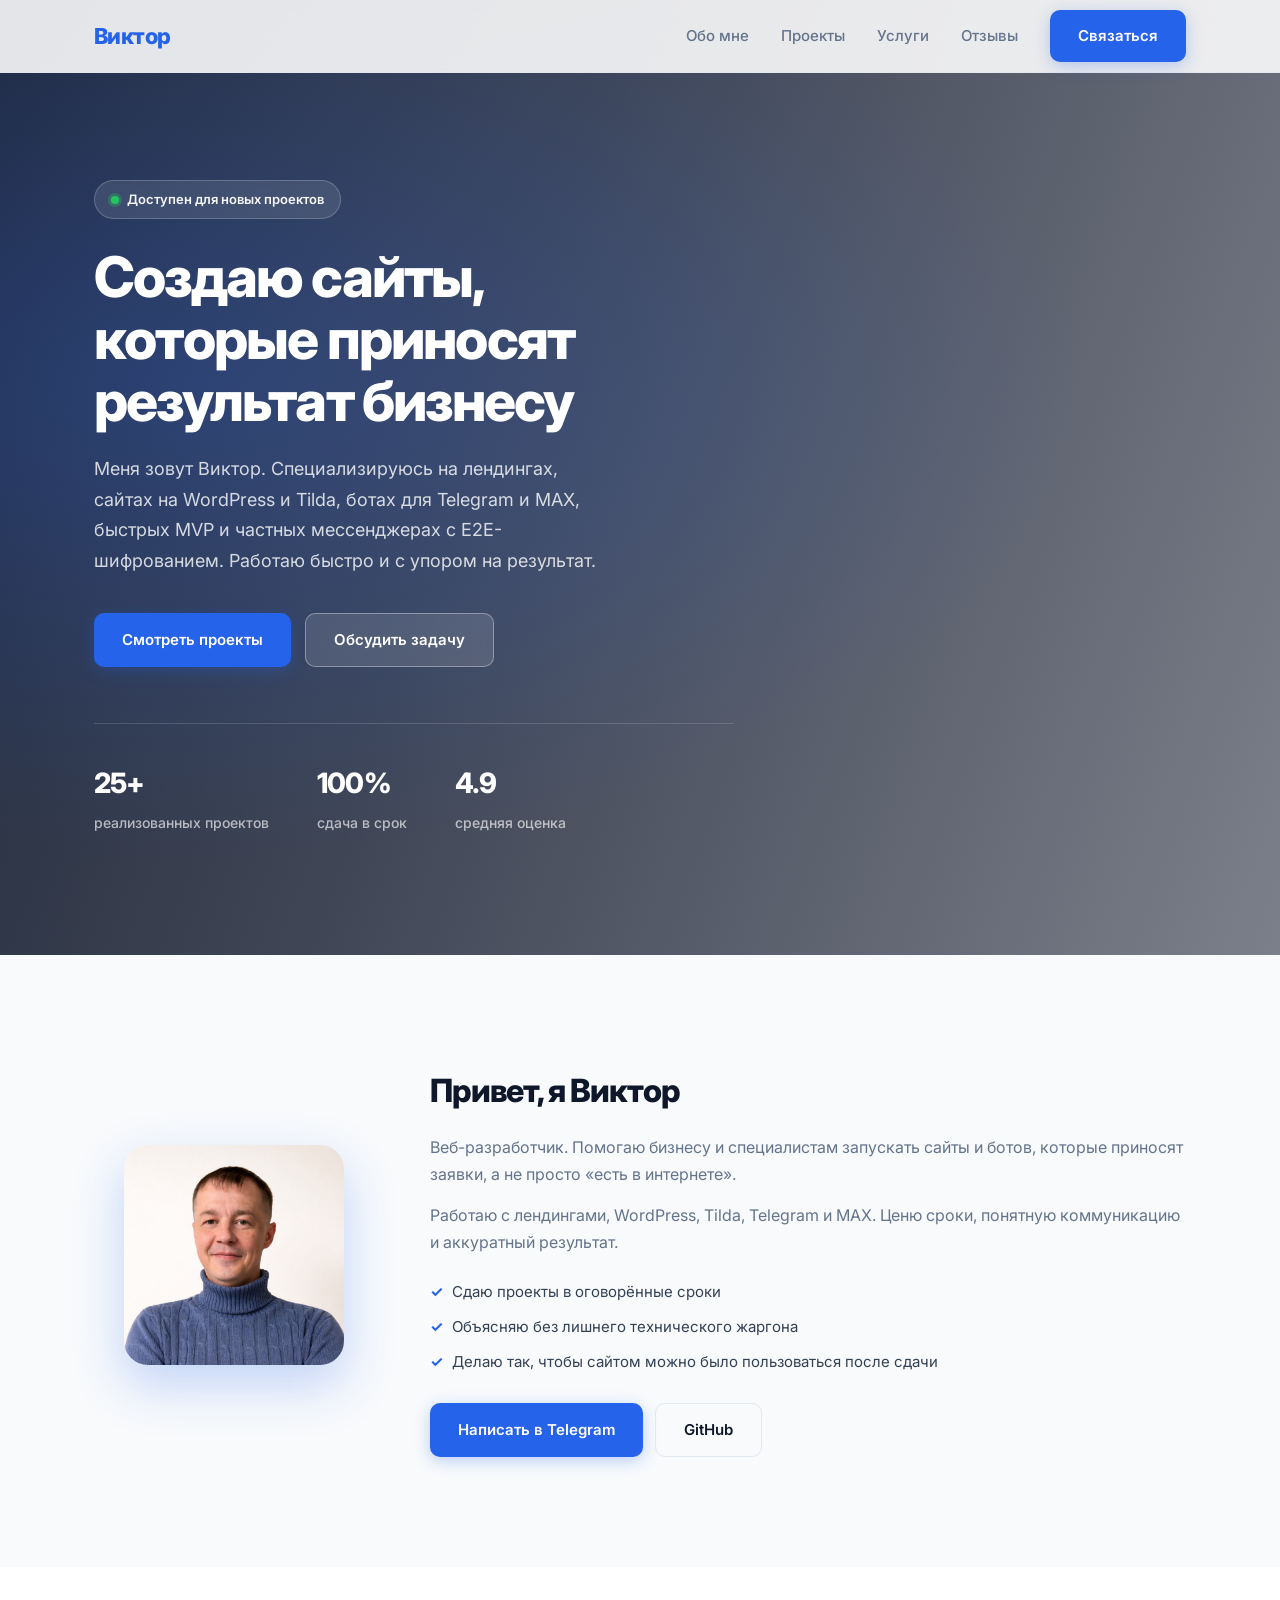
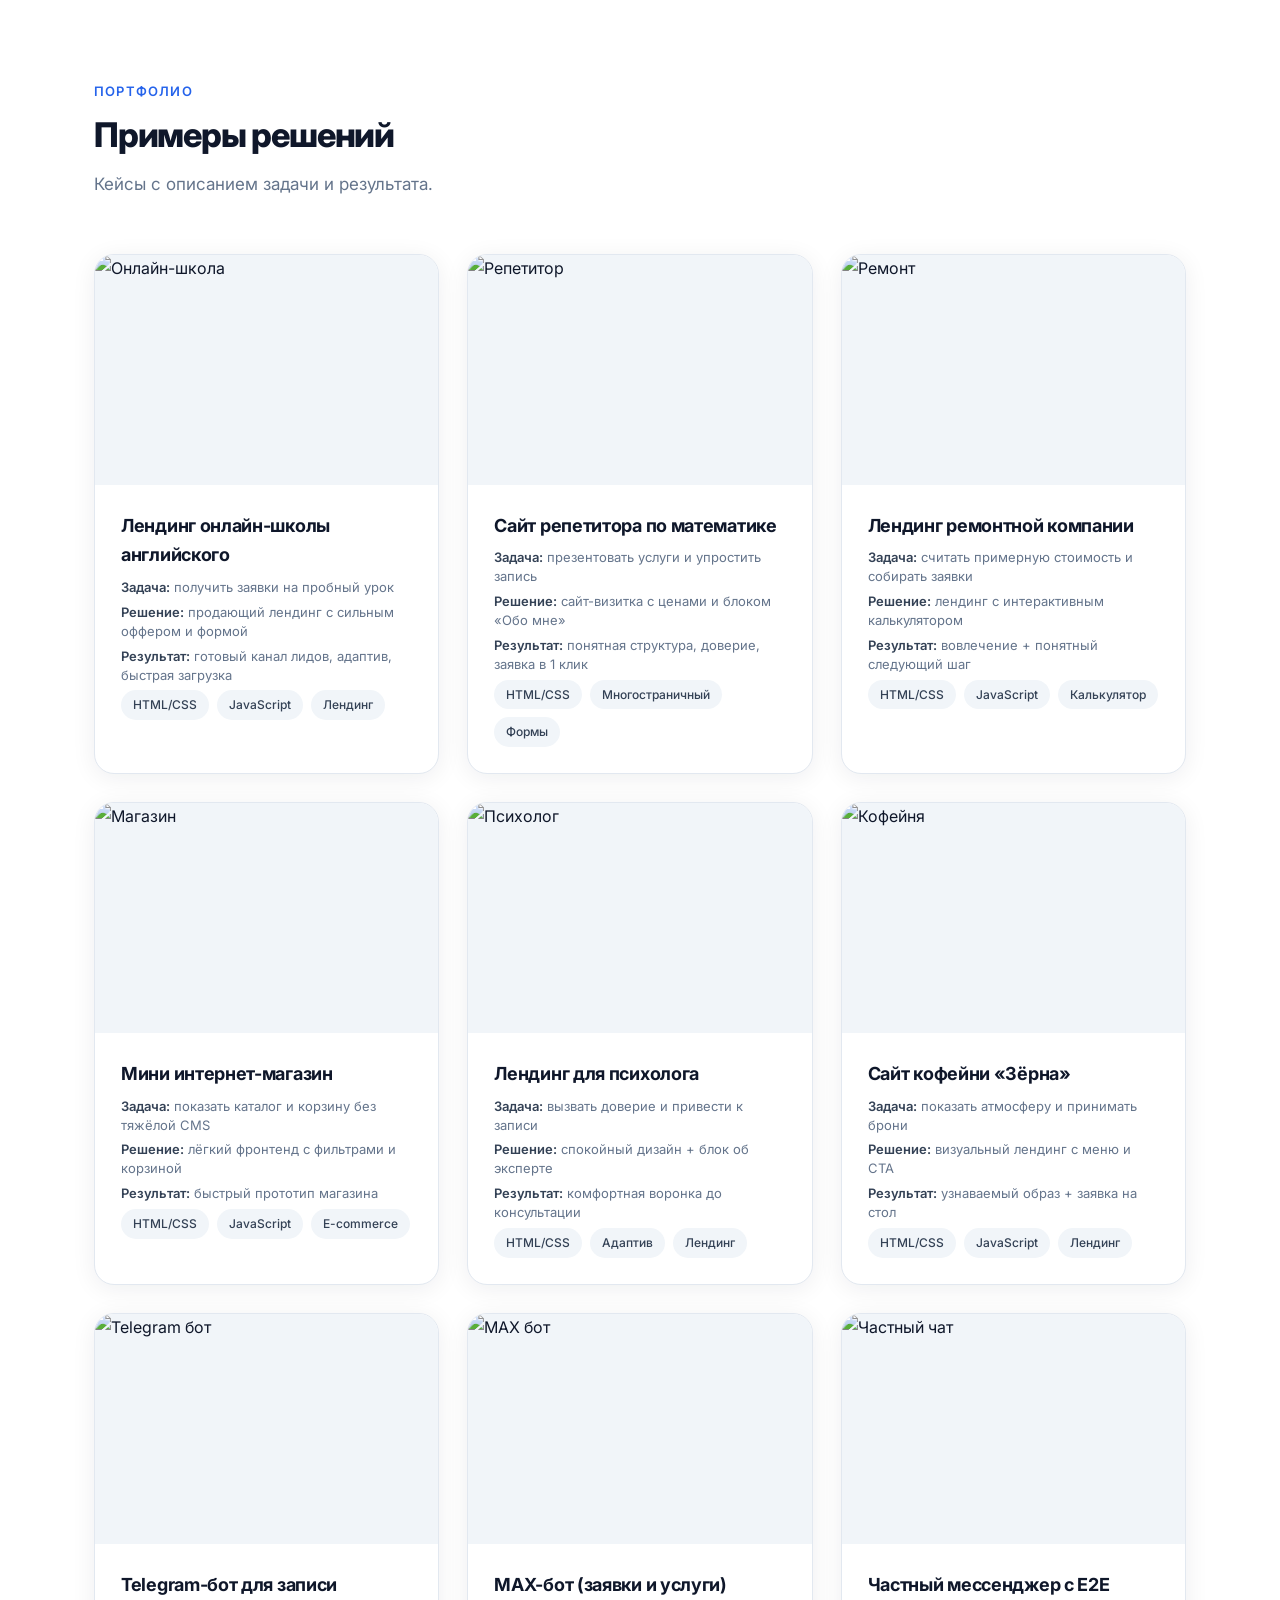
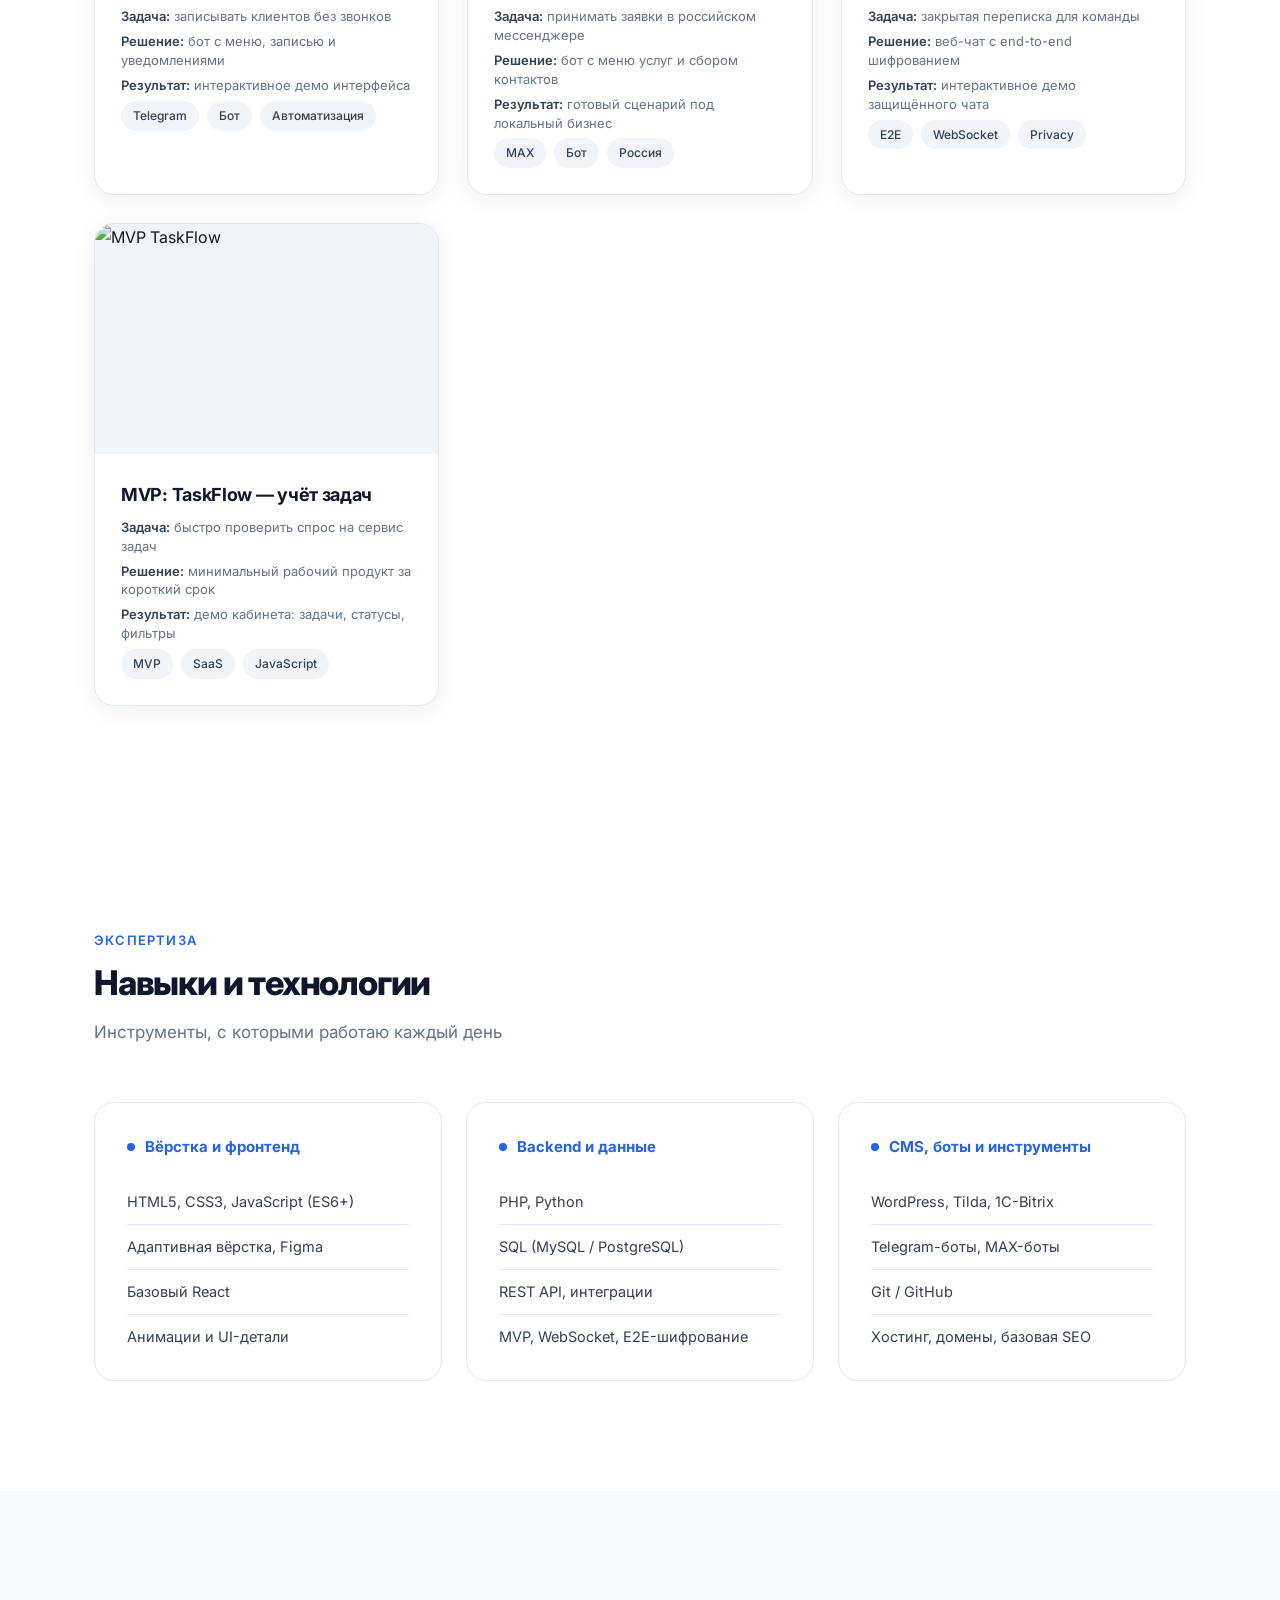
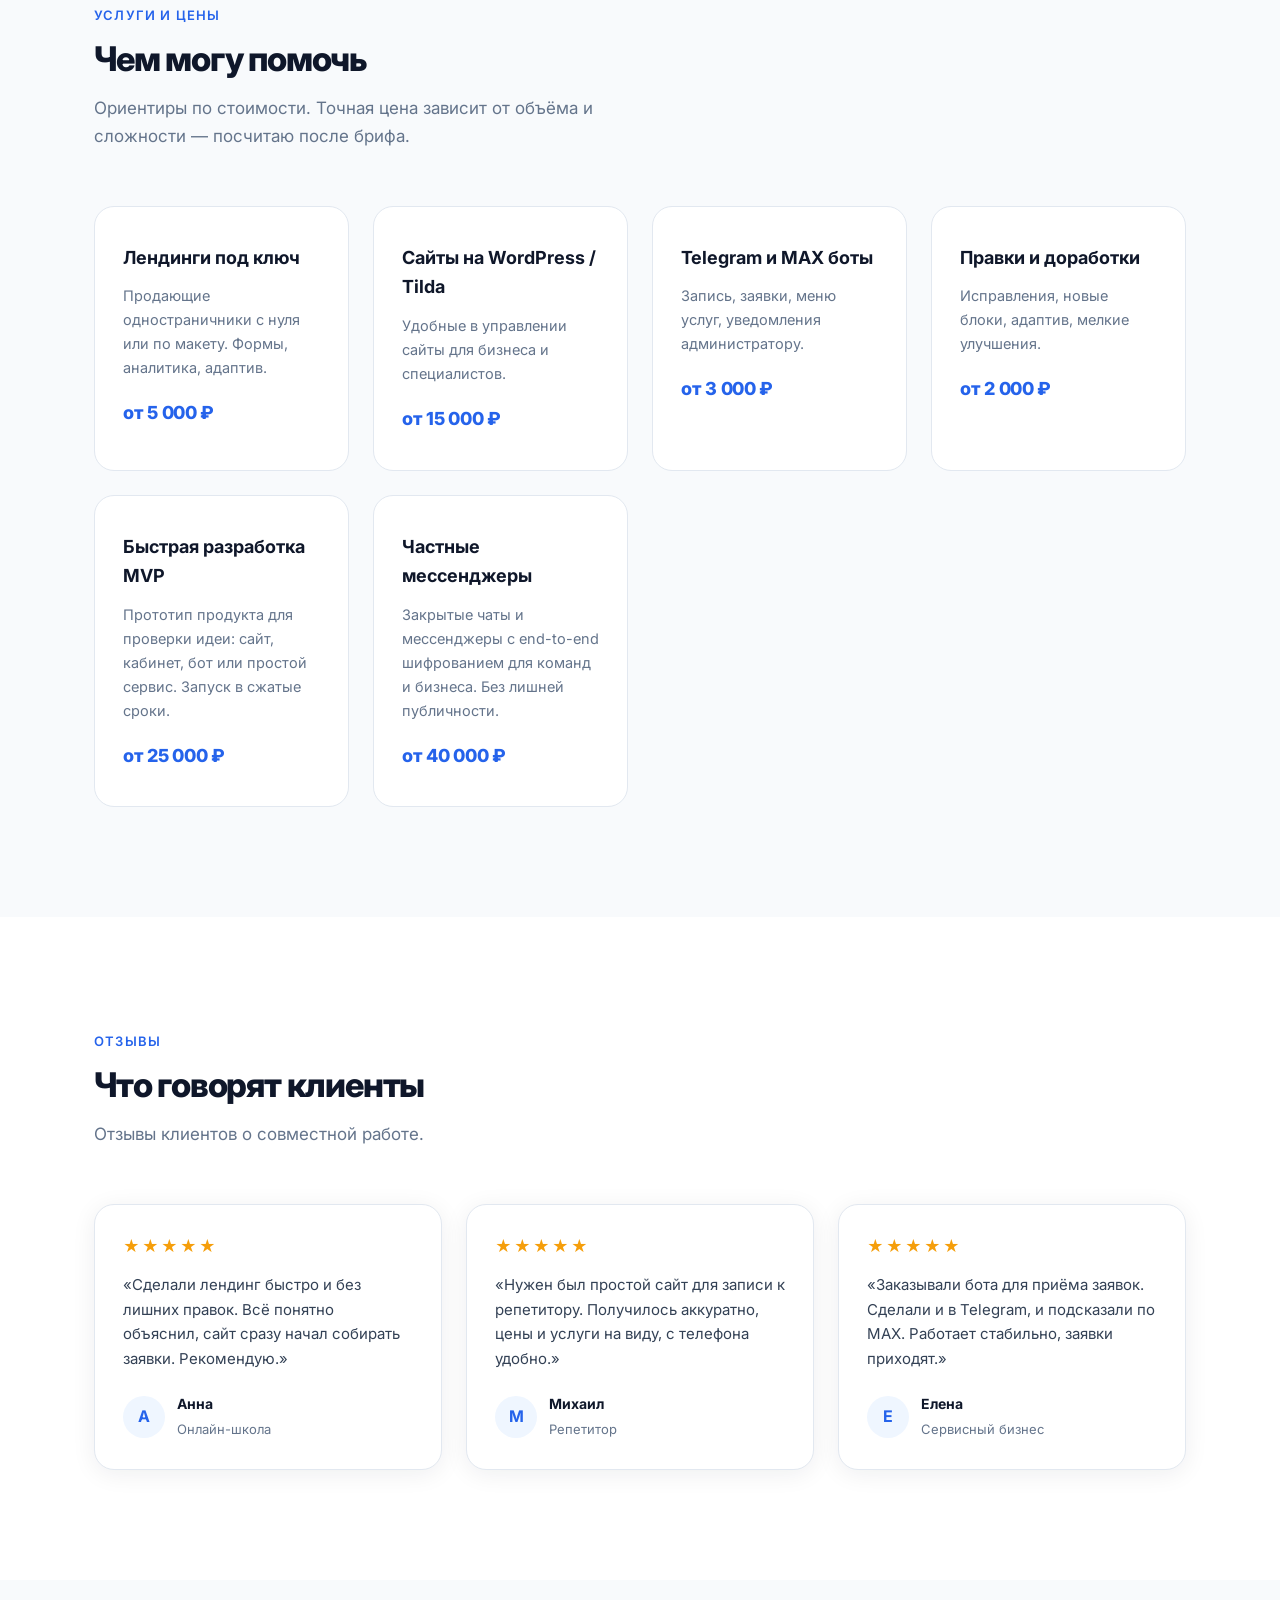
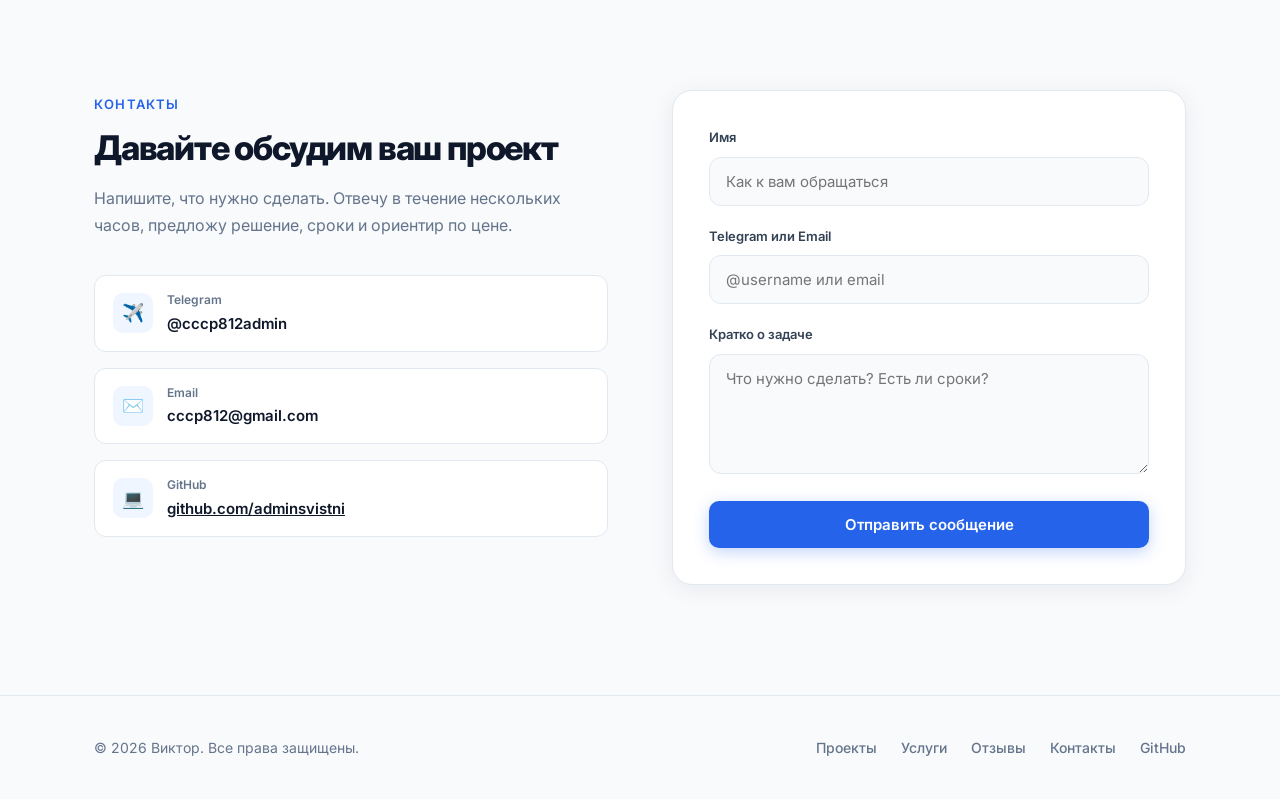
==== commit b50794dc: "Add files via upload" ====
--- a/index.html
+++ b/index.html
@@ -68,7 +68,6 @@
           
         </div>
         <div class="about-text">
-          <span class="section-label">Обо мне</span>
           <h2>Привет, я Виктор</h2>
           <p>Веб-разработчик. Помогаю бизнесу и специалистам запускать сайты и ботов, которые приносят заявки, а не просто «есть в интернете».</p>
           <p>Работаю с лендингами, WordPress, Tilda, Telegram и MAX. Ценю сроки, понятную коммуникацию и аккуратный результат.</p>
